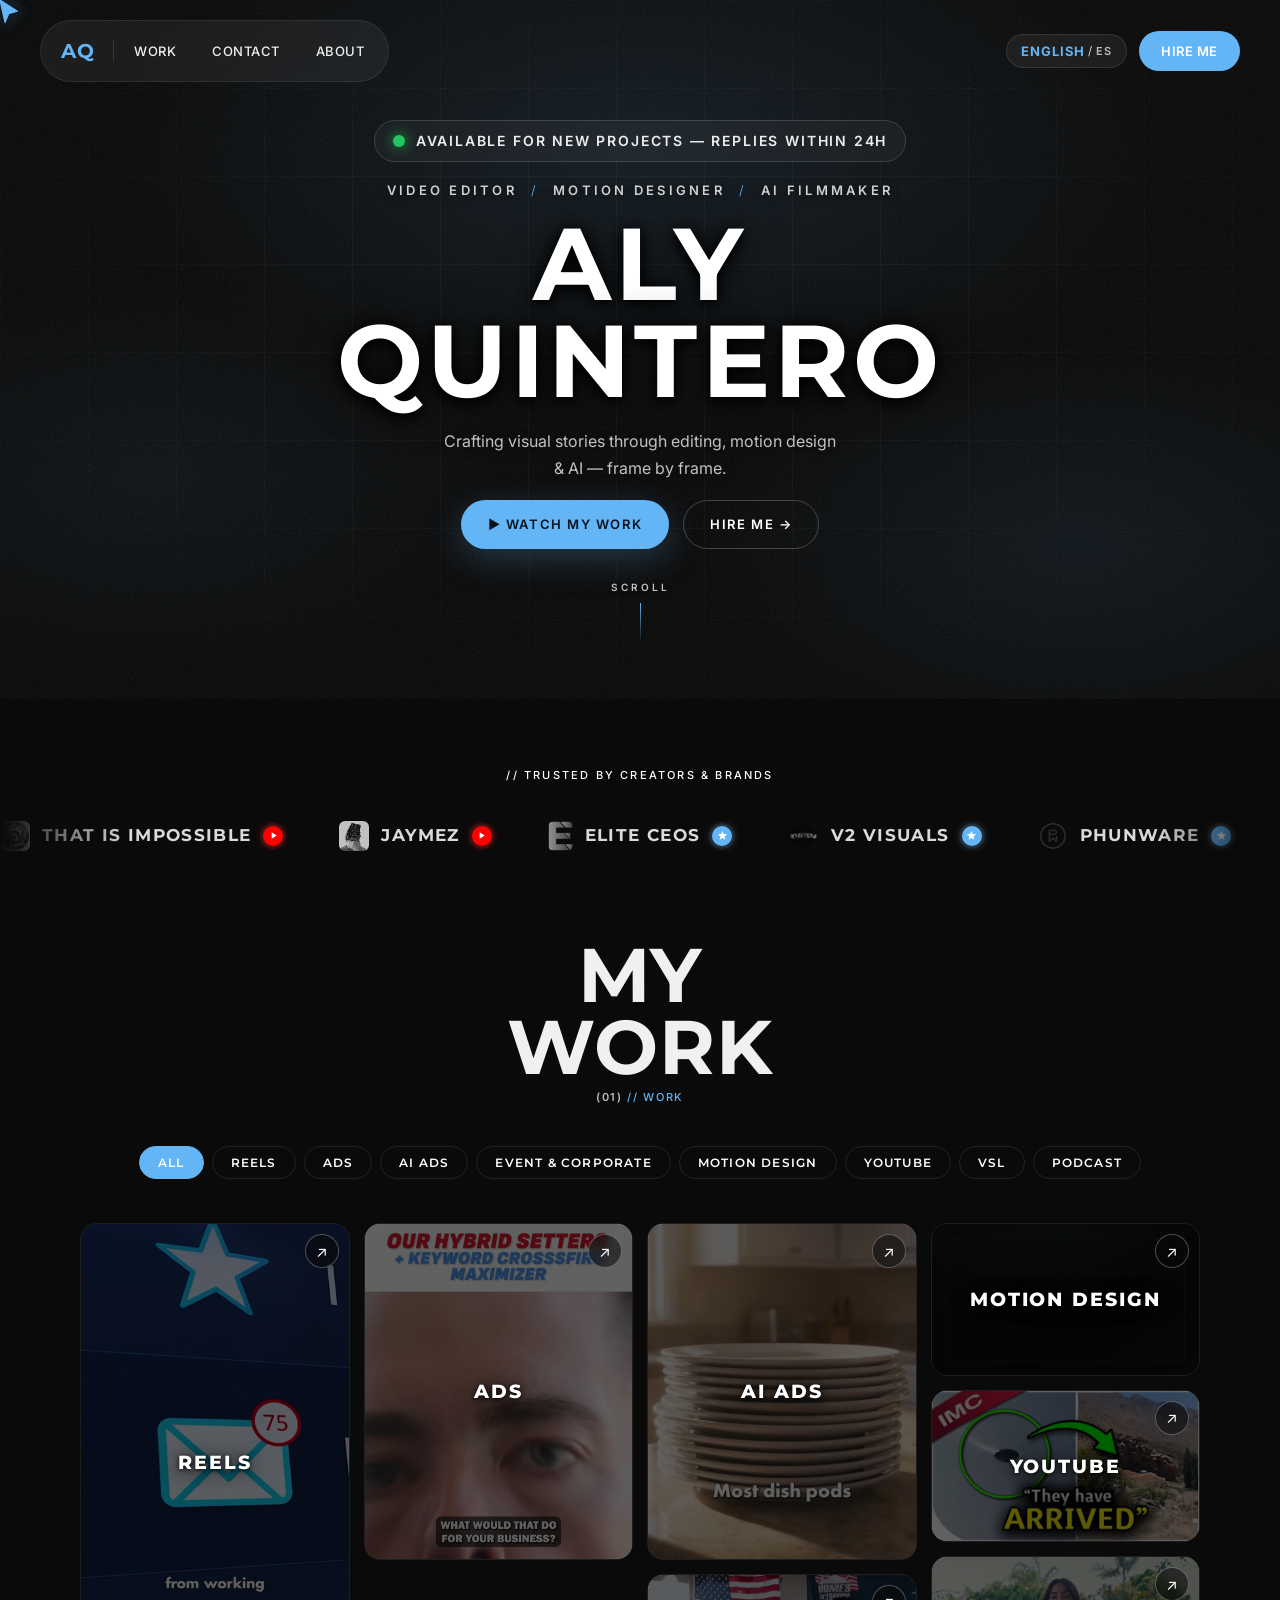
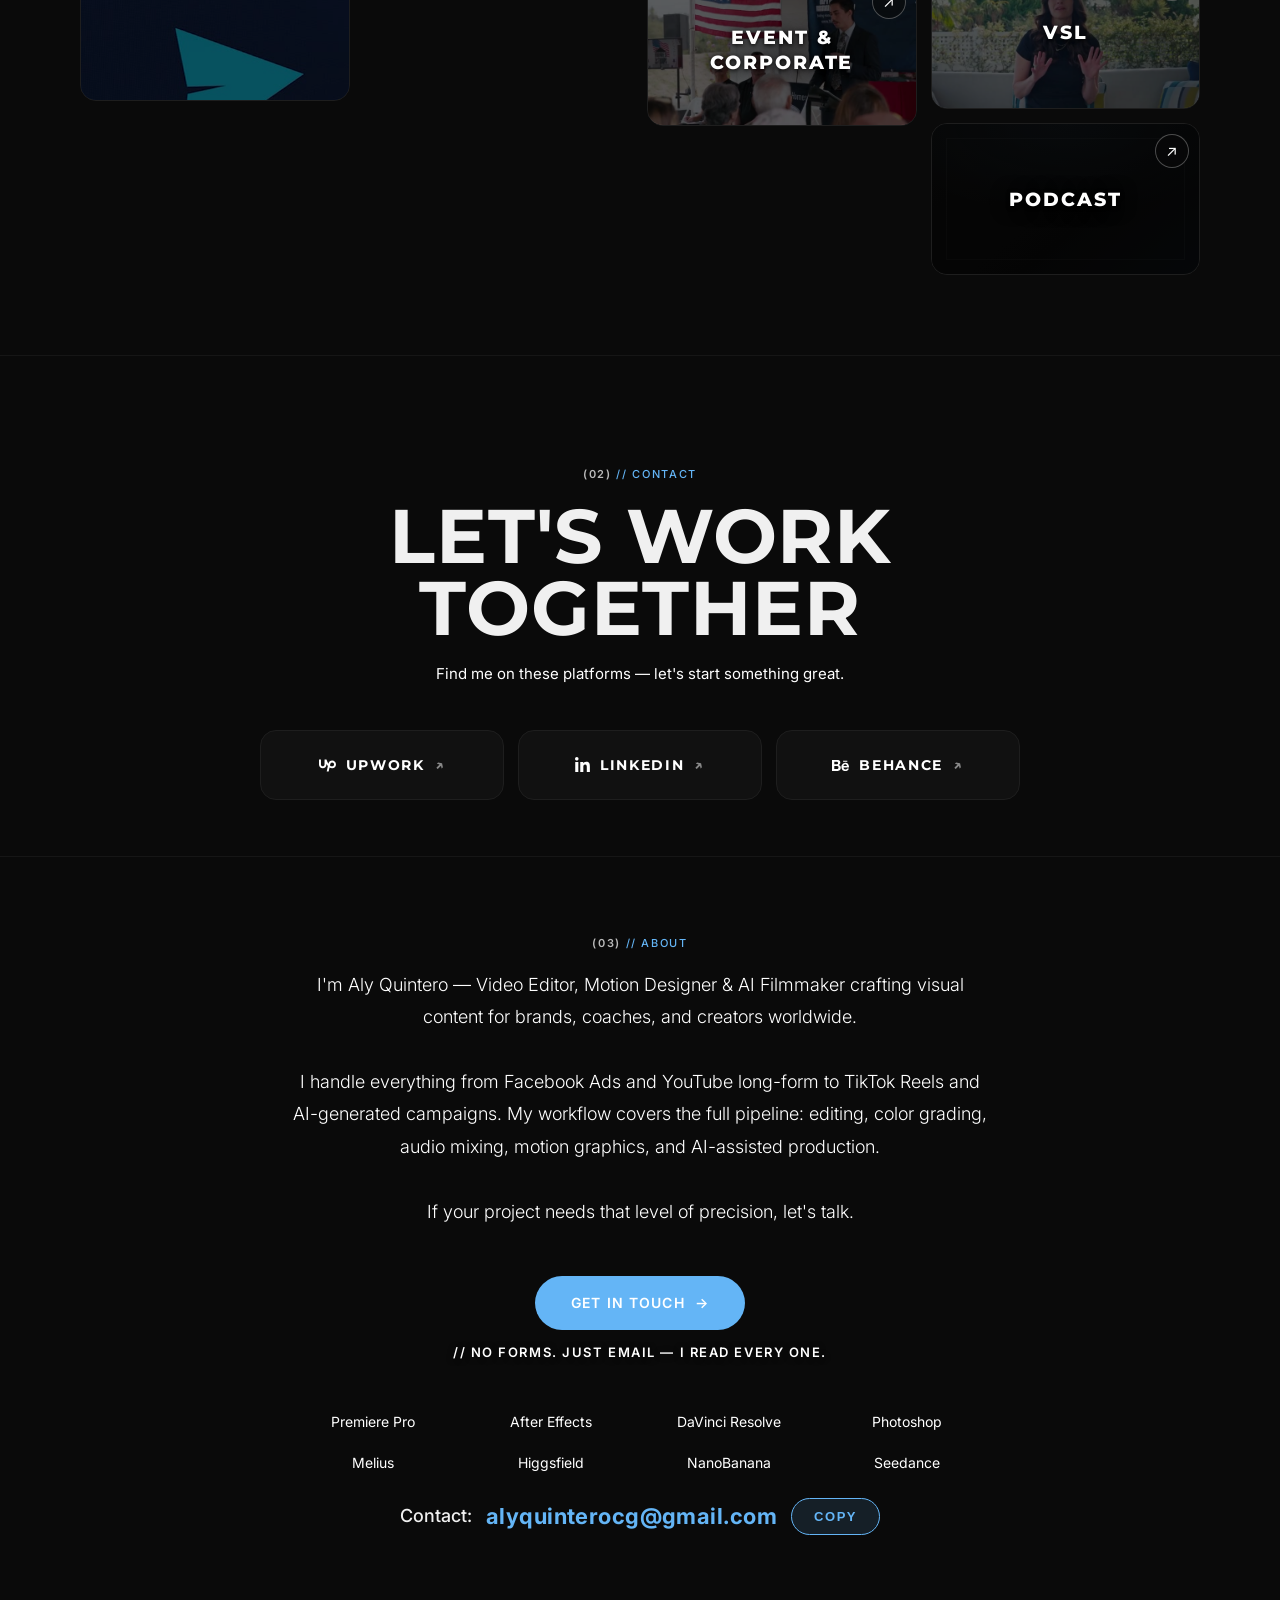
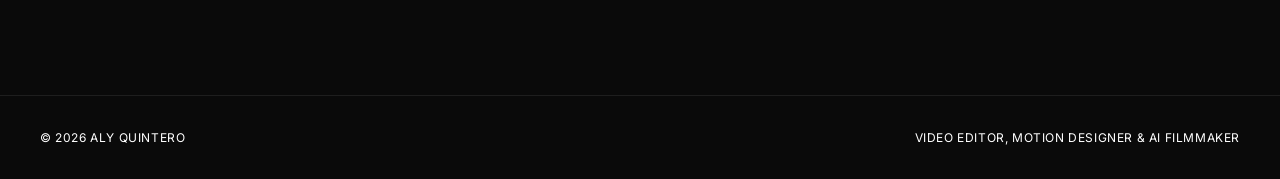
==== index.html @ 61649c07 "Portfolio inicial: sitio completo sin mp4 dormant" ====
<!DOCTYPE html>
<html lang="en">
<head>
  <meta charset="UTF-8">
  <meta name="viewport" content="width=device-width, initial-scale=1.0">
  <title>Aly Quintero — AI Filmmaker, Video Editor & Motion Designer</title>
  <meta name="description" content="Portfolio of Aly Quintero — AI Filmmaker, Video Editor & Motion Designer. Editing, reels, ads, VSLs, motion graphics and AI.">
  <meta name="theme-color" content="#0A0A0A">
  <meta property="og:title" content="Aly Quintero — AI Filmmaker, Video Editor & Motion Designer">
  <meta property="og:description" content="Video editing, reels, ads, VSLs, motion graphics and AI that converts.">
  <meta property="og:type" content="website">
  <meta property="og:locale" content="en_US">
  <meta property="og:locale:alternate" content="es_PE">
  <link rel="canonical" href="https://alyquintero.com/">

  <!-- Favicon (ice-blue AQ monogram) -->
  <link rel="icon" href="data:image/svg+xml,%3Csvg xmlns='http://www.w3.org/2000/svg' viewBox='0 0 64 64'%3E%3Crect width='64' height='64' rx='14' fill='%230A0A0A'/%3E%3Ctext x='32' y='44' font-family='Arial,Helvetica,sans-serif' font-size='32' font-weight='700' fill='%2364B5F6' text-anchor='middle'%3EAQ%3C/text%3E%3C/svg%3E">

  <!-- Structured data -->
  <script type="application/ld+json">
  {
    "@context": "https://schema.org",
    "@type": "Person",
    "name": "Aly Quintero",
    "jobTitle": "AI Filmmaker, Video Editor & Motion Designer",
    "email": "mailto:alyquinterocg@gmail.com",
    "knowsAbout": ["Video Editing", "Motion Design", "AI Filmmaking", "Color Grading", "Ads Production"]
  }
  </script>

  <!-- Fonts: Montserrat (bold display) + Inter (body) -->
  <link rel="preconnect" href="https://fonts.googleapis.com">
  <link rel="preconnect" href="https://fonts.gstatic.com" crossorigin>
  <link href="https://fonts.googleapis.com/css2?family=Montserrat:wght@400;600;700;800;900&family=Inter:wght@300;400;500;600&display=swap" rel="stylesheet">

  <link rel="stylesheet" href="css/style.css">
</head>
<body>

  <!-- Scroll progress -->
  <div class="scroll-progress" id="scrollProgress" aria-hidden="true"></div>

  <!-- Custom cursor -->
  <div class="cursor-arrow" id="cursorArrow" aria-hidden="true">
    <svg width="20" height="20" viewBox="0 0 24 24" fill="none">
      <path d="M5 3l14 9-7 2-3 7z" fill="var(--accent)" stroke="var(--accent)" stroke-width="1" stroke-linejoin="round"/>
    </svg>
  </div>

  <!-- Navigation -->
  <nav class="nav" id="nav">
    <div class="nav-pill">
      <a href="./index.html" class="nav-logo">AQ</a>
      <div class="nav-divider"></div>
      <ul class="nav-links">
        <li><a href="#work" class="nav-link" data-section="work" data-i18n="nav.work">Work</a></li>
        <li><a href="#contact" class="nav-link" data-section="contact" data-i18n="nav.contact">Contact</a></li>
        <li><a href="#about" class="nav-link" data-section="about" data-i18n="nav.about">About</a></li>
      </ul>
    </div>
    <div class="nav-right">
      <!-- Language Toggle -->
      <button class="lang-toggle" id="langToggle" aria-label="Toggle language">
        <span class="lang-label" id="langEN">EN</span>
        <span class="lang-sep">/</span>
        <span class="lang-label" id="langES">ES</span>
      </button>
      <a href="mailto:alyquinterocg@gmail.com" class="nav-cta-pill"><span data-i18n="nav.hire">HIRE ME</span></a>
    </div>
  </nav>

  <!-- Hero (v3: typographic, no background video) -->
  <section class="hero">
    <div class="hero-glow" aria-hidden="true"></div>
    <div class="hero-grid" aria-hidden="true"></div>
    <div class="hero-grain" aria-hidden="true"></div>
    <div class="hero-content">
      <p class="hero-status hero-enter" style="--delay: 0"><span class="status-dot" aria-hidden="true"></span><span data-i18n="hero.status">AVAILABLE FOR NEW PROJECTS — REPLIES WITHIN 24H</span></p>
      <p class="hero-label hero-enter" style="--delay: 1">
        <span data-i18n="hero.role1">VIDEO EDITOR</span>
        <span class="hero-label-sep">/</span>
        <span data-i18n="hero.role2">MOTION DESIGNER</span>
        <span class="hero-label-sep">/</span>
        <span data-i18n="hero.role3">AI FILMMAKER</span>
      </p>
      <h1 class="hero-name hero-enter" style="--delay: 2">
        <span class="hero-line">ALY</span>
        <span class="hero-line">QUINTERO</span>
      </h1>
      <p class="hero-tagline hero-enter" style="--delay: 3" data-i18n="hero.tagline">Crafting visual stories through editing, motion design<br>&amp; AI — frame by frame.</p>
      <div class="hero-actions hero-enter" style="--delay: 4">
        <a href="#work" class="btn btn-primary" data-i18n="hero.showreel">&#9654; WATCH MY WORK</a>
        <a href="mailto:alyquinterocg@gmail.com" class="btn btn-ghost" data-i18n="hero.hire">HIRE ME &rarr;</a>
      </div>
      <div class="hero-scroll hero-enter" style="--delay: 5">
        <span>SCROLL</span>
        <div class="scroll-line"></div>
      </div>
    </div>
  </section>

  <!-- Trusted-by marquee (v3) -->
  <section class="marquee" aria-label="Trusted by">
    <p class="marquee-label">// <span data-i18n="trusted.label">TRUSTED BY CREATORS &amp; BRANDS</span></p>
    <div class="marquee-wrap">
      <div class="marquee-track">
        <div class="marquee-group">
          <span class="marquee-item marquee-item--yt client-item" data-client="thatisimpossible"><img src="img/clients/thatisimpossible.jpg" alt="">THAT IS IMPOSSIBLE<span class="mq-badge mq-badge--yt" role="img" aria-label="YouTube channel"><svg viewBox="0 0 24 24" aria-hidden="true"><path d="M8 5v14l11-7z" fill="#fff"/></svg></span></span>
          <span class="marquee-item marquee-item--yt client-item" data-client="jaymez"><img src="img/clients/jaymez.jpg" alt="">JAYMEZ<span class="mq-badge mq-badge--yt" role="img" aria-label="YouTube channel"><svg viewBox="0 0 24 24" aria-hidden="true"><path d="M8 5v14l11-7z" fill="#fff"/></svg></span></span>
          <span class="marquee-item marquee-item--co client-item" data-client="eliteceos"><img src="img/clients/eliteceos.png" alt="">ELITE CEOs<span class="mq-badge mq-badge--co" role="img" aria-label="Company"><svg viewBox="0 0 24 24" aria-hidden="true"><path d="M12 17.27L18.18 21l-1.64-7.03L22 9.24l-7.19-.61L12 2 9.19 8.63 2 9.24l5.46 4.73L5.82 21z" fill="#fff"/></svg></span></span>
          <span class="marquee-item marquee-item--co client-item" data-client="v2visuals"><img src="img/clients/v2visuals.png" alt="">V2 VISUALS<span class="mq-badge mq-badge--co" role="img" aria-label="Company"><svg viewBox="0 0 24 24" aria-hidden="true"><path d="M12 17.27L18.18 21l-1.64-7.03L22 9.24l-7.19-.61L12 2 9.19 8.63 2 9.24l5.46 4.73L5.82 21z" fill="#fff"/></svg></span></span>
          <span class="marquee-item marquee-item--co client-item" data-client="phunware"><img src="img/clients/phunware.png" alt="">PHUNWARE<span class="mq-badge mq-badge--co" role="img" aria-label="Company"><svg viewBox="0 0 24 24" aria-hidden="true"><path d="M12 17.27L18.18 21l-1.64-7.03L22 9.24l-7.19-.61L12 2 9.19 8.63 2 9.24l5.46 4.73L5.82 21z" fill="#fff"/></svg></span></span>
          <span class="marquee-item marquee-item--co client-item" data-client="adrop"><img src="img/clients/adrop.png" alt="">ADDROP<span class="mq-badge mq-badge--co" role="img" aria-label="Company"><svg viewBox="0 0 24 24" aria-hidden="true"><path d="M12 17.27L18.18 21l-1.64-7.03L22 9.24l-7.19-.61L12 2 9.19 8.63 2 9.24l5.46 4.73L5.82 21z" fill="#fff"/></svg></span></span>
        </div>
        <div class="marquee-group" aria-hidden="true">
          <span class="marquee-item marquee-item--yt client-item" data-client="thatisimpossible"><img src="img/clients/thatisimpossible.jpg" alt="">THAT IS IMPOSSIBLE<span class="mq-badge mq-badge--yt"><svg viewBox="0 0 24 24"><path d="M8 5v14l11-7z" fill="#fff"/></svg></span></span>
          <span class="marquee-item marquee-item--yt client-item" data-client="jaymez"><img src="img/clients/jaymez.jpg" alt="">JAYMEZ<span class="mq-badge mq-badge--yt"><svg viewBox="0 0 24 24"><path d="M8 5v14l11-7z" fill="#fff"/></svg></span></span>
          <span class="marquee-item marquee-item--co client-item" data-client="eliteceos"><img src="img/clients/eliteceos.png" alt="">ELITE CEOs<span class="mq-badge mq-badge--co"><svg viewBox="0 0 24 24"><path d="M12 17.27L18.18 21l-1.64-7.03L22 9.24l-7.19-.61L12 2 9.19 8.63 2 9.24l5.46 4.73L5.82 21z" fill="#fff"/></svg></span></span>
          <span class="marquee-item marquee-item--co client-item" data-client="v2visuals"><img src="img/clients/v2visuals.png" alt="">V2 VISUALS<span class="mq-badge mq-badge--co"><svg viewBox="0 0 24 24"><path d="M12 17.27L18.18 21l-1.64-7.03L22 9.24l-7.19-.61L12 2 9.19 8.63 2 9.24l5.46 4.73L5.82 21z" fill="#fff"/></svg></span></span>
          <span class="marquee-item marquee-item--co client-item" data-client="phunware"><img src="img/clients/phunware.png" alt="">PHUNWARE<span class="mq-badge mq-badge--co"><svg viewBox="0 0 24 24"><path d="M12 17.27L18.18 21l-1.64-7.03L22 9.24l-7.19-.61L12 2 9.19 8.63 2 9.24l5.46 4.73L5.82 21z" fill="#fff"/></svg></span></span>
          <span class="marquee-item marquee-item--co client-item" data-client="adrop"><img src="img/clients/adrop.png" alt="">ADDROP<span class="mq-badge mq-badge--co"><svg viewBox="0 0 24 24"><path d="M12 17.27L18.18 21l-1.64-7.03L22 9.24l-7.19-.61L12 2 9.19 8.63 2 9.24l5.46 4.73L5.82 21z" fill="#fff"/></svg></span></span>
        </div>
      </div>
    </div>
  </section>

  <!-- Work -->
  <section class="work" id="work">
    <div class="work-header fade-up">
      <h2 class="section-title" data-i18n="work.title">MY<br>WORK</h2>
      <span class="section-label"><span class="section-num">(01)</span> // <span data-i18n="work.label">WORK</span></span>

      <!-- Filter bar — clickable categories -->
      <div class="filter-bar" id="filterBar">
        <button class="filter-btn active" data-filter="all" data-i18n="filter.all">ALL</button>
        <button class="filter-btn" data-filter="reels" data-i18n="filter.reels">REELS</button>
        <button class="filter-btn" data-filter="ads" data-i18n="filter.ads">ADS</button>
        <button class="filter-btn" data-filter="ai" data-i18n="filter.ai">AI ADS</button>
        <button class="filter-btn" data-filter="eventcorp" data-i18n="filter.eventcorp">EVENT &amp; CORPORATE</button>
        <button class="filter-btn" data-filter="motion" data-i18n="filter.motion">MOTION DESIGN</button>
        <button class="filter-btn" data-filter="youtube" data-i18n="filter.youtube">YOUTUBE</button>
        <button class="filter-btn" data-filter="vsl" data-i18n="filter.vsl">VSL</button>
        <button class="filter-btn" data-filter="podcast" data-i18n="filter.podcast">PODCAST</button>
      </div>
    </div>

    <div class="work-grid" id="workGrid">
      <!-- REELS -->
      <a href="reels.html" class="work-card fade-up" data-category="reels">
        <div class="card-media ar-9x16">
          <img src="video/cover-reels.jpg" alt="" loading="lazy">
          <span class="card-label" data-i18n="cat.reels">REELS</span>
          <span class="card-enter" aria-hidden="true">&#8599;</span>
        </div>
      </a>

      <!-- ADS -->
      <a href="ads.html" class="work-card fade-up" data-category="ads">
        <div class="card-media ar-4x5">
          <img src="video/cover-ads.jpg" alt="" loading="lazy">
          <span class="card-label" data-i18n="cat.ads">ADS</span>
          <span class="card-enter" aria-hidden="true">&#8599;</span>
        </div>
      </a>

      <!-- AI ADS -->
      <a href="ai.html" class="work-card fade-up" data-category="ai">
        <div class="card-media ar-4x5">
          <img src="video/cover-ai.jpg" alt="" loading="lazy">
          <span class="card-label" data-i18n="cat.ai">AI ADS</span>
          <span class="card-enter" aria-hidden="true">&#8599;</span>
        </div>
      </a>

      <!-- EVENT & CORPORATE -->
      <a href="eventcorp.html" class="work-card fade-up" data-category="eventcorp">
        <div class="card-media ar-16x9">
          <img src="video/cover-eventcorp.jpg" alt="" loading="lazy">
          <span class="card-label" data-i18n="cat.eventcorp">EVENT &amp; CORPORATE</span>
          <span class="card-enter" aria-hidden="true">&#8599;</span>
        </div>
      </a>

      <!-- MOTION DESIGN -->
      <a href="motion.html" class="work-card fade-up" data-category="motion">
        <div class="card-media card-media--empty">
          <span class="card-label" data-i18n="cat.motion">MOTION DESIGN</span>
          <span class="card-enter" aria-hidden="true">&#8599;</span>
        </div>
      </a>

      <!-- YOUTUBE -->
      <a href="youtube.html" class="work-card fade-up" data-category="youtube">
        <div class="card-media">
          <img src="video/cover-youtube.jpg" alt="" loading="lazy">
          <span class="card-label">YOUTUBE</span>
          <span class="card-enter" aria-hidden="true">&#8599;</span>
        </div>
      </a>

      <!-- VSL -->
      <a href="vsl.html" class="work-card fade-up" data-category="vsl">
        <div class="card-media ar-16x9">
          <img src="video/cover-vsl.jpg" alt="" loading="lazy">
          <span class="card-label">VSL</span>
          <span class="card-enter" aria-hidden="true">&#8599;</span>
        </div>
      </a>

      <!-- PODCAST / EXPLAINER -->
      <a href="podcast.html" class="work-card fade-up" data-category="podcast">
        <div class="card-media card-media--empty">
          <span class="card-label" data-i18n="cat.podcast">PODCAST</span>
          <span class="card-enter" aria-hidden="true">&#8599;</span>
        </div>
      </a>
    </div>

    <!-- Featured panel: 5 highlighted videos per category (v3) -->
    <div class="filter-panel" id="filterPanel" hidden></div>
  </section>

  <!-- Contact -->
  <section class="contact" id="contact">
    <div class="contact-inner fade-up">
      <span class="section-label"><span class="section-num">(02)</span> // <span data-i18n="contact.label">CONTACT</span></span>
      <h2 class="section-title" data-i18n="contact.title">LET'S WORK TOGETHER</h2>
      <p class="contact-sub" data-i18n="contact.sub">Find me on these platforms — let's start something great.</p>
      <div class="contact-links">
        <a class="contact-card contact-card--upwork" href="https://www.upwork.com/freelancers/~01123a19771ae1f132?mp_source=share" target="_blank" rel="noopener noreferrer">
          <svg class="contact-icon" viewBox="0 0 24 24" aria-hidden="true"><path d="M18.561 13.158c-1.102 0-2.135-.467-3.074-1.227l.228-1.076.008-.042c.207-1.143.849-3.06 2.839-3.06 1.492 0 2.703 1.212 2.703 2.703-.001 1.489-1.212 2.702-2.704 2.702zm0-8.14c-2.539 0-4.51 1.649-5.31 4.366-1.22-1.834-2.148-4.036-2.687-5.892H7.828v7.112c-.002 1.406-1.141 2.546-2.547 2.548-1.405-.002-2.543-1.143-2.545-2.548V3.492H0v7.112c0 2.914 2.37 5.303 5.281 5.303 2.913 0 5.283-2.389 5.283-5.303v-1.19c.529 1.107 1.182 2.229 1.974 3.221l-1.673 7.873h2.797l1.213-5.71c1.063.679 2.285 1.109 3.686 1.109 3 0 5.439-2.452 5.439-5.45 0-3-2.439-5.439-5.439-5.439z"/></svg>
          <span class="contact-card-name">UPWORK</span>
          <span class="contact-card-arrow">&#8599;</span>
        </a>
        <a class="contact-card contact-card--linkedin" href="https://www.linkedin.com/in/alyquintero/" target="_blank" rel="noopener noreferrer">
          <svg class="contact-icon" viewBox="0 0 448 512" aria-hidden="true"><path d="M100.28 448H7.4V148.9h92.88zM53.79 108.1C24.09 108.1 0 83.5 0 53.8a53.79 53.79 0 0 1 107.58 0c0 29.7-24.1 54.3-53.79 54.3zM447.9 448h-92.68V302.4c0-34.7-.7-79.2-48.29-79.2-48.29 0-55.69 37.7-55.69 76.7V448h-92.78V148.9h89.08v40.8h1.3c12.4-23.5 42.69-48.3 87.88-48.3 94 0 111.28 61.9 111.28 142.3V448z"/></svg>
          <span class="contact-card-name">LINKEDIN</span>
          <span class="contact-card-arrow">&#8599;</span>
        </a>
        <a class="contact-card contact-card--behance" href="https://www.behance.net/gallery/222380657/Portfolio-Video-Editor" target="_blank" rel="noopener noreferrer">
          <svg class="contact-icon" viewBox="0 0 24 24" aria-hidden="true"><path d="M16.969 16.927a2.561 2.561 0 0 0 1.901.677 2.501 2.501 0 0 0 1.531-.475c.362-.235.636-.584.779-.99h2.585a5.091 5.091 0 0 1-1.9 2.896 5.292 5.292 0 0 1-3.091.88 5.839 5.839 0 0 1-2.284-.433 4.871 4.871 0 0 1-1.723-1.211 5.657 5.657 0 0 1-1.08-1.874 7.057 7.057 0 0 1-.383-2.393c-.005-.8.129-1.595.396-2.349a5.313 5.313 0 0 1 5.088-3.604 4.87 4.87 0 0 1 2.376.563c.661.362 1.231.87 1.668 1.485a6.2 6.2 0 0 1 .943 2.133c.194.821.263 1.666.205 2.508h-7.699c-.063.79.184 1.574.688 2.187ZM6.947 4.084a8.065 8.065 0 0 1 1.928.198 4.29 4.29 0 0 1 1.49.638c.418.303.748.711.958 1.182.241.579.357 1.203.341 1.83a3.506 3.506 0 0 1-.506 1.961 3.726 3.726 0 0 1-1.503 1.287 3.588 3.588 0 0 1 2.027 1.437c.464.747.697 1.615.67 2.494a4.593 4.593 0 0 1-.423 2.032 3.945 3.945 0 0 1-1.163 1.413 5.114 5.114 0 0 1-1.683.807 7.135 7.135 0 0 1-1.928.259H0V4.084h6.947Zm-.235 12.9c.308.004.616-.029.916-.099a2.18 2.18 0 0 0 .766-.332c.228-.158.411-.371.534-.619.142-.317.208-.663.191-1.009a2.08 2.08 0 0 0-.642-1.715 2.618 2.618 0 0 0-1.696-.505h-3.54v4.279h3.471Zm13.635-5.967a2.13 2.13 0 0 0-1.654-.619 2.336 2.336 0 0 0-1.163.259 2.474 2.474 0 0 0-.738.62 2.359 2.359 0 0 0-.396.792c-.074.239-.12.485-.137.734h4.769a3.239 3.239 0 0 0-.679-1.785l-.002-.001Zm-13.813-.648a2.254 2.254 0 0 0 1.423-.433c.399-.355.607-.88.56-1.413a1.916 1.916 0 0 0-.178-.891 1.298 1.298 0 0 0-.495-.533 1.851 1.851 0 0 0-.711-.274 3.966 3.966 0 0 0-.835-.073H3.241v3.631h3.293v-.014ZM21.62 5.122h-5.976v1.527h5.976V5.122Z"/></svg>
          <span class="contact-card-name">BEHANCE</span>
          <span class="contact-card-arrow">&#8599;</span>
        </a>
      </div>
    </div>
  </section>

  <!-- About -->
  <section class="about" id="about">
    <div class="about-inner fade-up">
      <span class="section-label"><span class="section-num">(03)</span> // <span data-i18n="about.label">ABOUT</span></span>
      <p class="about-text" data-i18n="about.text">I'm Aly Quintero — Video Editor, Motion Designer &amp; AI Filmmaker crafting visual content for brands, coaches, and creators worldwide.
        <br><br>
        I handle everything from Facebook Ads and YouTube long-form to TikTok Reels and AI-generated campaigns. My workflow covers the full pipeline: editing, color grading, audio mixing, motion graphics, and AI-assisted production.
        <br><br>
        If your project needs that level of precision, let's talk.</p>
      <a href="mailto:alyquinterocg@gmail.com" class="about-cta">
        <span data-i18n="about.cta">GET IN TOUCH</span>
        <span class="cta-arrow">&rarr;</span>
      </a>
      <p class="cta-note">// <span data-i18n="about.ctaNote">NO FORMS. JUST EMAIL — I READ EVERY ONE.</span></p>

      <p class="about-tools">
        <span class="tool">Premiere Pro<span class="tool-logo" aria-hidden="true"><span class="tool-mark">Pr</span><span class="tool-text"><span class="tool-name">Premiere Pro</span><span class="tool-desc" data-i18n="tool.pr">Where I cut every project, start to finish</span></span></span></span>
        <span class="sep">/</span>
        <span class="tool">After Effects<span class="tool-logo" aria-hidden="true"><span class="tool-mark">Ae</span><span class="tool-text"><span class="tool-name">After Effects</span><span class="tool-desc" data-i18n="tool.ae">Where motion graphics come to life</span></span></span></span>
        <span class="sep">/</span>
        <span class="tool">DaVinci Resolve<span class="tool-logo" aria-hidden="true"><span class="tool-mark tool-mark--svg"><svg viewBox="0 0 24 24" role="img"><title>DaVinci Resolve</title><path d="M17.621 0 5.977.004c-1.37 0-2.756.345-3.762 1.11a4.925 4.925 0 0 0-1.61 2.003C.233 3.93 0 5.02 0 5.951l.012 12.2c.002 1.604.479 3.057 1.461 4.112.984 1.056 2.462 1.683 4.331 1.691L16.856 24c1.26.005 3.095-.036 4.303-.714 1.075-.605 2.025-1.556 2.497-2.984.278-.84.345-2.084.344-3.147l-.021-11.13c-.002-.888-.15-2.023-.547-2.934-.425-.976-1.181-1.815-2.322-2.425C20.353.26 19.123 0 17.622 0zm0 .93c1.378 0 2.538.295 3.04.565.977.523 1.544 1.166 1.889 1.96.315.721.47 1.793.473 2.572l.018 11.13c.002 1.013-.097 2.257-.298 2.86-.396 1.202-1.146 1.946-2.063 2.462-.814.457-2.612.593-3.82.588l-11.05-.044c-1.657-.007-2.832-.534-3.626-1.386-.792-.851-1.212-2.06-1.212-3.485L.999 5.95c0-.829.196-1.827.474-2.437.345-.757.75-1.207 1.365-1.674C3.585 1.27 4.868.97 6.08.97zm-5.66 3.423c-1.976.089-3.204 1.658-3.214 3.29.019 1.443 1.635 3.481 2.884 4.53.12.099.154.109.33.18.062.025.198-.047.327-.135.36-.245.993-.947 1.648-1.738a7.67 7.67 0 0 0 1.031-1.683c.409-.89.261-1.599.235-1.888a3.983 3.983 0 0 0-.99-1.692 3.36 3.36 0 0 0-2.251-.864zm4.172 7.922a10.185 10.185 0 0 0-3.244.61c-.15.058-.26.1-.374.17-.057.036-.11.135-.105.292.017.433.29 1.278.624 2.27.384 1.135 1.066 2.27 1.844 2.74a3.23 3.23 0 0 0 2.53.342c.832-.243 1.595-.868 1.962-1.546.986-1.818.19-3.548-1.121-4.417-.447-.296-1.133-.445-1.89-.46-.074 0-.15-.002-.226-.001zm-8.432.038a6.201 6.201 0 0 0-.752.047c-.596.078-.932.273-1.29.51a3.177 3.177 0 0 0-1.365 1.979c-.075.552-.086 1.053.033 1.507.433 1.389 1.326 2.222 2.847 2.452.636.028 1.37-.063 1.99-.45 1.269-.782 2.08-3.17 2.412-4.742.053-.176.035-.357-.013-.42-.005-.067-.044-.113-.19-.183-.398-.192-1.32-.417-2.375-.6a7.68 7.68 0 0 0-1.297-.1z"/></svg></span><span class="tool-text"><span class="tool-name">DaVinci Resolve</span><span class="tool-desc" data-i18n="tool.davinci">Color grading and the final look of every video</span></span></span></span>
        <span class="sep">/</span>
        <span class="tool">Photoshop<span class="tool-logo" aria-hidden="true"><span class="tool-mark">Ps</span><span class="tool-text"><span class="tool-name">Photoshop</span><span class="tool-desc" data-i18n="tool.ps">Thumbnails, retouching and visual polish</span></span></span></span>
        <span class="sep">/</span>
        <span class="tool">Melius<span class="tool-logo" aria-hidden="true"><span class="tool-mark">M</span><span class="tool-text"><span class="tool-name">Melius</span><span class="tool-desc" data-i18n="tool.melius">AI-assisted production workflows</span></span></span></span>
        <span class="sep">/</span>
        <span class="tool">Higgsfield<span class="tool-logo" aria-hidden="true"><span class="tool-mark">H</span><span class="tool-text"><span class="tool-name">Higgsfield</span><span class="tool-desc" data-i18n="tool.higgsfield">Cinematic AI camera moves</span></span></span></span>
        <span class="sep">/</span>
        <span class="tool">NanoBanana<span class="tool-logo" aria-hidden="true"><span class="tool-mark">NB</span><span class="tool-text"><span class="tool-name">NanoBanana</span><span class="tool-desc" data-i18n="tool.nano">AI image generation and editing</span></span></span></span>
        <span class="sep">/</span>
        <span class="tool">Seedance<span class="tool-logo" aria-hidden="true"><span class="tool-mark">S</span><span class="tool-text"><span class="tool-name">Seedance</span><span class="tool-desc" data-i18n="tool.seedance">AI video generation for my ad concepts</span></span></span></span>
      </p>
      <p class="about-email">
        <span data-i18n="about.contact">Contact:</span>
        <a href="mailto:alyquinterocg@gmail.com" class="about-email-link">alyquinterocg@gmail.com</a>
        <button type="button" class="copy-email-btn" data-copy-email aria-label="Copy email"><span data-i18n="copy.email">COPY</span></button>
      </p>
    </div>
  </section>

  <!-- Client description modal -->
  <div class="client-modal" id="clientModal" aria-hidden="true">
    <div class="client-modal-backdrop" data-close-modal></div>
    <div class="client-modal-card" role="dialog" aria-modal="true" aria-labelledby="clientModalTitle">
      <button type="button" class="client-modal-close" data-close-modal aria-label="Close">&times;</button>
      <span class="client-modal-label">// <span data-i18n="clients.modalLabel">CLIENT</span></span>
      <h3 class="client-modal-title" id="clientModalTitle"></h3>
      <div class="client-modal-body">
        <img class="client-modal-logo" id="clientModalLogo" alt="" hidden>
        <p class="client-modal-text" id="clientModalText"></p>
      </div>
      <div class="client-modal-links" id="clientModalLinks"></div>
    </div>
  </div>

  <!-- Footer -->
  <footer class="footer">
    <span>&copy; 2026 ALY QUINTERO</span>
    <span>VIDEO EDITOR, MOTION DESIGNER &amp; AI FILMMAKER</span>
  </footer>

  <script src="js/main.js"></script>
</body>
</html>
---- css/style.css ----
/* ============================================
   ALY QUINTERO — PORTFOLIO v2.0
   Clean minimal dark theme with ice-blue accent
   Inspired by creatoroly.com & helisulbaran.com
   ============================================ */

/* --- Reset & Variables --- */
*,
*::before,
*::after {
  margin: 0;
  padding: 0;
  box-sizing: border-box;
}

:root {
  --bg: #0A0A0A;
  --bg-card: #111111;
  --bg-card-hover: #1a1a1a;
  --text: #f0f0f0;
  --text-dim: #ffffff;
  --text-muted: #ffffff;
  --accent: #64B5F6;
  --accent-glow: rgba(100, 181, 246, 0.25);
  --border: #1e1e1e;
  --radius: 16px;
  --radius-pill: 50px;
  --font-display: 'Montserrat', sans-serif;
  --font-body: 'Inter', -apple-system, BlinkMacSystemFont, sans-serif;
  --ease: cubic-bezier(0.16, 1, 0.3, 1);
  --transition: 0.4s cubic-bezier(0.16, 1, 0.3, 1);
}

html {
  scroll-behavior: smooth;
  -webkit-font-smoothing: antialiased;
  -moz-osx-font-smoothing: grayscale;
}

body {
  font-family: var(--font-body);
  background: var(--bg);
  color: var(--text);
  overflow-x: hidden;
  cursor: none;
  line-height: 1.6;
}

a {
  color: inherit;
  text-decoration: none;
  cursor: none;
}

button {
  cursor: none;
}

::selection {
  background: var(--accent);
  color: #fff;
}

/* --- Accessibility: keyboard focus --- */
:focus-visible {
  outline: 2px solid var(--accent);
  outline-offset: 3px;
  border-radius: 4px;
}

/* --- Scroll Progress --- */
.scroll-progress {
  position: fixed;
  top: 0;
  left: 0;
  height: 2px;
  width: 0%;
  background: linear-gradient(90deg, var(--accent), rgba(100, 181, 246, 0.6));
  z-index: 1001;
  transition: width 0.1s linear;
  pointer-events: none;
}

/* --- Custom Cursor (arrow like creatoroly) --- */
.cursor-arrow {
  position: fixed;
  top: 0;
  left: 0;
  pointer-events: none;
  z-index: 10001;
  transform: translate3d(-100px, -100px, 0);
  will-change: transform;
}

.cursor-arrow svg {
  display: block;
  width: 30px;
  height: 30px;
  /* Tip of the arrow path is at (5,3) of the 24×24 viewBox = (6.25px, 3.75px)
     at 30px — shift the svg so the TIP sits exactly on the pointer. */
  transform: translate(-6.25px, -3.75px);
  transform-origin: 6.25px 3.75px; /* pulse scales around the tip */
  transition: width 0.25s var(--ease), height 0.25s var(--ease);
  filter:
    drop-shadow(0 0 1.5px rgba(0, 0, 0, 0.95))
    drop-shadow(0 2px 6px rgba(0, 0, 0, 0.65))
    drop-shadow(0 0 6px rgba(100, 181, 246, 0.35));
}

body.cursor-hover .cursor-arrow svg {
  width: 38px;
  height: 38px;
}

/* Cursor click pulse (animates the svg so the JS-driven position transform is untouched) */
body.cursor-click .cursor-arrow svg {
  animation: cursorPulse 0.3s var(--ease);
}

@keyframes cursorPulse {
  0% { transform: translate(-6.25px, -3.75px) scale(1); }
  50% { transform: translate(-6.25px, -3.75px) scale(0.6); }
  100% { transform: translate(-6.25px, -3.75px) scale(1); }
}

/* Cursor ripple on click */
.cursor-ripple {
  position: fixed;
  width: 10px;
  height: 10px;
  border: 2px solid var(--accent);
  border-radius: 50%;
  pointer-events: none;
  z-index: 10000;
  transform: translate(-50%, -50%);
  animation: rippleExpand 0.6s var(--ease) forwards;
}

@keyframes rippleExpand {
  0% {
    width: 10px;
    height: 10px;
    opacity: 1;
  }
  100% {
    width: 80px;
    height: 80px;
    opacity: 0;
  }
}

/* Language toggle — expandable */
.lang-toggle {
  position: relative;
  display: flex;
  align-items: center;
  gap: 0;
  background: rgba(255, 255, 255, 0.06);
  border: 1px solid rgba(255, 255, 255, 0.1);
  border-radius: var(--radius-pill);
  padding: 8px 14px;
  font-family: var(--font-body);
  font-size: 12px;
  font-weight: 600;
  letter-spacing: 0.08em;
  color: var(--text-dim);
  transition: all 0.35s var(--ease);
  overflow: hidden;
}

.lang-toggle:hover {
  border-color: var(--accent);
  padding: 8px 20px;
}

.lang-toggle .lang-label {
  transition: all 0.3s var(--ease);
  white-space: nowrap;
}

.lang-toggle .lang-active-label {
  font-size: 13px;
  font-weight: 700;
  color: var(--accent);
}

.lang-toggle .lang-inactive-label {
  font-size: 11px;
  color: rgba(255, 255, 255, 0.7);
}

.lang-sep {
  color: var(--text-muted);
  font-weight: 300;
  margin: 0 3px;
  transition: opacity 0.3s var(--ease);
}

.lang-toggle:hover .lang-sep {
  opacity: 0.4;
}

/* Nav active state */
.nav-link {
  position: relative;
}

.nav-link.active {
  color: var(--accent);
}

.nav-link.active::after {
  content: '';
  position: absolute;
  bottom: 2px;
  left: 50%;
  transform: translateX(-50%);
  width: 4px;
  height: 4px;
  background: var(--accent);
  border-radius: 50%;
}

/* --- Navigation --- */
.nav {
  position: fixed;
  top: 0;
  left: 0;
  right: 0;
  z-index: 1000;
  display: flex;
  align-items: center;
  justify-content: space-between;
  padding: 20px 40px;
  transition: background var(--transition), backdrop-filter var(--transition);
}

/* No background banner on scroll — only used for logo color state */

.nav-pill {
  display: flex;
  align-items: center;
  gap: 0;
  background: rgba(255, 255, 255, 0.06);
  border: 1px solid rgba(255, 255, 255, 0.08);
  border-radius: var(--radius-pill);
  padding: 6px 8px 6px 6px;
  backdrop-filter: blur(12px);
  -webkit-backdrop-filter: blur(12px);
}

.nav-logo {
  font-family: var(--font-display);
  font-size: 20px;
  font-weight: 700;
  letter-spacing: 0.05em;
  color: var(--accent);
  padding: 8px 14px;
  border-radius: var(--radius-pill);
  transition: background var(--transition);
}

.nav-logo:hover {
  background: rgba(100, 181, 246, 0.15);
  color: var(--accent);
}

/* Logo: blue at top, matches other nav text when scrolled */
.nav.scrolled .nav-logo {
  color: var(--text);
}

.nav.scrolled .nav-logo:hover {
  color: var(--accent);
}

.nav-divider {
  width: 1px;
  height: 20px;
  background: rgba(255, 255, 255, 0.12);
  margin: 0 4px;
}

.nav-links {
  list-style: none;
  display: flex;
  gap: 4px;
}

.nav-links a {
  font-size: 13px;
  font-weight: 500;
  letter-spacing: 0.04em;
  text-transform: uppercase;
  padding: 8px 16px;
  border-radius: var(--radius-pill);
  transition: background var(--transition), color var(--transition);
}

.nav-links a:hover {
  background: rgba(255, 255, 255, 0.08);
  color: var(--accent);
}

.nav-right {
  display: flex;
  align-items: center;
  gap: 12px;
}

.nav-cta-pill {
  display: inline-flex;
  align-items: center;
  gap: 6px;
  background: var(--accent);
  color: #fff;
  font-size: 13px;
  font-weight: 600;
  letter-spacing: 0.04em;
  text-transform: uppercase;
  padding: 10px 22px;
  border-radius: var(--radius-pill);
  transition: transform var(--transition), box-shadow var(--transition);
}

.nav-cta-pill:hover {
  transform: scale(1.05);
  box-shadow: 0 0 25px var(--accent-glow);
}

/* --- Hero --- */
.hero {
  position: relative;
  width: 100%;
  height: auto;
  min-height: 0;
  padding: 120px 0 56px;
  display: flex;
  align-items: center;
  justify-content: center;
  overflow: hidden;
  background: #0a0a0a;
}

/* v3: cinematic glow instead of background video */
.hero-glow {
  position: absolute;
  inset: 0;
  background:
    radial-gradient(58% 52% at 50% 22%, rgba(100, 181, 246, 0.11), transparent 72%),
    radial-gradient(42% 42% at 84% 78%, rgba(100, 181, 246, 0.08), transparent 70%),
    radial-gradient(40% 40% at 12% 68%, rgba(100, 181, 246, 0.06), transparent 70%);
  z-index: 1;
}

/* v3: faint frame grid (echoes "frame by frame") */
.hero-grid {
  position: absolute;
  inset: 0;
  background-image:
    linear-gradient(rgba(255, 255, 255, 0.035) 1px, transparent 1px),
    linear-gradient(90deg, rgba(255, 255, 255, 0.035) 1px, transparent 1px);
  background-size: 88px 88px;
  -webkit-mask-image: radial-gradient(ellipse 70% 65% at 50% 45%, #000 30%, transparent 100%);
  mask-image: radial-gradient(ellipse 70% 65% at 50% 45%, #000 30%, transparent 100%);
  z-index: 2;
}

.hero-grain {
  position: absolute;
  inset: 0;
  opacity: 0.06;
  background: url("data:image/svg+xml,%3Csvg viewBox='0 0 512 512' xmlns='http://www.w3.org/2000/svg'%3E%3Cfilter id='g'%3E%3CfeTurbulence type='fractalNoise' baseFrequency='0.65' numOctaves='3' stitchTiles='stitch'/%3E%3C/filter%3E%3Crect width='100%25' height='100%25' filter='url(%23g)'/%3E%3C/svg%3E");
  z-index: 3;
}

.hero-content {
  position: relative;
  z-index: 10;
  text-align: center;
  padding: 0 20px;
}

.hero-label {
  font-size: 13px;
  font-weight: 600;
  letter-spacing: 0.25em;
  text-transform: uppercase;
  color: rgba(255, 255, 255, 0.8);
  margin-bottom: 32px;
  display: flex;
  align-items: center;
  justify-content: center;
  gap: 14px;
  flex-wrap: wrap;
  text-shadow: 0 2px 8px rgba(0, 0, 0, 0.7);
  margin-bottom: 14px;
}

.hero-label-sep {
  color: var(--accent);
  font-weight: 300;
}

.hero-name {
  font-family: var(--font-display);
  font-weight: 700;
  line-height: 0.95;
  margin-bottom: 18px;
}

.hero-line {
  display: block;
  font-size: clamp(46px, 8vw, 104px);
  letter-spacing: 0.04em;
  color: #ffffff;
  text-shadow:
    0 0 20px rgba(0, 0, 0, 0.8),
    0 0 40px rgba(0, 0, 0, 0.6),
    0 4px 12px rgba(0, 0, 0, 0.9);
}

.hero-tagline {
  font-size: 16px;
  font-weight: 400;
  color: rgba(255, 255, 255, 0.75);
  max-width: 520px;
  margin: 0 auto 18px;
  line-height: 1.7;
  text-shadow: 0 2px 10px rgba(0, 0, 0, 0.7);
}

.hero-status {
  display: inline-flex;
  align-items: center;
  justify-content: center;
  gap: 11px;
  font-size: 14px;
  font-weight: 600;
  letter-spacing: 0.13em;
  text-transform: uppercase;
  color: rgba(255, 255, 255, 0.92);
  background: rgba(255, 255, 255, 0.04);
  border: 1px solid rgba(255, 255, 255, 0.14);
  border-radius: 999px;
  padding: 9px 18px;
  margin-bottom: 18px;
  backdrop-filter: blur(6px);
  -webkit-backdrop-filter: blur(6px);
}

/* Online status dot */
.status-dot {
  width: 12px;
  height: 12px;
  border-radius: 50%;
  background: #22C55E;
  box-shadow: 0 0 14px rgba(34, 197, 94, 0.9);
  flex-shrink: 0;
  animation: statusPulse 2s ease-in-out infinite;
}

@keyframes statusPulse {
  0%, 100% { opacity: 1; transform: scale(1); }
  50% { opacity: 0.5; transform: scale(0.8); }
}

.hero-scroll {
  display: flex;
  flex-direction: column;
  align-items: center;
  gap: 8px;
  animation: float 3s ease-in-out infinite;
}

.hero-scroll span {
  font-size: 10px;
  font-weight: 600;
  letter-spacing: 0.3em;
  text-transform: uppercase;
  color: rgba(255, 255, 255, 0.75);
  text-shadow: 0 1px 4px rgba(0, 0, 0, 0.6);
}

.scroll-line {
  width: 1px;
  height: 40px;
  background: linear-gradient(to bottom, var(--accent), transparent);
}

@keyframes float {
  0%, 100% { transform: translateY(0); }
  50% { transform: translateY(8px); }
}

/* --- Hero CTAs (v3) --- */
.hero-actions {
  display: flex;
  align-items: center;
  justify-content: center;
  gap: 14px;
  flex-wrap: wrap;
  margin-bottom: 30px;
}

.btn {
  display: inline-flex;
  align-items: center;
  justify-content: center;
  gap: 8px;
  font-size: 13px;
  font-weight: 600;
  letter-spacing: 0.12em;
  text-transform: uppercase;
  text-decoration: none;
  padding: 13px 26px;
  border-radius: 999px;
  border: 1px solid transparent;
  transition: transform 0.3s var(--ease), box-shadow 0.3s var(--ease),
    background 0.3s var(--ease), border-color 0.3s var(--ease), color 0.3s var(--ease);
}

.btn-primary {
  background: var(--accent);
  color: #06121c;
  box-shadow: 0 10px 34px rgba(100, 181, 246, 0.25);
}

.btn-primary:hover {
  transform: translateY(-3px);
  box-shadow: 0 16px 44px rgba(100, 181, 246, 0.42);
}

.btn-ghost {
  border-color: rgba(255, 255, 255, 0.22);
  color: #ffffff;
}

.btn-ghost:hover {
  transform: translateY(-3px);
  border-color: var(--accent);
  color: var(--accent);
}

/* --- Trusted-by marquee (v3) --- */
.marquee {
  padding: 68px 0 12px;
  overflow: hidden;
}

.marquee-label {
  text-align: center;
  font-size: 11px;
  font-weight: 500;
  letter-spacing: 0.2em;
  text-transform: uppercase;
  color: var(--text-muted);
  margin-bottom: 36px;
}

.marquee-wrap {
  position: relative;
  overflow: hidden;
  -webkit-mask-image: linear-gradient(90deg, transparent, #000 10%, #000 90%, transparent);
  mask-image: linear-gradient(90deg, transparent, #000 10%, #000 90%, transparent);
}

.marquee-track {
  display: flex;
  width: max-content;
  animation: marqueeScroll 38s linear infinite;
}

.marquee-wrap:hover .marquee-track {
  animation-play-state: paused;
}

.marquee-group {
  display: flex;
  align-items: center;
  gap: 56px;
  padding-right: 56px;
}

.marquee-item {
  display: inline-flex;
  align-items: center;
  gap: 12px;
  font-family: var(--font-display);
  font-size: 17px;
  font-weight: 700;
  letter-spacing: 0.08em;
  text-transform: uppercase;
  color: rgba(255, 255, 255, 0.85);
  white-space: nowrap;
}

.marquee-item img {
  height: 30px;
  width: auto;
  max-width: 110px;
  object-fit: contain;
  border-radius: 6px;
  filter: grayscale(1) brightness(1.3);
  opacity: 0.75;
}

/* --- Identity badges: red = YouTube creator, blue = company --- */
.mq-badge {
  display: inline-flex;
  align-items: center;
  justify-content: center;
  width: 20px;
  height: 20px;
  border-radius: 50%;
  flex-shrink: 0;
}

.mq-badge svg {
  width: 11px;
  height: 11px;
  display: block;
}

.mq-badge--yt {
  background: #ff0000;
  box-shadow: 0 0 10px rgba(255, 0, 0, 0.55), 0 0 0 3px rgba(255, 255, 255, 0.06);
}

.mq-badge--co {
  background: var(--accent);
  box-shadow: 0 0 10px rgba(100, 181, 246, 0.5), 0 0 0 3px rgba(255, 255, 255, 0.06);
}

@keyframes marqueeScroll {
  to { transform: translateX(-50%); }
}

/* --- Hero Entrance Animation --- */
.hero-enter {
  opacity: 0;
  transform: translateY(24px);
  animation: heroFadeIn 0.9s var(--ease) forwards;
  animation-delay: calc(var(--delay) * 0.15s + 0.3s);
}

@keyframes heroFadeIn {
  to {
    opacity: 1;
    transform: translateY(0);
  }
}

/* --- Section Common --- */
.section-title {
  font-family: var(--font-display);
  font-size: clamp(36px, 6vw, 76px);
  font-weight: 700;
  line-height: 0.95;
  letter-spacing: 0.01em;
}

.section-label {
  display: inline-block;
  font-size: 11px;
  font-weight: 500;
  letter-spacing: 0.15em;
  text-transform: uppercase;
  color: var(--accent);
  margin-bottom: 16px;
}

/* v3: editorial section numbering */
.section-num {
  color: rgba(255, 255, 255, 0.72);
  font-weight: 600;
}

.sep {
  color: var(--text-muted);
  margin: 0 4px;
}

/* --- Work Section --- */
.work {
  padding: 76px 40px 80px;
}

.work-header {
  margin-bottom: 44px;
  text-align: center;
}

.work-hint {
  font-size: 12px;
  color: var(--text-muted);
  margin-top: 12px;
  letter-spacing: 0.05em;
}

/* --- Filter Bar --- */
.filter-bar {
  display: flex;
  flex-wrap: wrap;
  gap: 8px;
  margin-top: 24px;
  justify-content: center;
}

.filter-btn {
  font-family: var(--font-display);
  font-size: 12px;
  font-weight: 600;
  letter-spacing: 0.1em;
  text-transform: uppercase;
  padding: 8px 18px;
  border-radius: var(--radius-pill);
  border: 1px solid rgba(255, 255, 255, 0.1);
  background: transparent;
  color: var(--text-dim);
  transition: all var(--transition);
}

.filter-btn:hover {
  border-color: rgba(100, 181, 246, 0.4);
  color: var(--text);
}

.filter-btn.active {
  background: var(--accent);
  border-color: var(--accent);
  color: #fff;
}

/* --- Section switcher (category pages) --- */
.section-switcher {
  display: flex;
  flex-direction: column;
  align-items: center;
  gap: 14px;
  padding: 44px 40px 30px;
  text-align: center;
}

.switch-label {
  font-size: 11px;
  font-weight: 500;
  letter-spacing: 0.15em;
  text-transform: uppercase;
  color: var(--text-muted);
}

.switch-pills {
  display: flex;
  flex-wrap: wrap;
  justify-content: center;
  gap: 8px;
}

.switch-pill {
  font-family: var(--font-display);
  font-size: 12px;
  font-weight: 600;
  letter-spacing: 0.1em;
  text-transform: uppercase;
  padding: 8px 18px;
  border-radius: var(--radius-pill);
  border: 1px solid rgba(255, 255, 255, 0.1);
  background: transparent;
  color: var(--text-dim);
  transition: all var(--transition);
}

.switch-pill:hover {
  border-color: rgba(100, 181, 246, 0.4);
  color: var(--text);
}

.switch-pill.active {
  background: var(--accent);
  border-color: var(--accent);
  color: #fff;
}

/* --- Work Grid --- */
.work-grid {
  columns: 4;
  column-gap: 14px;
  max-width: 1120px;
  margin: 0 auto;
}

.work-card {
  position: relative;
  border-radius: var(--radius);
  overflow: hidden;
  background: var(--bg-card);
  border: 1px solid var(--border);
  transition: transform var(--transition), border-color var(--transition), box-shadow var(--transition), opacity 0.4s var(--ease);
  display: flex;
  flex-direction: column;
  break-inside: avoid;
  -webkit-column-break-inside: avoid;
  page-break-inside: avoid;
  margin-bottom: 14px;
  width: 100%;
}

.work-card:hover {
  transform: translateY(-6px);
  border-color: rgba(100, 181, 246, 0.4);
  box-shadow: 0 20px 60px rgba(0, 0, 0, 0.5), 0 0 30px var(--accent-glow);
}

.work-card.hidden {
  display: none;
}

.work-card--featured {
  grid-column: span 2;
}

.card-media {
  position: relative;
  width: 100%;
  aspect-ratio: 16 / 9;
  overflow: hidden;
  background: #0d0d0d;
}

/* Aspect ratio per video type */
.card-media.ar-9x16 { aspect-ratio: 9 / 16; }
.card-media.ar-4x5 { aspect-ratio: 4 / 5; }
.card-media.ar-16x9 { aspect-ratio: 16 / 9; }

/* --- Featured panel (filter view: highlights + see more) --- */
.filter-panel[hidden] { display: none; }

.featured-grid {
  display: grid;
  grid-template-columns: repeat(auto-fit, minmax(190px, 1fr));
  gap: 18px;
  max-width: 1120px;
  margin: 0 auto 44px;
}

.featured-grid--wide {
  grid-template-columns: repeat(auto-fit, minmax(300px, 1fr));
}

/* Single-row layouts per category */
.featured-grid--cols5 {
  grid-template-columns: repeat(5, minmax(0, 1fr));
}

.featured-grid--cols3 {
  grid-template-columns: repeat(3, minmax(0, 1fr));
  max-width: 980px;
}

.featured-grid--cols2 {
  grid-template-columns: repeat(2, minmax(0, 1fr));
  max-width: 660px;
}

.featured-grid--cols4 {
  grid-template-columns: repeat(4, minmax(0, 1fr));
}

@media (max-width: 768px) {
  .about-tools {
    grid-template-columns: repeat(2, minmax(0, 1fr));
  }
}

.featured-grid--center {
  max-width: 300px;
}

.featured-card {
  margin-bottom: 0;
  animation: featuredIn 0.55s var(--ease) both;
}

@keyframes featuredIn {
  from { opacity: 0; transform: translateY(22px); }
  to { opacity: 1; transform: translateY(0); }
}

.featured-play {
  position: absolute;
  inset: 0;
  margin: auto;
  width: 46px;
  height: 33px;
  border-radius: 8px;
  background: rgba(255, 0, 0, 0.92);
  display: flex;
  align-items: center;
  justify-content: center;
  box-shadow: 0 8px 24px rgba(0, 0, 0, 0.55);
  transition: transform 0.3s var(--ease);
  z-index: 2;
}

.featured-play svg { width: 16px; height: 16px; display: block; }
.work-card:hover .featured-play { transform: scale(1.12); }

.featured-empty {
  max-width: 560px;
  margin: 0 auto 36px;
  padding: 64px 30px;
  text-align: center;
  border: 1px dashed rgba(255, 255, 255, 0.14);
  border-radius: var(--radius);
  background: rgba(255, 255, 255, 0.02);
  font-size: 13px;
  font-weight: 500;
  letter-spacing: 0.14em;
  color: rgba(255, 255, 255, 0.85);
  text-transform: uppercase;
}

.featured-more {
  display: flex;
  width: max-content;
  margin: 0 auto;
}

@media (max-width: 768px) {
  .featured-grid,
  .featured-grid--wide,
  .featured-grid--cols5,
  .featured-grid--cols4,
  .featured-grid--cols3,
  .featured-grid--cols2 {
    grid-template-columns: repeat(2, minmax(0, 1fr));
    gap: 12px;
    margin-bottom: 32px;
  }
  .featured-grid--center { max-width: 240px; }
}

/* --- Contact Section --- */
.contact {
  padding: 104px 40px 56px;
  border-top: 1px solid rgba(255, 255, 255, 0.05);
}

.contact-inner {
  max-width: 760px;
  margin: 0 auto;
  text-align: center;
}

.contact-sub {
  font-size: 15px;
  color: var(--text-muted);
  max-width: 440px;
  margin: 18px auto 0;
  line-height: 1.6;
}

.contact-links {
  display: grid;
  grid-template-columns: repeat(3, 1fr);
  gap: 14px;
  margin-top: 44px;
}

.contact-card {
  display: flex;
  align-items: center;
  justify-content: center;
  gap: 10px;
  padding: 22px 18px;
  border: 1px solid var(--border);
  border-radius: var(--radius);
  background: var(--bg-card);
  color: #fff;
  text-decoration: none;
  font-family: var(--font-display);
  font-size: 14px;
  font-weight: 700;
  letter-spacing: 0.12em;
  transition: transform 0.35s var(--ease), border-color 0.35s var(--ease),
    box-shadow 0.35s var(--ease), background 0.35s var(--ease);
}

.contact-icon {
  width: auto;
  height: 17px;
  fill: currentColor;
  flex-shrink: 0;
}

.contact-card-arrow {
  font-size: 15px;
  opacity: 0.5;
  transition: transform 0.35s var(--ease), opacity 0.35s var(--ease);
}

.contact-card:hover {
  transform: translateY(-5px);
}

.contact-card:hover .contact-card-arrow {
  transform: translate(3px, -3px);
  opacity: 1;
}

.contact-card--upwork:hover {
  border-color: #6fda44;
  background: rgba(111, 218, 68, 0.07);
  box-shadow: 0 16px 44px rgba(111, 218, 68, 0.15);
}

.contact-card--linkedin:hover {
  border-color: #0a66c2;
  background: rgba(10, 102, 194, 0.1);
  box-shadow: 0 16px 44px rgba(10, 102, 194, 0.2);
}

.contact-card--behance:hover {
  border-color: #1769ff;
  background: rgba(23, 105, 255, 0.09);
  box-shadow: 0 16px 44px rgba(23, 105, 255, 0.18);
}

@media (max-width: 768px) {
  .contact {
    padding: 64px 20px 56px;
  }
  .contact-links {
    grid-template-columns: 1fr;
    gap: 12px;
    margin-top: 34px;
  }
}

.work-card--featured .card-media {
  aspect-ratio: 21 / 9;
}

.work-card--featured .card-media.ar-16x9 { aspect-ratio: 16 / 9; }
.work-card--featured .card-media.ar-4x5 { aspect-ratio: 4 / 5; }

.card-media video,
.card-media img {
  width: 100%;
  height: 100%;
  object-fit: cover;
  transition: transform 0.6s var(--ease);
}

.work-card:hover .card-media video,
.work-card:hover .card-media img {
  transform: scale(1.05);
}

.card-placeholder {
  width: 100%;
  height: 100%;
  display: flex;
  align-items: center;
  justify-content: center;
  background: linear-gradient(135deg, #111 0%, #1a1a1a 100%);
  color: var(--text-muted);
  font-size: 48px;
  font-family: var(--font-display);
  font-weight: 700;
}

/* v3: branded placeholder for categories with no video inside */
.card-media--empty {
  background:
    radial-gradient(120% 100% at 50% 0%, rgba(100, 181, 246, 0.08), transparent 60%),
    linear-gradient(140deg, #101010 0%, #0b0b0b 60%, #0e1216 100%);
  display: flex;
  align-items: center;
  justify-content: center;
}

.card-media--empty::before {
  content: "";
  position: absolute;
  inset: 14px;
  border: 1px solid rgba(255, 255, 255, 0.05);
  pointer-events: none;
}

/* Centered card name (home work cards) */
.card-label {
  position: absolute;
  inset: 0;
  z-index: 2;
  display: flex;
  align-items: center;
  justify-content: center;
  text-align: center;
  padding: 0 16px;
  font-family: var(--font-display);
  font-size: clamp(16px, 1.5vw, 22px);
  font-weight: 800;
  letter-spacing: 0.1em;
  line-height: 1.3;
  text-transform: uppercase;
  color: #fff;
  text-shadow: 0 2px 18px rgba(0, 0, 0, 0.9), 0 1px 4px rgba(0, 0, 0, 0.95);
  pointer-events: none;
  transition: opacity 0.35s var(--ease);
}

/* Shaded overlay covering the whole card so the title reads clearly */
.card-label::before {
  content: "";
  position: absolute;
  inset: 0;
  background: rgba(0, 0, 0, 0.62);
  z-index: -1;
}

/* Featured panel (filter view): título discreto y abajo, sin oscurecer el póster.
   Solo aplica a las tarjetas destacadas — la vista ALL no cambia. */
/* Featured: titulo en barra inferior, fuera del video (estilo ficha) */
.featured-card-info {
  display: flex;
  flex-direction: column;
  align-items: flex-start;
  gap: 7px;
  padding: 11px 13px 13px;
  text-align: left;
}

.featured-card-title {
  font-family: var(--font-display);
  font-size: clamp(12px, 1.05vw, 15px);
  font-weight: 700;
  letter-spacing: 0.1em;
  line-height: 1.35;
  text-transform: uppercase;
  color: #fff;
}

.work-card.is-playing .card-label {
  opacity: 0.3;
}

.card-info {
  display: flex;
  align-items: center;
  justify-content: space-between;
  padding: 6px 24px 18px;
}

.card-category {
  font-family: var(--font-display);
  font-size: 13px;
  font-weight: 700;
  letter-spacing: 0.1em;
  text-transform: uppercase;
}

/* Enter arrow (top-right corner of work cards) */
.card-enter {
  position: absolute;
  top: 10px;
  right: 10px;
  z-index: 3;
  width: 34px;
  height: 34px;
  display: flex;
  align-items: center;
  justify-content: center;
  border-radius: 50%;
  background: rgba(10, 10, 10, 0.55);
  border: 1px solid rgba(255, 255, 255, 0.28);
  color: #fff;
  font-size: 15px;
  line-height: 1;
  text-decoration: none;
  backdrop-filter: blur(4px);
  -webkit-backdrop-filter: blur(4px);
  transition: background 0.25s var(--ease), border-color 0.25s var(--ease),
    transform 0.25s var(--ease), color 0.25s var(--ease);
}

.card-enter:hover {
  background: var(--accent);
  border-color: var(--accent);
  color: #0a0a0a;
  transform: scale(1.1);
}

/* --- Clients Section --- */
.clients {
  padding: 140px 40px 120px;
  border-bottom: 1px solid var(--border);
}

.clients-inner {
  text-align: center;
}

.clients-inner .section-title {
  margin-bottom: 48px;
}

.clients-grid {
  display: flex;
  flex-wrap: wrap;
  justify-content: center;
  gap: 32px 48px;
  max-width: 900px;
  margin: 0 auto;
}

/* Client groups: Content Creators vs Companies */
.clients-groups {
  display: flex;
  flex-direction: column;
  align-items: center;
  gap: 44px;
}

.clients-group {
  display: flex;
  flex-direction: column;
  align-items: center;
  gap: 20px;
}

.clients-group-label {
  font-family: var(--font-display);
  font-size: 12px;
  font-weight: 700;
  letter-spacing: 0.2em;
  text-transform: uppercase;
  color: var(--text-muted);
}

.clients-group-label::before {
  content: '// ';
  color: var(--accent);
}

.clients-grid .client-item {
  font-family: var(--font-display);
  font-size: 18px;
  font-weight: 700;
  letter-spacing: 0.12em;
  text-transform: uppercase;
  color: var(--text-muted);
  opacity: 0.5;
  background: none;
  border: none;
  padding: 0;
  position: relative;
  transition: color var(--transition), opacity var(--transition), transform var(--transition);
}

.clients-grid .client-item::after {
  content: '+';
  display: inline-block;
  margin-left: 6px;
  font-weight: 400;
  color: var(--accent);
  opacity: 0;
  transform: scale(0.5);
  transition: opacity var(--transition), transform var(--transition);
}

.clients-grid .client-item:hover {
  opacity: 1;
  color: var(--text);
  transform: translateY(-2px);
}

.clients-grid .client-item:hover::after {
  opacity: 1;
  transform: scale(1);
}

/* --- Client Modal --- */
.client-modal {
  position: fixed;
  inset: 0;
  z-index: 10000;
  display: flex;
  align-items: center;
  justify-content: center;
  padding: 24px;
  opacity: 0;
  visibility: hidden;
  transition: opacity 0.35s var(--ease), visibility 0.35s var(--ease);
}

.client-modal.open {
  opacity: 1;
  visibility: visible;
}

.client-modal-backdrop {
  position: absolute;
  inset: 0;
  background: rgba(0, 0, 0, 0.75);
  backdrop-filter: blur(8px);
  -webkit-backdrop-filter: blur(8px);
}

.client-modal-card {
  position: relative;
  z-index: 1;
  background: var(--bg-card);
  border: 1px solid var(--border);
  border-radius: var(--radius);
  padding: 40px 36px 36px;
  max-width: 480px;
  width: 100%;
  text-align: center;
  box-shadow: 0 30px 80px rgba(0, 0, 0, 0.6), 0 0 40px var(--accent-glow);
  transform: translateY(20px) scale(0.96);
  transition: transform 0.4s var(--ease);
}

.client-modal.open .client-modal-card {
  transform: translateY(0) scale(1);
}

/* --- Marquee client items: click-to-open affordance --- */
.marquee-item[data-client] {
  cursor: pointer;
  transition: color 0.3s var(--ease);
}

.marquee-item[data-client]:hover {
  color: #ffffff;
}

.mq-badge {
  transition: transform 0.3s var(--ease);
}

.marquee-item[data-client]:hover .mq-badge {
  transform: scale(1.25);
}

.client-modal-close {
  position: absolute;
  top: 14px;
  right: 16px;
  background: none;
  border: none;
  color: var(--text-dim);
  font-size: 26px;
  line-height: 1;
  padding: 4px 8px;
  transition: color var(--transition), transform var(--transition);
}

.client-modal-close:hover {
  color: var(--accent);
  transform: rotate(90deg);
}

.client-modal-label {
  display: block;
  font-size: 11px;
  font-weight: 500;
  letter-spacing: 0.15em;
  text-transform: uppercase;
  color: var(--accent);
  margin-bottom: 12px;
}

.client-modal-title {
  font-family: var(--font-display);
  font-size: 26px;
  font-weight: 700;
  letter-spacing: 0.06em;
  text-transform: uppercase;
  margin-bottom: 16px;
}

.client-modal-links {
  display: flex;
  flex-wrap: wrap;
  gap: 8px;
  margin-top: 18px;
}

.client-modal-links:empty {
  display: none;
}

.client-modal-links a {
  display: inline-flex;
  align-items: center;
  gap: 5px;
  font-size: 11px;
  font-weight: 600;
  letter-spacing: 0.08em;
  text-transform: uppercase;
  color: var(--accent);
  text-decoration: none;
  border: 1px solid rgba(100, 181, 246, 0.35);
  border-radius: var(--radius-pill);
  padding: 7px 14px;
  transition: background 0.3s var(--ease), color 0.3s var(--ease), border-color 0.3s var(--ease);
}

.client-modal-links a:hover {
  background: var(--accent);
  border-color: var(--accent);
  color: #0a0a0a;
}

.client-modal-body {
  display: flex;
  align-items: flex-start;
  gap: 20px;
}

.client-modal-logo {
  width: 108px;
  height: 108px;
  flex-shrink: 0;
  object-fit: contain;
  padding: 10px;
  background: rgba(255, 255, 255, 0.04);
  border: 1px solid var(--border);
  border-radius: 16px;
}

/* Dark/black logos get inverted so they read on the dark modal */
.client-modal-logo--invert {
  filter: invert(1);
}

.client-modal-logo[hidden] {
  display: none;
}

.client-modal-text {
  font-size: 15px;
  font-weight: 300;
  line-height: 1.7;
  color: var(--text-dim);
}

@media (max-width: 480px) {
  .client-modal-body {
    flex-direction: column;
    align-items: center;
    text-align: center;
    gap: 14px;
  }
}

/* --- About Section --- */
.about {
  padding: 72px 40px 160px;
  text-align: center;
  border-top: 1px solid rgba(255, 255, 255, 0.05);
}

.about-inner {
  max-width: 700px;
  margin: 0 auto;
}

.about-text {
  font-size: 18px;
  font-weight: 300;
  line-height: 1.8;
  color: var(--text-dim);
  margin-bottom: 48px;
}

.about-cta {
  display: inline-flex;
  align-items: center;
  gap: 10px;
  background: var(--accent);
  color: #fff;
  font-size: 14px;
  font-weight: 600;
  letter-spacing: 0.08em;
  text-transform: uppercase;
  padding: 16px 36px;
  border-radius: var(--radius-pill);
  transition: transform var(--transition), box-shadow var(--transition);
  margin-bottom: 12px;
}

.about-cta:hover {
  transform: scale(1.05);
  box-shadow: 0 0 30px var(--accent-glow);
}

.cta-arrow {
  transition: transform var(--transition);
}

.about-cta:hover .cta-arrow {
  transform: translateX(4px);
}

.cta-note {
  font-size: 13px;
  font-weight: 600;
  color: #ffffff;
  letter-spacing: 0.12em;
  text-transform: uppercase;
  margin-bottom: 48px;
  text-shadow: 0 1px 6px rgba(0, 0, 0, 0.6);
}

.about-tools {
  font-size: 14px;
  color: var(--text-dim);
  display: grid;
  grid-template-columns: repeat(4, minmax(0, 1fr));
  gap: 18px 12px;
  max-width: 780px;
  margin: 0 auto 24px;
  justify-items: center;
  text-align: center;
}

.about-tools .sep {
  display: none;
}

/* --- Tool badges: logo appears above name on hover --- */
.about-tools .tool {
  position: relative;
  display: inline-block;
  transition: color var(--transition);
}

.about-tools .tool:hover {
  color: var(--text);
}

.tool-logo {
  position: absolute;
  left: 50%;
  bottom: calc(100% + 12px);
  transform: translateX(-50%) translateY(8px) scale(0.97);
  opacity: 0;
  pointer-events: none;
  transition: opacity 0.25s var(--ease), transform 0.25s var(--ease);
  z-index: 10;
  display: flex;
  align-items: flex-start;
  gap: 12px;
  width: 264px;                 /* every tooltip box has the same width */
  box-sizing: border-box;
  padding: 12px 14px;
  background: rgba(10, 10, 10, 0.94);
  border: 1px solid rgba(100, 181, 246, 0.5);
  border-radius: 14px;
  box-shadow: 0 8px 24px rgba(0, 0, 0, 0.6), 0 0 18px rgba(100, 181, 246, 0.25);
}

/* Text column: tool name (accent) above, description below */
.tool-text {
  display: flex;
  flex-direction: column;
  gap: 5px;
  min-width: 0;
  text-align: left;
}

.tool-name {
  font-family: var(--font-display);
  font-size: 11px;
  font-weight: 700;
  line-height: 1.2;
  text-transform: uppercase;
  letter-spacing: 0.16em;
  color: var(--accent);
}

.tool-desc {
  display: block;
  padding: 0;
  background: none;
  border: none;
  border-radius: 0;
  box-shadow: none;
  font-family: var(--font-body);
  font-size: 12.5px;
  font-weight: 500;
  line-height: 1.5;
  letter-spacing: 0.01em;
  color: rgba(255, 255, 255, 0.82);
  text-align: left;
  white-space: normal;
}

.about-tools .tool:hover .tool-logo {
  opacity: 1;
  transform: translateX(-50%) translateY(0) scale(1);
}

.tool-mark,
.tool-mark--svg {
  display: flex;
  align-items: center;
  justify-content: center;
  width: 36px;
  height: 36px;
  box-sizing: border-box;
  flex-shrink: 0;
  background: rgba(100, 181, 246, 0.12);
  border: 1px solid rgba(100, 181, 246, 0.4);
  border-radius: 9px;
  color: var(--accent);
  font-family: var(--font-display);
  font-size: 13px;
  font-weight: 800;
  letter-spacing: 0.02em;
}

.tool-mark--svg {
  padding: 6px;
}

.tool-mark--svg svg {
  width: 100%;
  height: 100%;
  display: block;
  fill: var(--accent);
}

.about-email {
  font-size: 18px;
  font-weight: 500;
  color: var(--text);
  display: flex;
  align-items: center;
  gap: 14px;
  justify-content: center;
  flex-wrap: wrap;
}

.about-email-link {
  color: var(--accent);
  font-size: 22px;
  font-weight: 700;
  letter-spacing: 0.02em;
  transition: opacity var(--transition);
}

.about-email-link:hover {
  opacity: 0.8;
}

.copy-email-btn {
  background: rgba(100, 181, 246, 0.12);
  border: 1px solid var(--accent);
  color: var(--accent);
  font-size: 13px;
  font-weight: 700;
  letter-spacing: 0.12em;
  text-transform: uppercase;
  padding: 10px 22px;
  border-radius: var(--radius-pill);
  transition: background var(--transition), color var(--transition), transform var(--transition), box-shadow var(--transition);
}

.copy-email-btn:hover {
  background: var(--accent);
  color: #0A0A0A;
  transform: scale(1.05);
  box-shadow: 0 0 25px var(--accent-glow);
}

/* --- Next-step CTA (after videos on category pages) --- */
.next-step {
  text-align: center;
  padding: 100px 24px 92px;
  border-top: 1px solid var(--border);
}

.next-step .section-label {
  display: block;
  margin-bottom: 24px;
}

.next-step-title {
  font-family: var(--font-display);
  font-size: clamp(34px, 5.5vw, 64px);
  font-weight: 900;
  letter-spacing: 0.02em;
  line-height: 1.05;
  text-transform: uppercase;
  color: var(--accent);
  margin: 0 0 24px;
}

.next-step-sub {
  font-size: 13px;
  font-weight: 600;
  letter-spacing: 0.14em;
  line-height: 1.8;
  text-transform: uppercase;
  color: var(--text-muted);
  max-width: 680px;
  margin: 0 auto 36px;
}

.next-step .about-cta {
  margin-bottom: 34px;
}

.next-step-email {
  display: flex;
  align-items: center;
  justify-content: center;
  flex-wrap: wrap;
  gap: 14px;
  font-size: 13px;
  font-weight: 600;
  letter-spacing: 0.1em;
  text-transform: uppercase;
  color: var(--text-muted);
}

.next-step-email .about-email-link {
  font-size: 16px;
  text-transform: none;
}

/* --- Footer --- */
.footer {
  display: flex;
  align-items: center;
  justify-content: space-between;
  padding: 32px 40px;
  border-top: 1px solid var(--border);
  font-size: 12px;
  color: var(--text-muted);
  letter-spacing: 0.05em;
}

/* --- Category Pages --- */
.category-hero {
  position: relative;
  width: 100%;
  height: 50vh;
  min-height: 350px;
  display: flex;
  align-items: flex-end;
  justify-content: center;
  overflow: hidden;
  padding-bottom: 60px;
}

.category-hero::before {
  content: '';
  position: absolute;
  inset: 0;
  background: linear-gradient(180deg, rgba(10,10,10,0.3) 0%, rgba(10,10,10,0.85) 70%, rgba(10,10,10,1) 100%);
  z-index: 1;
}

.category-hero::after {
  content: '';
  position: absolute;
  inset: 0;
  opacity: 0.12;
  background: url("data:image/svg+xml,%3Csvg viewBox='0 0 512 512' xmlns='http://www.w3.org/2000/svg'%3E%3Cfilter id='g'%3E%3CfeTurbulence type='fractalNoise' baseFrequency='0.65' numOctaves='3' stitchTiles='stitch'/%3E%3C/filter%3E%3Crect width='100%25' height='100%25' filter='url(%23g)'/%3E%3C/svg%3E");
  z-index: 1;
}

.category-hero-bg {
  position: absolute;
  inset: 0;
  background: linear-gradient(135deg, #0d0d0d 0%, #1a1a1a 50%, #111 100%);
}

.category-hero-content {
  position: relative;
  z-index: 2;
  text-align: center;
  padding: 0 20px;
}

.category-hero-content .section-label {
  margin-bottom: 12px;
}

/* Título de categoría en tamaño contenido (el protagonismo lo tiene el BACK) */
.category-hero-content .section-title {
  font-size: clamp(30px, 4.6vw, 58px);
  line-height: 0.95;
  margin-bottom: 12px;
}

.category-hero-count {
  font-size: 12px;
  color: var(--text-muted);
  letter-spacing: 0.1em;
  text-transform: uppercase;
}

/* Back button (category pages) — píldora centrada con borde animado */
.cat-back-wrap {
  text-align: center;
  padding: 34px 20px 2px;
}

.back-btn {
  position: relative;
  isolation: isolate;
  overflow: hidden;
  display: inline-flex;
  align-items: center;
  gap: 10px;
  padding: 17px 44px;
  border-radius: var(--radius-pill);
  font-family: var(--font-display);
  font-size: 13px;
  font-weight: 700;
  letter-spacing: 0.16em;
  text-transform: uppercase;
  color: rgba(255, 255, 255, 0.78);
  transition: color var(--transition), transform var(--transition);
}

.back-btn::before {
  content: '';
  position: absolute;
  inset: -150%;
  z-index: -2;
  background: conic-gradient(from 0deg,
    var(--accent),
    rgba(100, 181, 246, 0.3) 14%,
    transparent 26%,
    transparent 48%,
    var(--accent) 62%,
    rgba(100, 181, 246, 0.4) 74%,
    transparent 86%);
  animation: backSpin 3s linear infinite;
}

.back-btn::after {
  content: '';
  position: absolute;
  inset: 2px;
  z-index: -1;
  border-radius: var(--radius-pill);
  background: #0a0a0a;
}

@keyframes backSpin {
  to { transform: rotate(1turn); }
}

.back-btn:hover {
  color: #fff;
  transform: translateY(-2px);
}

.back-btn svg {
  width: 15px;
  height: 15px;
  stroke: currentColor;
  fill: none;
  stroke-width: 2;
  stroke-linecap: round;
  stroke-linejoin: round;
}

/* Card meta row: client tag next to title */
.card-info-main {
  display: flex;
  align-items: center;
  flex-wrap: wrap;
  gap: 8px 10px;
  min-width: 0;
}

.card-client {
  font-family: var(--font-body);
  font-size: 10px;
  font-weight: 600;
  letter-spacing: 0.12em;
  text-transform: uppercase;
  color: var(--accent);
  border: 1px solid rgba(100, 181, 246, 0.35);
  background: rgba(100, 181, 246, 0.08);
  border-radius: var(--radius-pill);
  padding: 3px 9px;
  white-space: nowrap;
}

/* View count chip (YouTube page) */
.card-views {
  font-family: var(--font-body);
  font-size: 10px;
  font-weight: 600;
  letter-spacing: 0.12em;
  text-transform: uppercase;
  color: #ff3b3b;
  border: 1px solid rgba(255, 59, 59, 0.45);
  background: rgba(255, 59, 59, 0.1);
  border-radius: var(--radius-pill);
  padding: 3px 9px;
  white-space: nowrap;
}

/* --- Video Grid (Category Pages) --- */
.video-grid {
  display: grid;
  grid-template-columns: repeat(3, 1fr);
  gap: 20px;
  max-width: 1120px;
  margin: 0 auto;
  padding: 0 40px 80px;
  align-items: start;
}

/* Grid density by aspect ratio */
.video-grid--vertical { grid-template-columns: repeat(4, 1fr); }   /* 9:16 reels */
.video-grid--portrait { grid-template-columns: repeat(3, 1fr); }   /* 4:5 ads */
.video-grid--triple { grid-template-columns: repeat(3, 1fr); }     /* 16:9 youtube */
.video-grid--single {
  grid-template-columns: minmax(0, 520px);
  justify-content: center;
}

/* AI ad is 9:16 — narrower column so the box stays a sane height */
.video-grid.video-grid--ai {
  grid-template-columns: minmax(0, 440px);
}

.video-card {
  position: relative;
  border-radius: var(--radius);
  overflow: hidden;
  background: var(--bg-card);
  border: 1px solid var(--border);
  transition: transform var(--transition), border-color var(--transition), box-shadow var(--transition);
  display: flex;
  flex-direction: column;
}

.video-card:hover {
  transform: translateY(-4px);
  border-color: rgba(100, 181, 246, 0.3);
  box-shadow: 0 20px 60px rgba(0, 0, 0, 0.5), 0 0 30px var(--accent-glow);
}

.video-card--featured {
  grid-column: span 2;
}

.video-card .card-media {
  position: relative;
  width: 100%;
  aspect-ratio: 16 / 9;
  overflow: hidden;
  background: #0d0d0d;
}

.video-card--featured .card-media {
  aspect-ratio: 21 / 9;
}

/* Aspect ratio per video type (category pages) */
.video-card .card-media.ar-9x16 { aspect-ratio: 9 / 16; }
.video-card .card-media.ar-4x5 { aspect-ratio: 4 / 5; }
.video-card .card-media.ar-16x9 { aspect-ratio: 16 / 9; }

.video-placeholder {
  width: 100%;
  height: 100%;
  display: flex;
  align-items: center;
  justify-content: center;
  background: linear-gradient(135deg, #111 0%, #1a1a1a 100%);
  color: var(--text-muted);
}

/* Embedded video (YouTube, Vimeo, Google Drive) */
.card-media--embed {
  position: relative;
}

.card-media--embed iframe {
  position: absolute;
  inset: 0;
  width: 100%;
  height: 100%;
  border: none;
}

/* YouTube lite embed: poster + play, loads iframe on demand */
.yt-poster {
  position: absolute;
  inset: 0;
  width: 100%;
  height: 100%;
  object-fit: cover;
  transition: opacity 0.4s var(--ease), transform 0.6s var(--ease);
}

.yt-playbtn {
  position: absolute;
  top: 50%;
  left: 50%;
  transform: translate(-50%, -50%);
  display: flex;
  align-items: center;
  justify-content: center;
  width: 68px;
  height: 68px;
  padding-left: 4px;
  box-sizing: border-box;
  background: rgba(10, 10, 10, 0.75);
  border: 1px solid rgba(100, 181, 246, 0.7);
  border-radius: 50%;
  color: var(--accent);
  backdrop-filter: blur(6px);
  -webkit-backdrop-filter: blur(6px);
  transition: transform 0.3s var(--ease), box-shadow 0.3s var(--ease), opacity 0.4s var(--ease);
  pointer-events: none;
}

.yt-lite {
  cursor: pointer;
}

.yt-lite:hover .yt-playbtn {
  transform: translate(-50%, -50%) scale(1.1);
  box-shadow: 0 0 30px var(--accent-glow);
}

.yt-lite:hover .yt-poster {
  transform: scale(1.04);
}

.yt-lite.loaded .yt-poster,
.yt-lite.loaded .yt-playbtn {
  opacity: 0;
  pointer-events: none;
}

/* --- Google Drive videos: poster + click para cargar (sin autoplay) --- */
.card-media--drive {
  cursor: pointer;
}

.card-media--drive.is-loaded {
  cursor: default;
}

.card-media--drive iframe {
  z-index: 4;
}

/* Póster con letterbox cuando el video no es exactamente 16:9 */
.card-media--letterbox img {
  object-fit: contain;
  background: #000;
}

/* Motion: piezas cuadradas (1:1) */
.card-media.ar-1x1 { aspect-ratio: 1 / 1; }
.video-card .card-media.ar-1x1 { aspect-ratio: 1 / 1; }

/* Play badge (category pages) */
.drive-play {
  position: absolute;
  top: 50%;
  left: 50%;
  transform: translate(-50%, -50%);
  display: flex;
  align-items: center;
  justify-content: center;
  width: 64px;
  height: 64px;
  box-sizing: border-box;
  background: rgba(10, 10, 10, 0.72);
  border: 1px solid rgba(100, 181, 246, 0.7);
  border-radius: 50%;
  backdrop-filter: blur(6px);
  -webkit-backdrop-filter: blur(6px);
  z-index: 2;
  pointer-events: none;
  transition: transform 0.3s var(--ease), box-shadow 0.3s var(--ease), opacity 0.4s var(--ease);
}

.drive-play svg {
  width: 22px;
  height: 22px;
  margin-left: 3px;
  fill: var(--accent);
  display: block;
}

.card-media--drive:hover .drive-play {
  transform: translate(-50%, -50%) scale(1.1);
  box-shadow: 0 0 30px var(--accent-glow);
}

.card-media--drive.is-loaded .drive-play,
.card-media--drive.is-loaded .card-label,
.card-media--drive.is-loaded .card-enter {
  opacity: 0;
  pointer-events: none;
}

/* --- Ventana de video: se abre SOLO con click; el jugador conserva su relación de aspecto nativa --- */
.video-modal {
  position: fixed;
  inset: 0;
  z-index: 9600;
  display: flex;
  align-items: center;
  justify-content: center;
  opacity: 0;
  visibility: hidden;
  transition: opacity 0.35s var(--ease), visibility 0.35s;
}

.video-modal.open {
  opacity: 1;
  visibility: visible;
}

.video-modal-backdrop {
  position: absolute;
  inset: 0;
  background: rgba(5, 5, 5, 0.9);
  backdrop-filter: blur(12px);
  -webkit-backdrop-filter: blur(12px);
}

.video-modal-stage {
  position: relative;
  z-index: 1;
  display: flex;
  flex-direction: column;
  align-items: center;
  max-width: 94vw;
}

.video-modal-frame {
  position: relative;
  width: min(92vw, calc(82vh * var(--ar, 1.7778)));
  aspect-ratio: var(--ar, 16 / 9);
  background: #000;
  border: 1px solid rgba(255, 255, 255, 0.12);
  border-radius: var(--radius, 14px);
  overflow: hidden;
  box-shadow: 0 40px 100px rgba(0, 0, 0, 0.75);
  transform: scale(0.97);
  transition: transform 0.35s var(--ease);
}

.video-modal.open .video-modal-frame {
  transform: scale(1);
}

.video-modal-frame iframe {
  position: absolute;
  inset: 0;
  width: 100%;
  height: 100%;
  border: 0;
}

.video-modal-close {
  position: absolute;
  top: 22px;
  right: 24px;
  z-index: 2;
  width: 44px;
  height: 44px;
  display: flex;
  align-items: center;
  justify-content: center;
  box-sizing: border-box;
  border-radius: 50%;
  border: 1px solid rgba(255, 255, 255, 0.2);
  background: rgba(10, 10, 10, 0.7);
  color: rgba(255, 255, 255, 0.8);
  font-size: 16px;
  cursor: pointer;
  transition: all var(--transition);
}

.video-modal-close:hover {
  border-color: var(--accent);
  color: #fff;
  transform: rotate(90deg);
}

.video-modal-caption {
  margin: 14px 0 0;
  font-family: var(--font-display);
  font-size: 11px;
  font-weight: 600;
  letter-spacing: 0.14em;
  text-transform: uppercase;
  color: rgba(255, 255, 255, 0.9);
}

.video-modal-caption[hidden] {
  display: none;
}

body.modal-open {
  overflow: hidden;
}

@media (max-width: 768px) {
  .video-modal-close {
    top: 14px;
    right: 14px;
    width: 40px;
    height: 40px;
  }
  .video-modal-frame {
    border-radius: 10px;
  }
  .back-btn {
    padding: 14px 30px;
    font-size: 12px;
  }
  .cat-back-wrap {
    padding-top: 26px;
  }
}

.video-card:hover .card-media img {
  transform: scale(1.05);
}

.video-card:hover .video-placeholder {
  color: var(--text-dim);
}

.video-card .card-info {
  display: flex;
  align-items: center;
  justify-content: space-between;
  padding: 6px 24px 18px;
}

.video-card .card-category {
  font-family: var(--font-display);
  font-size: 13px;
  font-weight: 700;
  letter-spacing: 0.1em;
  text-transform: uppercase;
}

.video-card .card-arrow {
  font-size: 20px;
  color: var(--accent);
  transition: transform var(--transition);
}

.video-card:hover .card-arrow {
  transform: translateX(6px);
}

/* --- Fade-up Animation --- */
.fade-up {
  opacity: 0;
  transform: translateY(32px);
  transition: opacity 0.8s var(--ease),
              transform 0.8s var(--ease);
}

.fade-up.visible {
  opacity: 1;
  transform: translateY(0);
}

/* --- Responsive --- */
@media (max-width: 1024px) {
  .work-grid {
    columns: 2;
    max-width: none;
  }

  .work-card--featured {
    grid-column: span 2;
  }

  .video-grid {
    grid-template-columns: repeat(2, 1fr);
    max-width: 760px;
  }

  .video-grid--vertical { grid-template-columns: repeat(3, 1fr); }
  .video-grid--portrait,
  .video-grid--triple { grid-template-columns: repeat(2, 1fr); }
  .video-grid--single { grid-template-columns: minmax(0, 520px); justify-content: center; }

  .video-card--featured {
    grid-column: span 1;
  }
}

@media (max-width: 768px) {
  body {
    cursor: auto;
  }

  .cursor-arrow {
    display: none !important;
  }

  .nav {
    padding: 16px 20px;
  }

  .nav-pill {
    padding: 4px 6px 4px 4px;
  }

  .nav-links {
    display: none;
  }

  .nav-right {
    gap: 8px;
  }

  .lang-toggle {
    padding: 6px 10px;
    font-size: 11px;
  }

  .nav-cta-pill {
    padding: 8px 16px;
    font-size: 11px;
  }

  .hero-label {
    font-size: 11px;
    gap: 8px;
  }

  .hero-line {
    font-size: clamp(40px, 13vw, 76px);
  }

  .hero-tagline {
    font-size: 15px;
  }

  .hero-status {
    font-size: 11px;
    letter-spacing: 0.08em;
    padding: 9px 16px;
    max-width: calc(100% - 24px);
    text-align: center;
  }

  .hero-actions {
    gap: 10px;
    margin-bottom: 34px;
  }

  .btn {
    padding: 13px 22px;
    font-size: 12px;
  }

  .marquee {
    padding-top: 48px;
  }

  .marquee-label {
    margin-bottom: 26px;
  }

  .marquee-item {
    font-size: 14px;
    gap: 9px;
  }

  .marquee-group {
    gap: 34px;
    padding-right: 34px;
  }

  .work {
    padding: 56px 20px 48px;
  }

  .work-header {
    margin-bottom: 40px;
  }

  .work-grid {
    gap: 14px;
  }

  .filter-bar {
    gap: 6px;
  }

  .filter-btn {
    padding: 7px 14px;
    font-size: 11px;
  }

  .video-grid {
    padding: 0 20px 60px;
    gap: 14px;
  }

  .video-grid--vertical { grid-template-columns: repeat(2, 1fr); }
  .video-grid--single { grid-template-columns: minmax(0, 1fr); }

  .video-card .card-info {
    padding: 6px 18px 14px;
  }

  .video-card .card-category {
    font-size: 11px;
  }

  .card-info {
    padding: 6px 18px 14px;
  }

  .card-category {
    font-size: 11px;
  }

  .clients {
    padding: 80px 20px 60px;
  }

  .about {
    padding: 40px 20px 80px;
  }

  .about-text {
    font-size: 16px;
  }

  .footer {
    flex-direction: column;
    gap: 8px;
    text-align: center;
    padding: 24px 20px;
  }
}

@media (max-width: 480px) {
  .hero-label {
    flex-direction: column;
    gap: 4px;
  }

  .hero-label-sep {
    display: none;
  }

  .work-grid {
    columns: 1;
  }

  .work-card--featured {
    grid-column: span 1;
  }
}
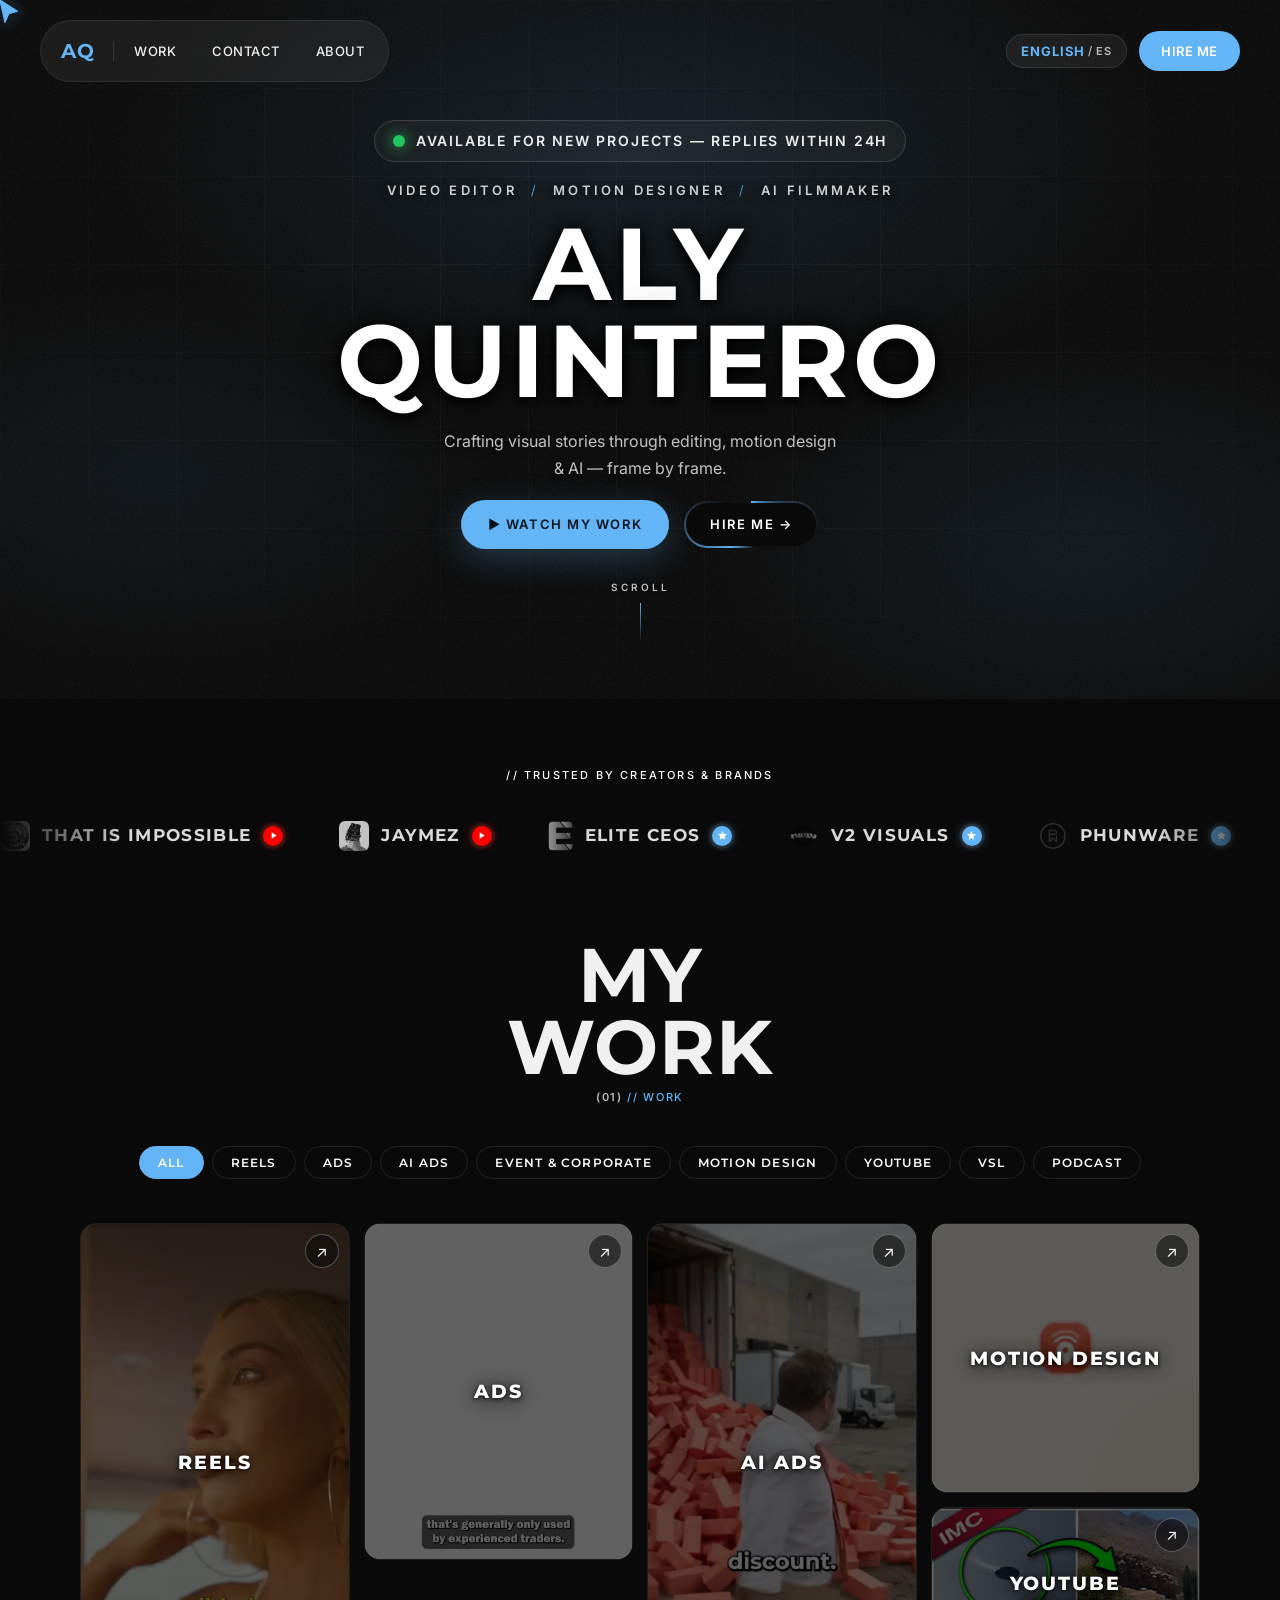
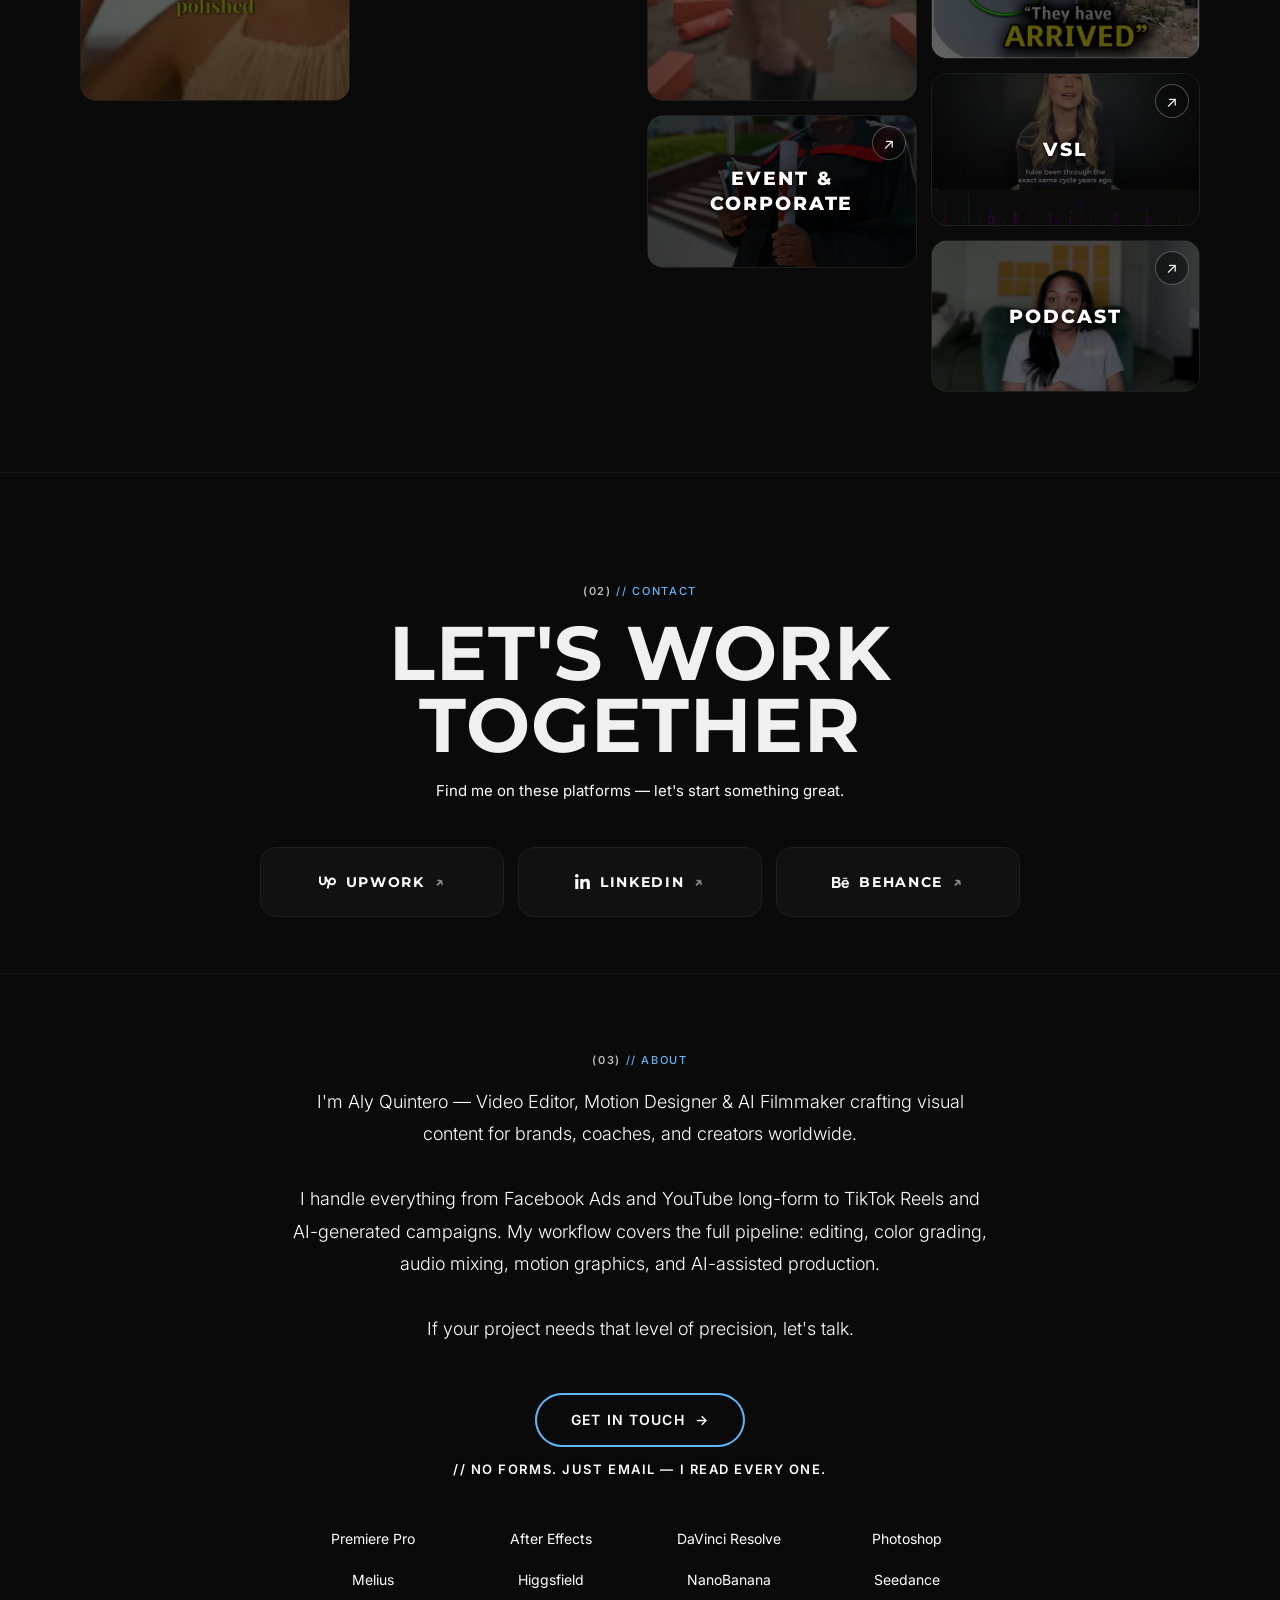
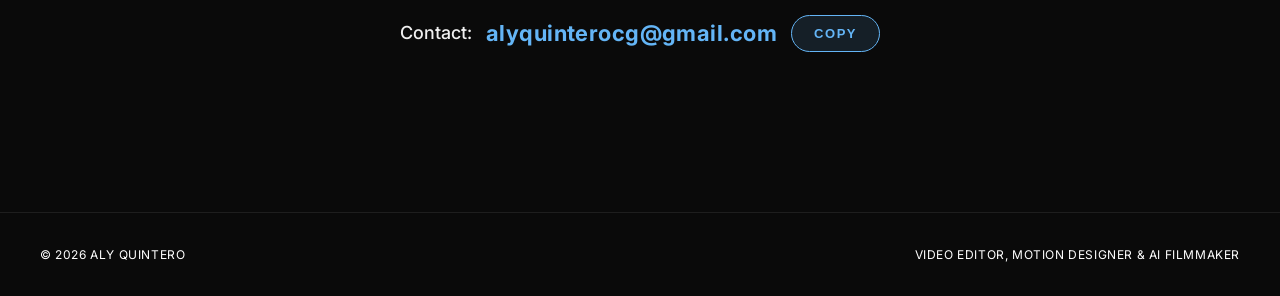
==== commit 8c24fd6a: "Lotes pendientes: +22 videos y correcciones, vista ALL con aspectos reales y loops de categoria (hl-" ====
--- a/index.html
+++ b/index.html
@@ -90,7 +90,7 @@
       <p class="hero-tagline hero-enter" style="--delay: 3" data-i18n="hero.tagline">Crafting visual stories through editing, motion design<br>&amp; AI — frame by frame.</p>
       <div class="hero-actions hero-enter" style="--delay: 4">
         <a href="#work" class="btn btn-primary" data-i18n="hero.showreel">&#9654; WATCH MY WORK</a>
-        <a href="mailto:alyquinterocg@gmail.com" class="btn btn-ghost" data-i18n="hero.hire">HIRE ME &rarr;</a>
+        <a href="mailto:alyquinterocg@gmail.com" class="btn btn-ghost glow-ring" data-i18n="hero.hire">HIRE ME &rarr;</a>
       </div>
       <div class="hero-scroll hero-enter" style="--delay: 5">
         <span>SCROLL</span>
@@ -145,71 +145,105 @@
     </div>
 
     <div class="work-grid" id="workGrid">
-      <!-- REELS -->
+      <!-- REELS — 9:16 (8 de 9 videos) -->
       <a href="reels.html" class="work-card fade-up" data-category="reels">
         <div class="card-media ar-9x16">
           <img src="video/cover-reels.jpg" alt="" loading="lazy">
+          <video class="tile-loop" data-loop muted loop playsinline preload="none"
+                 poster="video/cover-reels.jpg" aria-hidden="true">
+            <source src="video/hl-reels.mp4" type="video/mp4">
+          </video>
           <span class="card-label" data-i18n="cat.reels">REELS</span>
           <span class="card-enter" aria-hidden="true">&#8599;</span>
         </div>
       </a>
 
-      <!-- ADS -->
+      <!-- ADS — 4:5 (8 de 8 videos) -->
       <a href="ads.html" class="work-card fade-up" data-category="ads">
         <div class="card-media ar-4x5">
           <img src="video/cover-ads.jpg" alt="" loading="lazy">
+          <video class="tile-loop" data-loop muted loop playsinline preload="none"
+                 poster="video/cover-ads.jpg" aria-hidden="true">
+            <source src="video/hl-ads.mp4" type="video/mp4">
+          </video>
           <span class="card-label" data-i18n="cat.ads">ADS</span>
           <span class="card-enter" aria-hidden="true">&#8599;</span>
         </div>
       </a>
 
-      <!-- AI ADS -->
+      <!-- AI ADS — 9:16 (16 de 16 videos) -->
       <a href="ai.html" class="work-card fade-up" data-category="ai">
-        <div class="card-media ar-4x5">
+        <div class="card-media ar-9x16">
           <img src="video/cover-ai.jpg" alt="" loading="lazy">
+          <video class="tile-loop" data-loop muted loop playsinline preload="none"
+                 poster="video/cover-ai.jpg" aria-hidden="true">
+            <source src="video/hl-ai.mp4" type="video/mp4">
+          </video>
           <span class="card-label" data-i18n="cat.ai">AI ADS</span>
           <span class="card-enter" aria-hidden="true">&#8599;</span>
         </div>
       </a>
 
-      <!-- EVENT & CORPORATE -->
+      <!-- EVENT & CORPORATE — 16:9 (19 de 19 videos) -->
       <a href="eventcorp.html" class="work-card fade-up" data-category="eventcorp">
         <div class="card-media ar-16x9">
           <img src="video/cover-eventcorp.jpg" alt="" loading="lazy">
+          <video class="tile-loop" data-loop muted loop playsinline preload="none"
+                 poster="video/cover-eventcorp.jpg" aria-hidden="true">
+            <source src="video/hl-eventcorp.mp4" type="video/mp4">
+          </video>
           <span class="card-label" data-i18n="cat.eventcorp">EVENT &amp; CORPORATE</span>
           <span class="card-enter" aria-hidden="true">&#8599;</span>
         </div>
       </a>
 
-      <!-- MOTION DESIGN -->
+      <!-- MOTION DESIGN — 1:1 (3 de 4 videos cuadrados; eToro 4:5) -->
       <a href="motion.html" class="work-card fade-up" data-category="motion">
-        <div class="card-media card-media--empty">
+        <div class="card-media ar-1x1">
+          <img src="video/cover-motion.jpg" alt="" loading="lazy">
+          <video class="tile-loop" data-loop muted loop playsinline preload="none"
+                 poster="video/cover-motion.jpg" aria-hidden="true">
+            <source src="video/hl-motion.mp4" type="video/mp4">
+          </video>
           <span class="card-label" data-i18n="cat.motion">MOTION DESIGN</span>
           <span class="card-enter" aria-hidden="true">&#8599;</span>
         </div>
       </a>
 
-      <!-- YOUTUBE -->
+      <!-- YOUTUBE — 16:9 -->
       <a href="youtube.html" class="work-card fade-up" data-category="youtube">
-        <div class="card-media">
+        <div class="card-media ar-16x9">
           <img src="video/cover-youtube.jpg" alt="" loading="lazy">
+          <video class="tile-loop" data-loop muted loop playsinline preload="none"
+                 poster="video/cover-youtube.jpg" aria-hidden="true">
+            <source src="video/hl-youtube.mp4" type="video/mp4">
+          </video>
           <span class="card-label">YOUTUBE</span>
           <span class="card-enter" aria-hidden="true">&#8599;</span>
         </div>
       </a>
 
-      <!-- VSL -->
+      <!-- VSL — 16:9 -->
       <a href="vsl.html" class="work-card fade-up" data-category="vsl">
         <div class="card-media ar-16x9">
           <img src="video/cover-vsl.jpg" alt="" loading="lazy">
+          <video class="tile-loop" data-loop muted loop playsinline preload="none"
+                 poster="video/cover-vsl.jpg" aria-hidden="true">
+            <source src="video/hl-vsl.mp4" type="video/mp4">
+          </video>
           <span class="card-label">VSL</span>
           <span class="card-enter" aria-hidden="true">&#8599;</span>
         </div>
       </a>
 
-      <!-- PODCAST / EXPLAINER -->
+      <!-- PODCAST / EXPLAINER — 16:9 -->
       <a href="podcast.html" class="work-card fade-up" data-category="podcast">
-        <div class="card-media card-media--empty">
+        <div class="card-media ar-16x9">
+          <img src="video/cover-podcast.jpg" alt="" loading="lazy">
+          <video class="tile-loop" data-loop muted loop playsinline preload="none"
+                 poster="video/cover-podcast.jpg" aria-hidden="true">
+            <source src="video/hl-podcast.mp4" type="video/mp4">
+          </video>
           <span class="card-label" data-i18n="cat.podcast">PODCAST</span>
           <span class="card-enter" aria-hidden="true">&#8599;</span>
         </div>
@@ -255,7 +289,7 @@
         I handle everything from Facebook Ads and YouTube long-form to TikTok Reels and AI-generated campaigns. My workflow covers the full pipeline: editing, color grading, audio mixing, motion graphics, and AI-assisted production.
         <br><br>
         If your project needs that level of precision, let's talk.</p>
-      <a href="mailto:alyquinterocg@gmail.com" class="about-cta">
+      <a href="mailto:alyquinterocg@gmail.com" class="about-cta glow-ring">
         <span data-i18n="about.cta">GET IN TOUCH</span>
         <span class="cta-arrow">&rarr;</span>
       </a>
--- a/css/style.css
+++ b/css/style.css
@@ -100,7 +100,7 @@
      at 30px — shift the svg so the TIP sits exactly on the pointer. */
   transform: translate(-6.25px, -3.75px);
   transform-origin: 6.25px 3.75px; /* pulse scales around the tip */
-  transition: width 0.25s var(--ease), height 0.25s var(--ease);
+  transition: width 0.25s var(--ease), height 0.25s var(--ease), opacity 0.2s var(--ease);
   filter:
     drop-shadow(0 0 1.5px rgba(0, 0, 0, 0.95))
     drop-shadow(0 2px 6px rgba(0, 0, 0, 0.65))
@@ -1058,6 +1058,21 @@
   transform: scale(1.05);
 }
 
+/* v4: looping category highlights on the ALL view (Heli-style).
+   The still <img> is the base layer; the loop fades in over it once
+   playback actually starts (so a missing/blocked mp4 falls back to the img). */
+.card-media video.tile-loop {
+  position: absolute;
+  inset: 0;
+  z-index: 1;
+  opacity: 0;
+  transition: opacity 0.5s var(--ease);
+}
+
+.card-media video.tile-loop.is-ready {
+  opacity: 1;
+}
+
 .card-placeholder {
   width: 100%;
   height: 100%;
@@ -1128,8 +1143,19 @@
   flex-direction: column;
   align-items: flex-start;
   gap: 7px;
-  padding: 11px 13px 13px;
+  padding: 11px 9px 12px;
   text-align: left;
+}
+
+/* Tarjetas destacadas (grid de 5 columnas, muy angostas): la píldora del cliente
+   se reduce para que NUNCA se corte (TANNER CHIDESTER / THEODORE STERN caben enteras). */
+.featured-card-info .card-client {
+  font-size: 8.5px;
+  letter-spacing: 0.04em;
+  padding: 3px 7px;
+  max-width: 100%;
+  overflow: hidden;
+  text-overflow: ellipsis;
 }
 
 .featured-card-title {
@@ -1150,7 +1176,7 @@
   display: flex;
   align-items: center;
   justify-content: space-between;
-  padding: 6px 24px 18px;
+  padding: 12px 24px;
 }
 
 .card-category {
@@ -1875,6 +1901,43 @@
   stroke-linejoin: round;
 }
 
+/* Spinning conic ring — same effect as .back-btn, reusable on CTA pills
+   (hero HIRE ME, featured SEE MORE, about GET IN TOUCH) */
+.glow-ring {
+  position: relative;
+  isolation: isolate;
+  overflow: hidden;
+}
+
+.glow-ring::before {
+  content: '';
+  position: absolute;
+  inset: -150%;
+  z-index: -2;
+  background: conic-gradient(from 0deg,
+    var(--accent),
+    rgba(100, 181, 246, 0.3) 14%,
+    transparent 26%,
+    transparent 48%,
+    var(--accent) 62%,
+    rgba(100, 181, 246, 0.4) 74%,
+    transparent 86%);
+  animation: backSpin 3s linear infinite;
+}
+
+.glow-ring::after {
+  content: '';
+  position: absolute;
+  inset: 2px;
+  z-index: -1;
+  border-radius: inherit;
+  background: var(--bg);
+}
+
+.btn-ghost.glow-ring {
+  border-color: transparent;
+}
+
 /* Card meta row: client tag next to title */
 .card-info-main {
   display: flex;
@@ -2116,10 +2179,18 @@
 }
 
 /* --- Ventana de video: se abre SOLO con click; el jugador conserva su relación de aspecto nativa --- */
+/* La flecha custom NO puede seguir el puntero dentro del iframe cross-origin (Google/YouTube
+   no comparten eventos con la página) — se oculta mientras el modal está abierto y el modal
+   usa el cursor nativo para que el puntero siempre sea visible y funcional. */
+body.modal-open .cursor-arrow {
+  opacity: 0;
+}
+
 .video-modal {
   position: fixed;
   inset: 0;
   z-index: 9600;
+  cursor: default;
   display: flex;
   align-items: center;
   justify-content: center;
@@ -2250,7 +2321,7 @@
   display: flex;
   align-items: center;
   justify-content: space-between;
-  padding: 6px 24px 18px;
+  padding: 12px 24px;
 }
 
 .video-card .card-category {
@@ -2424,7 +2495,7 @@
   .video-grid--single { grid-template-columns: minmax(0, 1fr); }
 
   .video-card .card-info {
-    padding: 6px 18px 14px;
+    padding: 10px 18px;
   }
 
   .video-card .card-category {
@@ -2432,7 +2503,7 @@
   }
 
   .card-info {
-    padding: 6px 18px 14px;
+    padding: 10px 18px;
   }
 
   .card-category {
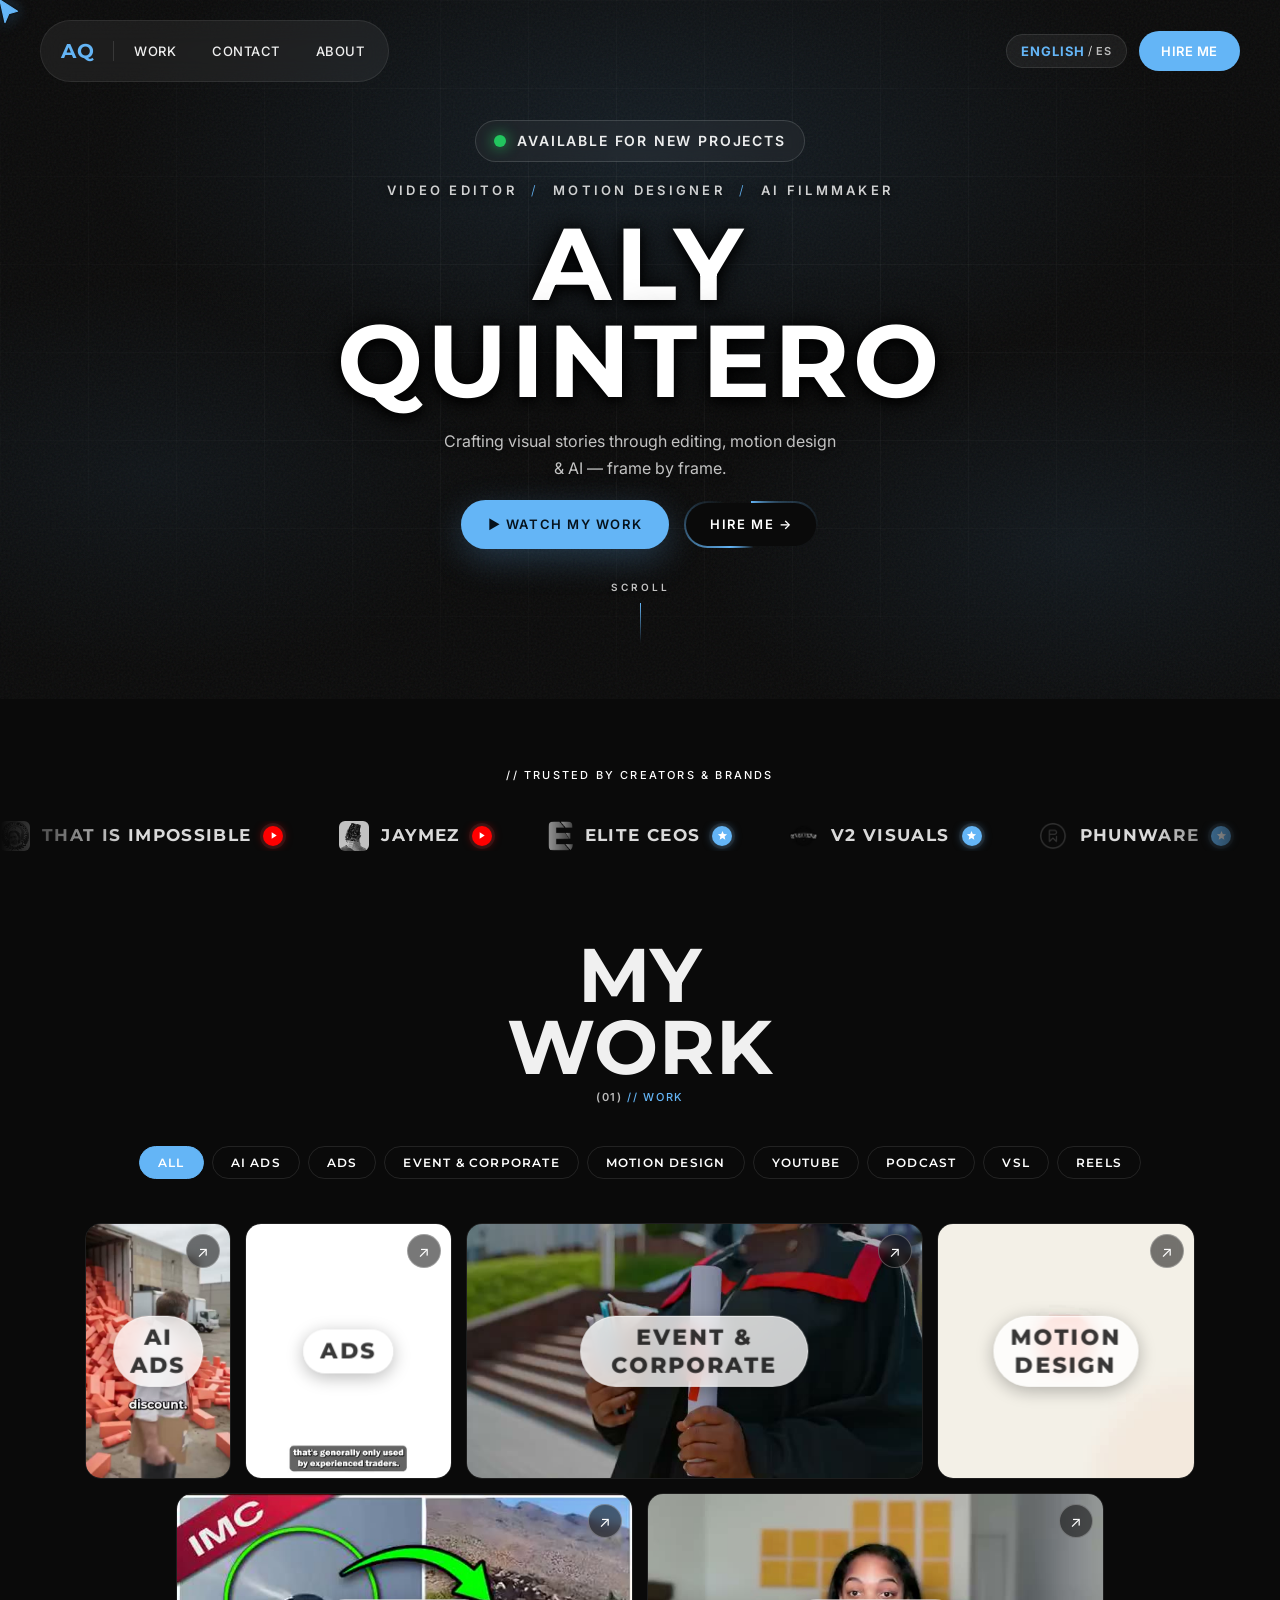
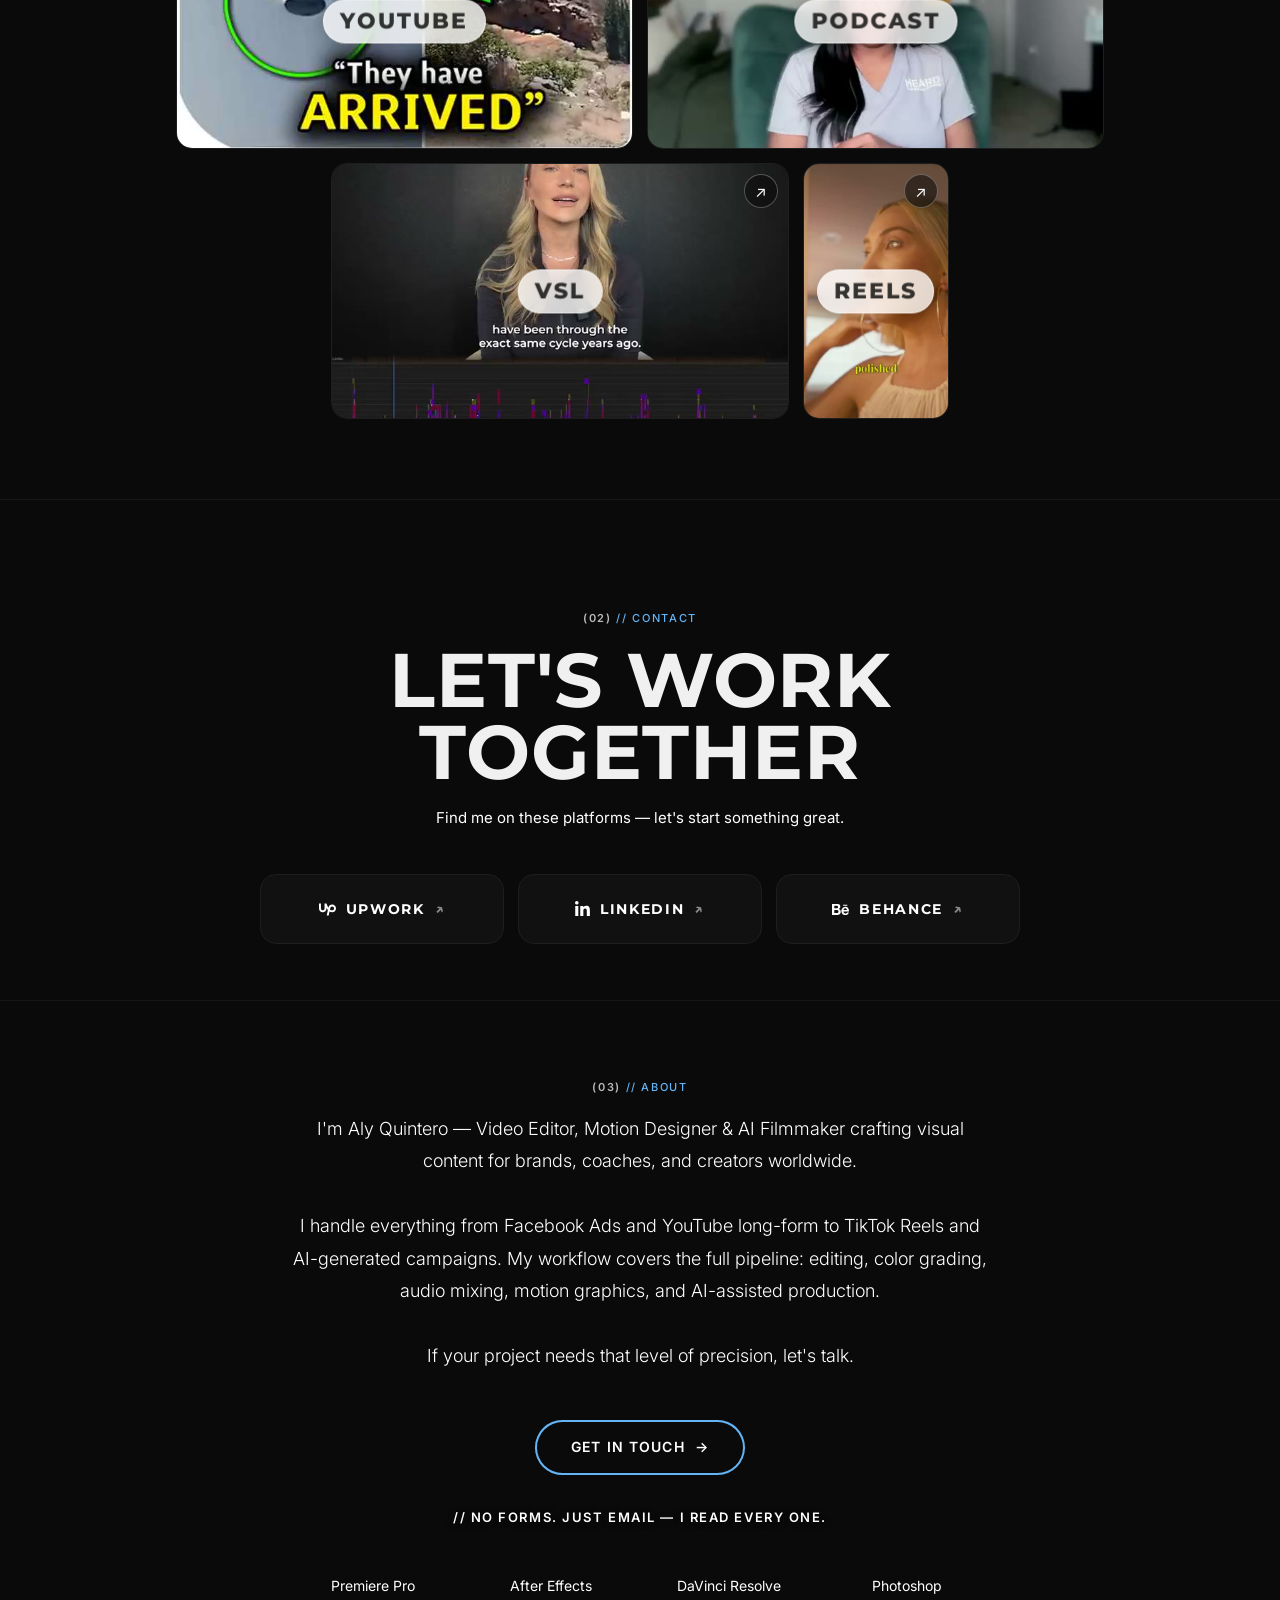
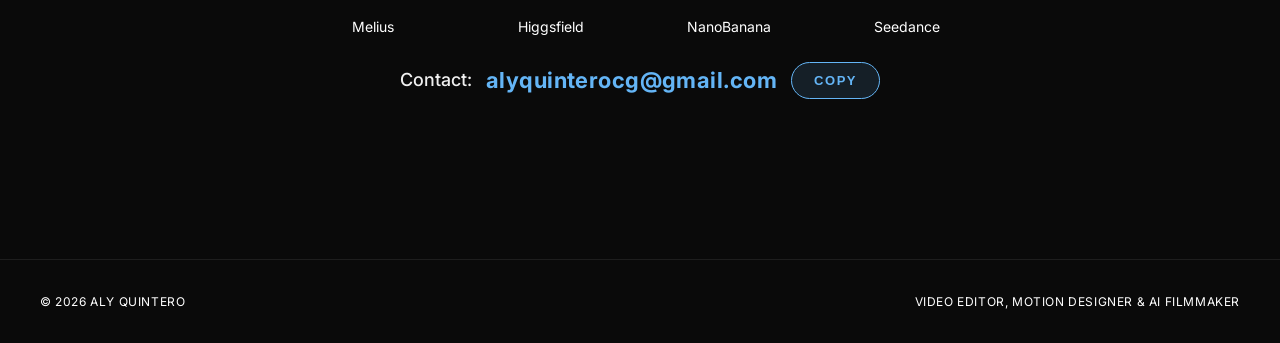
==== commit a193db81: "Correcciones ALL/UX: navegacion in-place (tile abre la categoria completa en vista, SEE MORE la expa" ====
--- a/index.html
+++ b/index.html
@@ -75,7 +75,7 @@
     <div class="hero-grid" aria-hidden="true"></div>
     <div class="hero-grain" aria-hidden="true"></div>
     <div class="hero-content">
-      <p class="hero-status hero-enter" style="--delay: 0"><span class="status-dot" aria-hidden="true"></span><span data-i18n="hero.status">AVAILABLE FOR NEW PROJECTS — REPLIES WITHIN 24H</span></p>
+      <p class="hero-status hero-enter" style="--delay: 0"><span class="status-dot" aria-hidden="true"></span><span data-i18n="hero.status">AVAILABLE FOR NEW PROJECTS</span></p>
       <p class="hero-label hero-enter" style="--delay: 1">
         <span data-i18n="hero.role1">VIDEO EDITOR</span>
         <span class="hero-label-sep">/</span>
@@ -130,21 +130,114 @@
       <h2 class="section-title" data-i18n="work.title">MY<br>WORK</h2>
       <span class="section-label"><span class="section-num">(01)</span> // <span data-i18n="work.label">WORK</span></span>
 
-      <!-- Filter bar — clickable categories -->
+      <!-- Filter bar — clickable categories (orden elegido por el usuario) -->
       <div class="filter-bar" id="filterBar">
         <button class="filter-btn active" data-filter="all" data-i18n="filter.all">ALL</button>
-        <button class="filter-btn" data-filter="reels" data-i18n="filter.reels">REELS</button>
+        <button class="filter-btn" data-filter="ai" data-i18n="filter.ai">AI ADS</button>
         <button class="filter-btn" data-filter="ads" data-i18n="filter.ads">ADS</button>
-        <button class="filter-btn" data-filter="ai" data-i18n="filter.ai">AI ADS</button>
         <button class="filter-btn" data-filter="eventcorp" data-i18n="filter.eventcorp">EVENT &amp; CORPORATE</button>
         <button class="filter-btn" data-filter="motion" data-i18n="filter.motion">MOTION DESIGN</button>
         <button class="filter-btn" data-filter="youtube" data-i18n="filter.youtube">YOUTUBE</button>
+        <button class="filter-btn" data-filter="podcast" data-i18n="filter.podcast">PODCAST</button>
         <button class="filter-btn" data-filter="vsl" data-i18n="filter.vsl">VSL</button>
-        <button class="filter-btn" data-filter="podcast" data-i18n="filter.podcast">PODCAST</button>
+        <button class="filter-btn" data-filter="reels" data-i18n="filter.reels">REELS</button>
       </div>
     </div>
 
     <div class="work-grid" id="workGrid">
+      <!-- Orden de tiles igual al de los filtros (elegido por el usuario): AI ADS, ADS, EVENT, MOTION, YOUTUBE, PODCAST, VSL, REELS -->
+
+      <!-- AI ADS — 9:16 (16 de 16 videos) -->
+      <a href="ai.html" class="work-card fade-up" data-category="ai">
+        <div class="card-media ar-9x16">
+          <img src="video/cover-ai.jpg" alt="" loading="lazy">
+          <video class="tile-loop" data-loop muted loop playsinline preload="none"
+                 poster="video/cover-ai.jpg" aria-hidden="true">
+            <source src="video/hl-ai.mp4" type="video/mp4">
+          </video>
+          <span class="card-label" data-i18n="cat.ai">AI ADS</span>
+          <span class="card-enter" aria-hidden="true">&#8599;</span>
+        </div>
+      </a>
+
+      <!-- ADS — 4:5 (8 de 8 videos) -->
+      <a href="ads.html" class="work-card fade-up" data-category="ads">
+        <div class="card-media ar-4x5">
+          <img src="video/cover-ads.jpg" alt="" loading="lazy">
+          <video class="tile-loop" data-loop muted loop playsinline preload="none"
+                 poster="video/cover-ads.jpg" aria-hidden="true">
+            <source src="video/hl-ads.mp4" type="video/mp4">
+          </video>
+          <span class="card-label" data-i18n="cat.ads">ADS</span>
+          <span class="card-enter" aria-hidden="true">&#8599;</span>
+        </div>
+      </a>
+
+      <!-- EVENT & CORPORATE — 16:9 (19 de 19 videos) -->
+      <a href="eventcorp.html" class="work-card fade-up" data-category="eventcorp">
+        <div class="card-media ar-16x9">
+          <img src="video/cover-eventcorp.jpg" alt="" loading="lazy">
+          <video class="tile-loop" data-loop muted loop playsinline preload="none"
+                 poster="video/cover-eventcorp.jpg" aria-hidden="true">
+            <source src="video/hl-eventcorp.mp4" type="video/mp4">
+          </video>
+          <span class="card-label" data-i18n="cat.eventcorp">EVENT &amp; CORPORATE</span>
+          <span class="card-enter" aria-hidden="true">&#8599;</span>
+        </div>
+      </a>
+
+      <!-- MOTION DESIGN — 1:1 (3 de 4 videos cuadrados; eToro 4:5) -->
+      <a href="motion.html" class="work-card fade-up" data-category="motion">
+        <div class="card-media ar-1x1">
+          <img src="video/cover-motion.jpg" alt="" loading="lazy">
+          <video class="tile-loop" data-loop muted loop playsinline preload="none"
+                 poster="video/cover-motion.jpg" aria-hidden="true">
+            <source src="video/hl-motion.mp4" type="video/mp4">
+          </video>
+          <span class="card-label" data-i18n="cat.motion">MOTION DESIGN</span>
+          <span class="card-enter" aria-hidden="true">&#8599;</span>
+        </div>
+      </a>
+
+      <!-- YOUTUBE — 16:9 -->
+      <a href="youtube.html" class="work-card fade-up" data-category="youtube">
+        <div class="card-media ar-16x9">
+          <img src="video/cover-youtube.jpg" alt="" loading="lazy">
+          <video class="tile-loop" data-loop muted loop playsinline preload="none"
+                 poster="video/cover-youtube.jpg" aria-hidden="true">
+            <source src="video/hl-youtube.mp4" type="video/mp4">
+          </video>
+          <span class="card-label">YOUTUBE</span>
+          <span class="card-enter" aria-hidden="true">&#8599;</span>
+        </div>
+      </a>
+
+      <!-- PODCAST / EXPLAINER — 16:9 -->
+      <a href="podcast.html" class="work-card fade-up" data-category="podcast">
+        <div class="card-media ar-16x9">
+          <img src="video/cover-podcast.jpg" alt="" loading="lazy">
+          <video class="tile-loop" data-loop muted loop playsinline preload="none"
+                 poster="video/cover-podcast.jpg" aria-hidden="true">
+            <source src="video/hl-podcast.mp4" type="video/mp4">
+          </video>
+          <span class="card-label" data-i18n="cat.podcast">PODCAST</span>
+          <span class="card-enter" aria-hidden="true">&#8599;</span>
+        </div>
+      </a>
+
+      <!-- VSL — 16:9 -->
+      <a href="vsl.html" class="work-card fade-up" data-category="vsl">
+        <div class="card-media ar-16x9">
+          <img src="video/cover-vsl.jpg" alt="" loading="lazy">
+          <video class="tile-loop" data-loop muted loop playsinline preload="none"
+                 poster="video/cover-vsl.jpg" aria-hidden="true">
+            <source src="video/hl-vsl.mp4" type="video/mp4">
+          </video>
+          <span class="card-label">VSL</span>
+          <span class="card-enter" aria-hidden="true">&#8599;</span>
+        </div>
+      </a>
+
       <!-- REELS — 9:16 (8 de 9 videos) -->
       <a href="reels.html" class="work-card fade-up" data-category="reels">
         <div class="card-media ar-9x16">
@@ -154,97 +247,6 @@
             <source src="video/hl-reels.mp4" type="video/mp4">
           </video>
           <span class="card-label" data-i18n="cat.reels">REELS</span>
-          <span class="card-enter" aria-hidden="true">&#8599;</span>
-        </div>
-      </a>
-
-      <!-- ADS — 4:5 (8 de 8 videos) -->
-      <a href="ads.html" class="work-card fade-up" data-category="ads">
-        <div class="card-media ar-4x5">
-          <img src="video/cover-ads.jpg" alt="" loading="lazy">
-          <video class="tile-loop" data-loop muted loop playsinline preload="none"
-                 poster="video/cover-ads.jpg" aria-hidden="true">
-            <source src="video/hl-ads.mp4" type="video/mp4">
-          </video>
-          <span class="card-label" data-i18n="cat.ads">ADS</span>
-          <span class="card-enter" aria-hidden="true">&#8599;</span>
-        </div>
-      </a>
-
-      <!-- AI ADS — 9:16 (16 de 16 videos) -->
-      <a href="ai.html" class="work-card fade-up" data-category="ai">
-        <div class="card-media ar-9x16">
-          <img src="video/cover-ai.jpg" alt="" loading="lazy">
-          <video class="tile-loop" data-loop muted loop playsinline preload="none"
-                 poster="video/cover-ai.jpg" aria-hidden="true">
-            <source src="video/hl-ai.mp4" type="video/mp4">
-          </video>
-          <span class="card-label" data-i18n="cat.ai">AI ADS</span>
-          <span class="card-enter" aria-hidden="true">&#8599;</span>
-        </div>
-      </a>
-
-      <!-- EVENT & CORPORATE — 16:9 (19 de 19 videos) -->
-      <a href="eventcorp.html" class="work-card fade-up" data-category="eventcorp">
-        <div class="card-media ar-16x9">
-          <img src="video/cover-eventcorp.jpg" alt="" loading="lazy">
-          <video class="tile-loop" data-loop muted loop playsinline preload="none"
-                 poster="video/cover-eventcorp.jpg" aria-hidden="true">
-            <source src="video/hl-eventcorp.mp4" type="video/mp4">
-          </video>
-          <span class="card-label" data-i18n="cat.eventcorp">EVENT &amp; CORPORATE</span>
-          <span class="card-enter" aria-hidden="true">&#8599;</span>
-        </div>
-      </a>
-
-      <!-- MOTION DESIGN — 1:1 (3 de 4 videos cuadrados; eToro 4:5) -->
-      <a href="motion.html" class="work-card fade-up" data-category="motion">
-        <div class="card-media ar-1x1">
-          <img src="video/cover-motion.jpg" alt="" loading="lazy">
-          <video class="tile-loop" data-loop muted loop playsinline preload="none"
-                 poster="video/cover-motion.jpg" aria-hidden="true">
-            <source src="video/hl-motion.mp4" type="video/mp4">
-          </video>
-          <span class="card-label" data-i18n="cat.motion">MOTION DESIGN</span>
-          <span class="card-enter" aria-hidden="true">&#8599;</span>
-        </div>
-      </a>
-
-      <!-- YOUTUBE — 16:9 -->
-      <a href="youtube.html" class="work-card fade-up" data-category="youtube">
-        <div class="card-media ar-16x9">
-          <img src="video/cover-youtube.jpg" alt="" loading="lazy">
-          <video class="tile-loop" data-loop muted loop playsinline preload="none"
-                 poster="video/cover-youtube.jpg" aria-hidden="true">
-            <source src="video/hl-youtube.mp4" type="video/mp4">
-          </video>
-          <span class="card-label">YOUTUBE</span>
-          <span class="card-enter" aria-hidden="true">&#8599;</span>
-        </div>
-      </a>
-
-      <!-- VSL — 16:9 -->
-      <a href="vsl.html" class="work-card fade-up" data-category="vsl">
-        <div class="card-media ar-16x9">
-          <img src="video/cover-vsl.jpg" alt="" loading="lazy">
-          <video class="tile-loop" data-loop muted loop playsinline preload="none"
-                 poster="video/cover-vsl.jpg" aria-hidden="true">
-            <source src="video/hl-vsl.mp4" type="video/mp4">
-          </video>
-          <span class="card-label">VSL</span>
-          <span class="card-enter" aria-hidden="true">&#8599;</span>
-        </div>
-      </a>
-
-      <!-- PODCAST / EXPLAINER — 16:9 -->
-      <a href="podcast.html" class="work-card fade-up" data-category="podcast">
-        <div class="card-media ar-16x9">
-          <img src="video/cover-podcast.jpg" alt="" loading="lazy">
-          <video class="tile-loop" data-loop muted loop playsinline preload="none"
-                 poster="video/cover-podcast.jpg" aria-hidden="true">
-            <source src="video/hl-podcast.mp4" type="video/mp4">
-          </video>
-          <span class="card-label" data-i18n="cat.podcast">PODCAST</span>
           <span class="card-enter" aria-hidden="true">&#8599;</span>
         </div>
       </a>
--- a/css/style.css
+++ b/css/style.css
@@ -782,12 +782,27 @@
   color: #fff;
 }
 
-/* --- Work Grid --- */
+/* --- Work Grid (vista ALL) ---
+   Filas de ALTURA IGUAL (elección del usuario): el ancho de cada tarjeta es su
+   formato real (reels angosto, 16:9 ancho) — filas centradas y sin recortes.
+   --tile-h: tope 256px; la otra restricción es que la fila superior (AI, ADS,
+   EVENT, MOTION = 4.14 × alto + 50px de gaps/bordes) quepa en el contenedor. */
 .work-grid {
-  columns: 4;
-  column-gap: 14px;
+  --tile-h: min(256px, calc((100vw - 140px) / 4.1403));
+  display: flex;
+  flex-wrap: wrap;
+  justify-content: center;
+  align-items: flex-start;
+  gap: 14px;
   max-width: 1120px;
   margin: 0 auto;
+}
+
+.work-grid .work-card {
+  flex: 0 0 auto;
+  width: auto;
+  height: var(--tile-h);
+  margin-bottom: 0;
 }
 
 .work-card {
@@ -833,6 +848,17 @@
 .card-media.ar-4x5 { aspect-ratio: 4 / 5; }
 .card-media.ar-16x9 { aspect-ratio: 16 / 9; }
 
+/* Tiles del ALL: alto fijo compartido; el ancho corresponde al formato real del video */
+.work-grid .work-card .card-media {
+  width: auto;
+  height: 100%;
+  aspect-ratio: auto;
+}
+.work-grid .work-card .card-media.ar-9x16 { width: calc(var(--tile-h) * 9 / 16); }
+.work-grid .work-card .card-media.ar-4x5 { width: calc(var(--tile-h) * 4 / 5); }
+.work-grid .work-card .card-media.ar-16x9 { width: calc(var(--tile-h) * 16 / 9); }
+.work-grid .work-card .card-media.ar-1x1 { width: var(--tile-h); }
+
 /* --- Featured panel (filter view: highlights + see more) --- */
 .filter-panel[hidden] { display: none; }
 
@@ -885,6 +911,29 @@
 @keyframes featuredIn {
   from { opacity: 0; transform: translateY(22px); }
   to { opacity: 1; transform: translateY(0); }
+}
+
+/* --- Full grid: lista completa de una categoría
+   (tras SEE MORE, o directamente al hacer click en un tile del ALL) --- */
+.full-grid {
+  display: grid;
+  grid-template-columns: repeat(auto-fit, minmax(190px, 1fr));
+  gap: 18px;
+  max-width: 1120px;
+  margin: 0 auto 44px;
+  align-items: start;
+}
+
+.full-grid--wide {
+  grid-template-columns: repeat(auto-fit, minmax(300px, 1fr));
+}
+
+.full-grid--cols5 {
+  grid-template-columns: repeat(5, minmax(0, 1fr));
+}
+
+.full-grid--center {
+  max-width: 300px;
 }
 
 .featured-play {
@@ -933,12 +982,16 @@
   .featured-grid--cols5,
   .featured-grid--cols4,
   .featured-grid--cols3,
-  .featured-grid--cols2 {
+  .featured-grid--cols2,
+  .full-grid,
+  .full-grid--wide,
+  .full-grid--cols5 {
     grid-template-columns: repeat(2, minmax(0, 1fr));
     gap: 12px;
     margin-bottom: 32px;
   }
-  .featured-grid--center { max-width: 240px; }
+  .featured-grid--center,
+  .full-grid--center { max-width: 240px; }
 }
 
 /* --- Contact Section --- */
@@ -1104,35 +1157,34 @@
   pointer-events: none;
 }
 
-/* Centered card name (home work cards) */
+/* Centered card name (home work cards) — chip claro translúcido con texto negro
+   (elección del usuario 2026-10-02): legible sobre cualquier póster, sin velo total. */
 .card-label {
   position: absolute;
-  inset: 0;
+  left: 50%;
+  top: 50%;
+  transform: translate(-50%, -50%);
   z-index: 2;
-  display: flex;
-  align-items: center;
-  justify-content: center;
+  display: inline-block;
+  max-width: calc(100% - 24px);
+  padding: 7px 16px;
+  border-radius: var(--radius-pill);
+  background: rgba(255, 255, 255, 0.78);
+  -webkit-backdrop-filter: blur(10px);
+  backdrop-filter: blur(10px);
+  border: 1px solid rgba(255, 255, 255, 0.55);
+  box-shadow: 0 4px 18px rgba(0, 0, 0, 0.28);
   text-align: center;
-  padding: 0 16px;
   font-family: var(--font-display);
-  font-size: clamp(16px, 1.5vw, 22px);
+  font-size: clamp(18px, 1.7vw, 24px);
   font-weight: 800;
   letter-spacing: 0.1em;
-  line-height: 1.3;
-  text-transform: uppercase;
-  color: #fff;
-  text-shadow: 0 2px 18px rgba(0, 0, 0, 0.9), 0 1px 4px rgba(0, 0, 0, 0.95);
+  line-height: 1.25;
+  text-transform: uppercase;
+  color: rgba(0, 0, 0, 0.78);
+  text-shadow: none;
   pointer-events: none;
   transition: opacity 0.35s var(--ease);
-}
-
-/* Shaded overlay covering the whole card so the title reads clearly */
-.card-label::before {
-  content: "";
-  position: absolute;
-  inset: 0;
-  background: rgba(0, 0, 0, 0.62);
-  z-index: -1;
 }
 
 /* Featured panel (filter view): título discreto y abajo, sin oscurecer el póster.
@@ -1168,9 +1220,7 @@
   color: #fff;
 }
 
-.work-card.is-playing .card-label {
-  opacity: 0.3;
-}
+/* El loop ya no desvanece la etiqueta (el chip debe verse siempre visible). */
 
 .card-info {
   display: flex;
@@ -1516,7 +1566,7 @@
   padding: 16px 36px;
   border-radius: var(--radius-pill);
   transition: transform var(--transition), box-shadow var(--transition);
-  margin-bottom: 12px;
+  margin-bottom: 32px;
 }
 
 .about-cta:hover {
@@ -2358,7 +2408,6 @@
 /* --- Responsive --- */
 @media (max-width: 1024px) {
   .work-grid {
-    columns: 2;
     max-width: none;
   }
 
@@ -2473,8 +2522,9 @@
     margin-bottom: 40px;
   }
 
+  /* Móvil: alto que permite que un 16:9 ocupe el ancho útil sin desbordar */
   .work-grid {
-    gap: 14px;
+    --tile-h: min(200px, calc((100vw - 110px) * 9 / 16));
   }
 
   .filter-bar {
@@ -2540,10 +2590,6 @@
     display: none;
   }
 
-  .work-grid {
-    columns: 1;
-  }
-
   .work-card--featured {
     grid-column: span 1;
   }
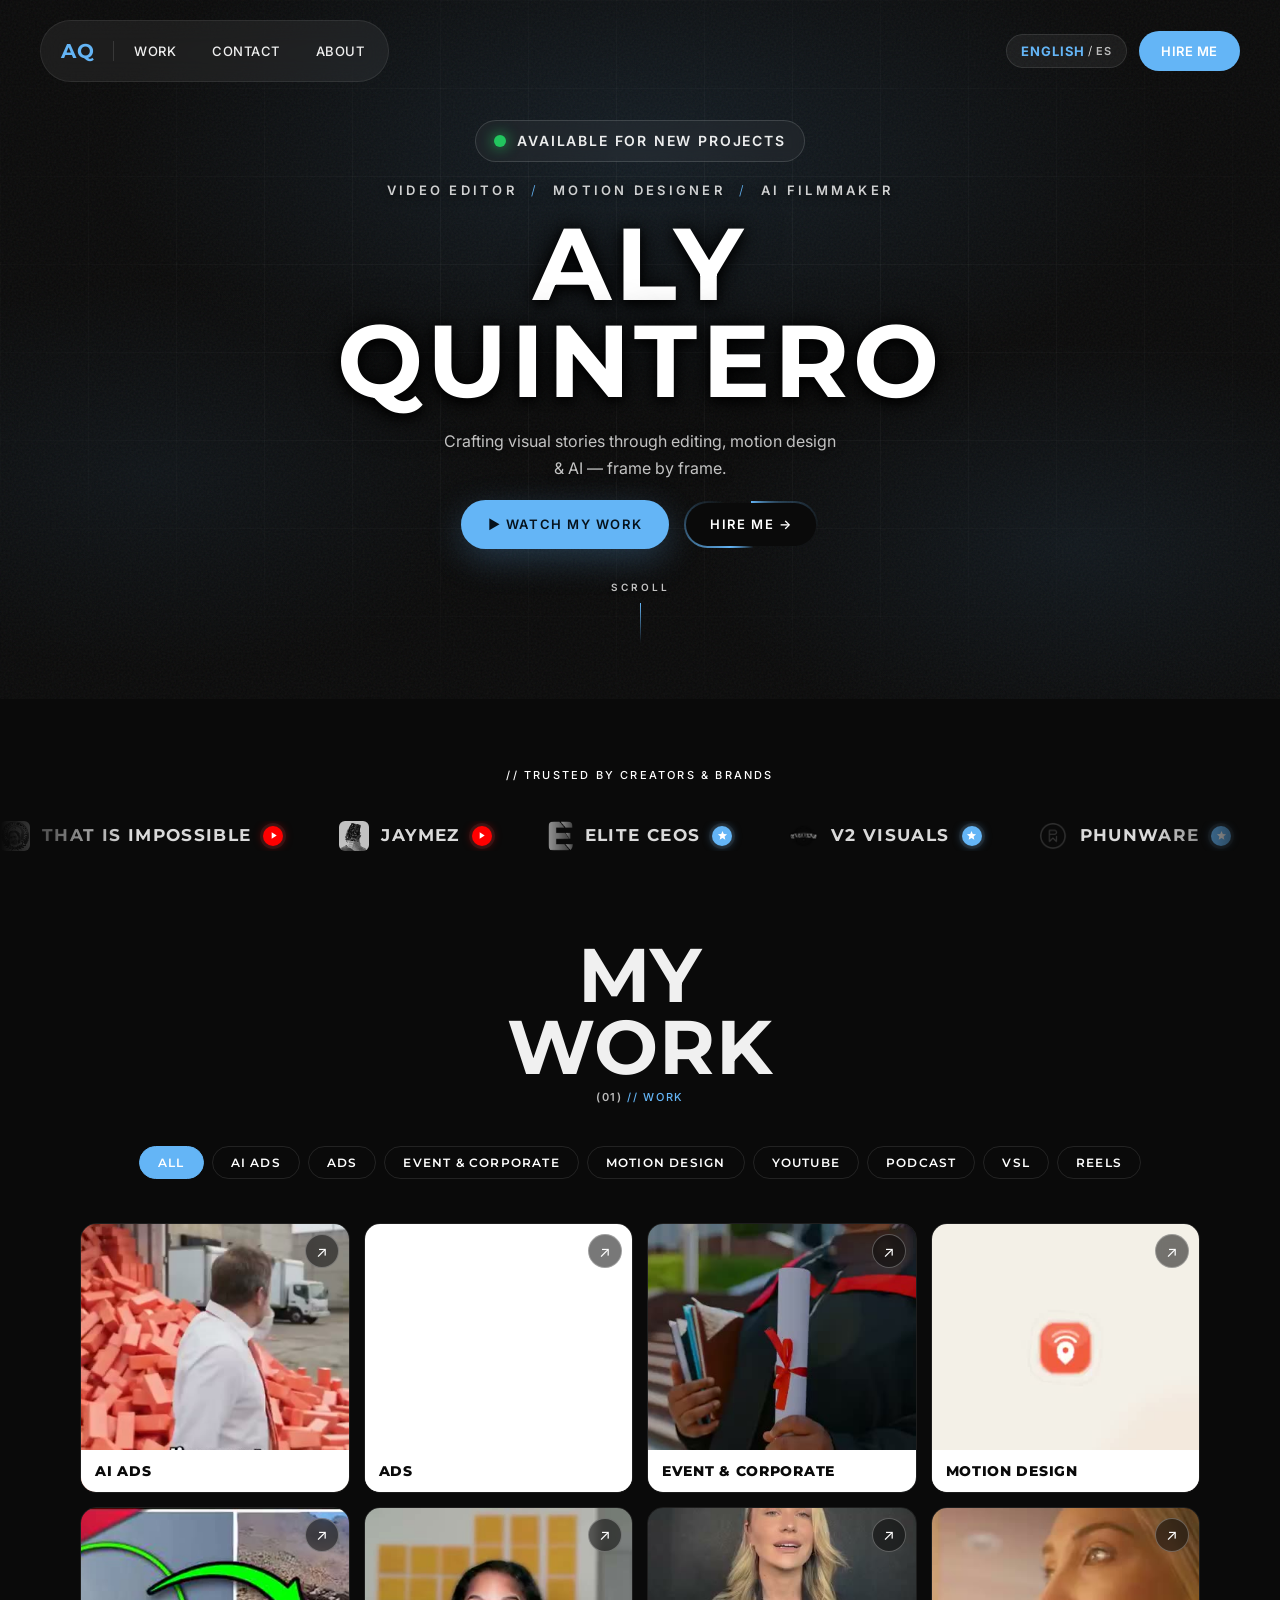
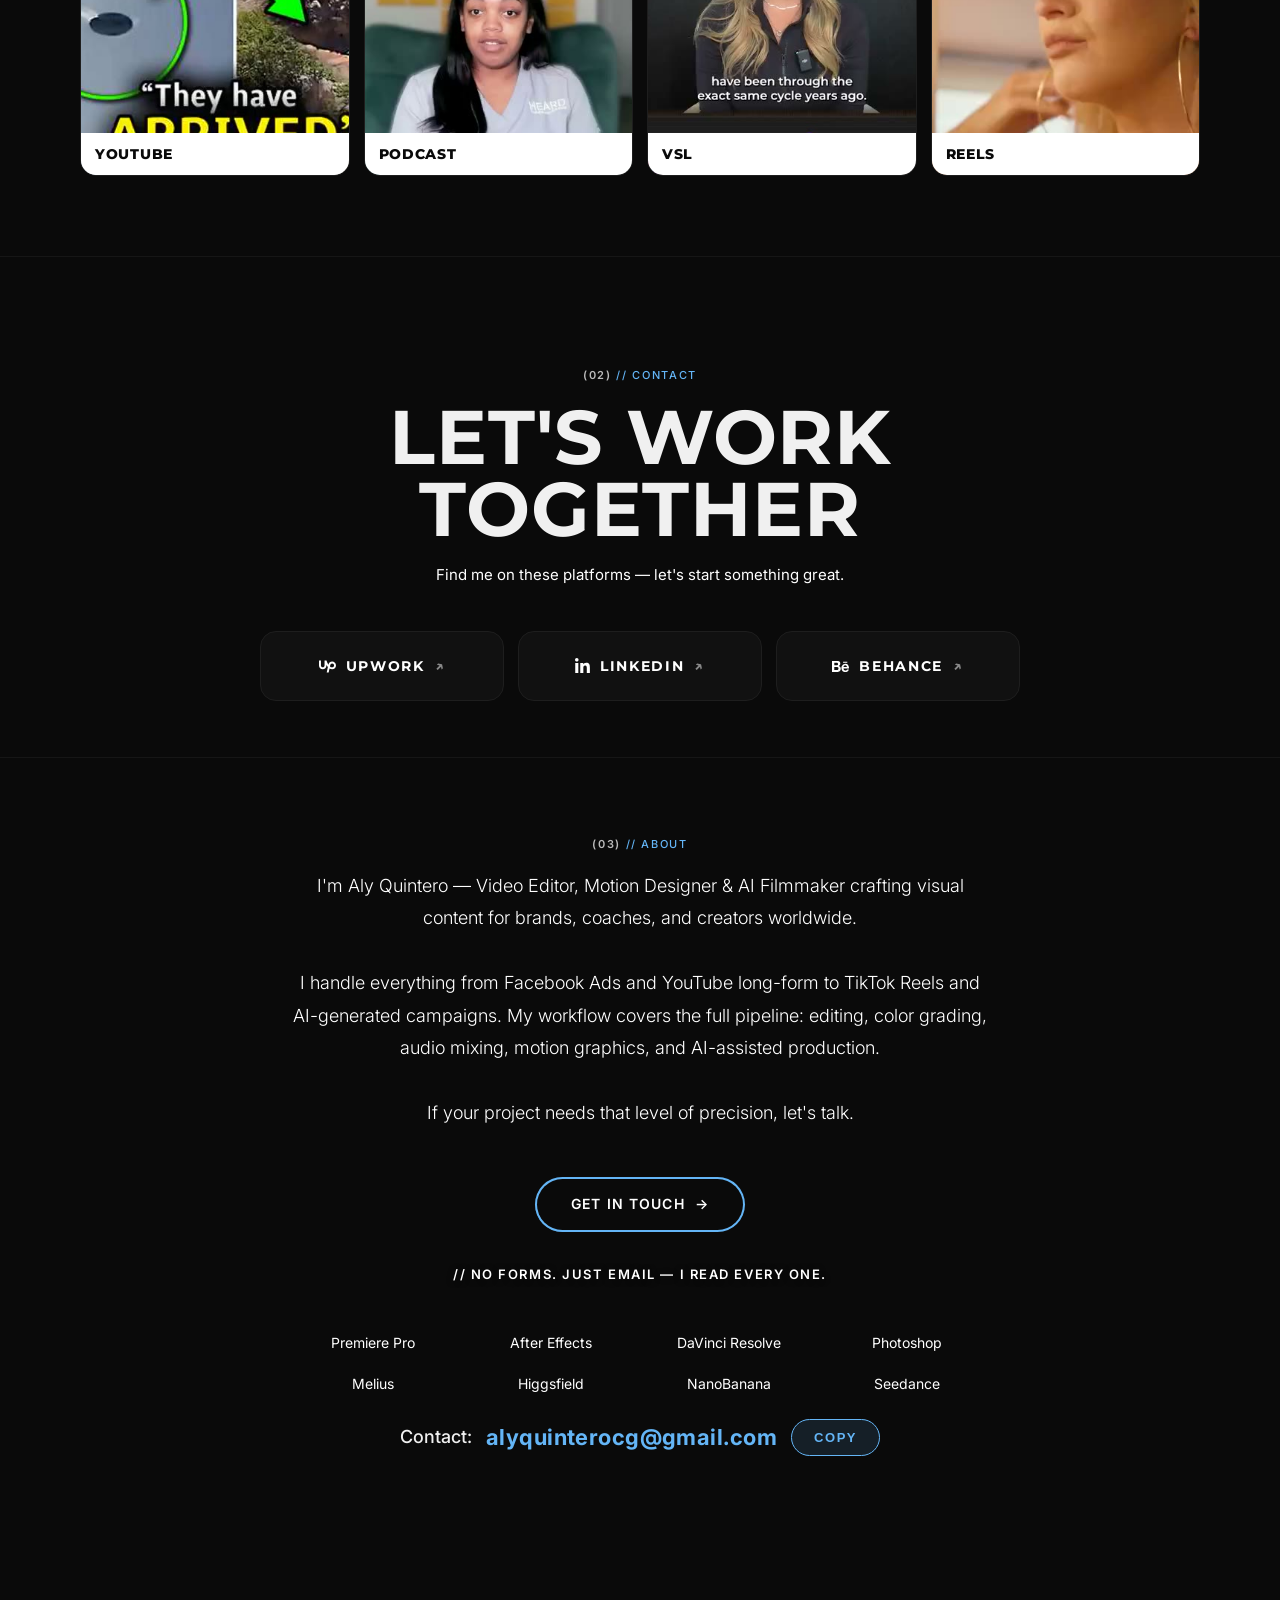
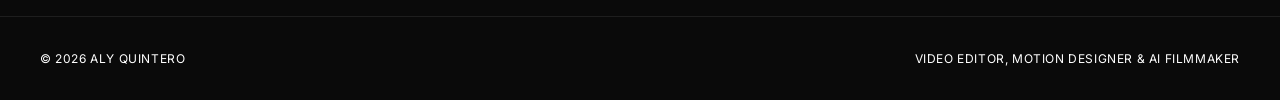
==== commit 242e5262: "Cursor: seguimiento directo sin delay (sin lerp/rAF), ruedita (click central) neutralizada con preve" ====
--- a/index.html
+++ b/index.html
@@ -40,10 +40,13 @@
   <!-- Scroll progress -->
   <div class="scroll-progress" id="scrollProgress" aria-hidden="true"></div>
 
-  <!-- Custom cursor -->
+  <!-- Custom cursor: flecha (normal) + mano (hover sobre videos/enlaces/botones) -->
   <div class="cursor-arrow" id="cursorArrow" aria-hidden="true">
-    <svg width="20" height="20" viewBox="0 0 24 24" fill="none">
+    <svg class="c-arrow" width="20" height="20" viewBox="0 0 24 24" fill="none">
       <path d="M5 3l14 9-7 2-3 7z" fill="var(--accent)" stroke="var(--accent)" stroke-width="1" stroke-linejoin="round"/>
+    </svg>
+    <svg class="c-hand" width="32" height="32" viewBox="0 0 24 24" fill="none">
+      <path d="M8.6 3.5A1.9 1.9 0 0 1 12.4 3.5V7.9A1.7 1.7 0 0 1 15.8 7.9V9.3A1.6 1.6 0 0 1 19 9.3V10.7A1.5 1.5 0 0 1 22 10.7V18.7A3 3 0 0 1 19 21.7H11.6A3 3 0 0 1 8.6 18.7V18C7.2 18 5.8 17.4 5.8 16.2C5.8 15 7.2 14.4 8.6 14.4V3.5Z" fill="var(--accent)" stroke="var(--accent)" stroke-width="1" stroke-linejoin="round"/>
     </svg>
   </div>
 
--- a/css/style.css
+++ b/css/style.css
@@ -81,7 +81,7 @@
   pointer-events: none;
 }
 
-/* --- Custom Cursor (arrow like creatoroly) --- */
+/* --- Custom Cursor (flecha + mano, estilo de la página) --- */
 .cursor-arrow {
   position: fixed;
   top: 0;
@@ -93,34 +93,63 @@
 }
 
 .cursor-arrow svg {
+  position: absolute;
+  top: 0;
+  left: 0;
   display: block;
-  width: 30px;
-  height: 30px;
-  /* Tip of the arrow path is at (5,3) of the 24×24 viewBox = (6.25px, 3.75px)
-     at 30px — shift the svg so the TIP sits exactly on the pointer. */
-  transform: translate(-6.25px, -3.75px);
-  transform-origin: 6.25px 3.75px; /* pulse scales around the tip */
-  transition: width 0.25s var(--ease), height 0.25s var(--ease), opacity 0.2s var(--ease);
+  transition: opacity 0.15s var(--ease);
   filter:
     drop-shadow(0 0 1.5px rgba(0, 0, 0, 0.95))
     drop-shadow(0 2px 6px rgba(0, 0, 0, 0.65))
     drop-shadow(0 0 6px rgba(100, 181, 246, 0.35));
 }
 
-body.cursor-hover .cursor-arrow svg {
-  width: 38px;
-  height: 38px;
+/* Flecha (estado normal): la punta (5,3) del viewBox a 30px = (6.25px, 3.75px)
+   se desplaza para caer exactamente sobre el puntero. */
+.cursor-arrow .c-arrow {
+  width: 30px;
+  height: 30px;
+  transform: translate(-6.25px, -3.75px);
+  transform-origin: 6.25px 3.75px; /* pulse scales around the tip */
+}
+
+/* Mano (hover sobre videos/enlaces/botones): yema del dedo (10.5,1.6) a 32px
+   = (14px, 2.13px) sobre el puntero — mismo relleno/contorno que la flecha. */
+.cursor-arrow .c-hand {
+  width: 32px;
+  height: 32px;
+  transform: translate(-14px, -2.13px);
+  transform-origin: 14px 2.13px;
+  opacity: 0;
+}
+
+body.cursor-hover .cursor-arrow .c-arrow {
+  opacity: 0;
+}
+
+body.cursor-hover .cursor-arrow .c-hand {
+  opacity: 1;
 }
 
 /* Cursor click pulse (animates the svg so the JS-driven position transform is untouched) */
-body.cursor-click .cursor-arrow svg {
+body.cursor-click .cursor-arrow .c-arrow {
   animation: cursorPulse 0.3s var(--ease);
+}
+
+body.cursor-click .cursor-arrow .c-hand {
+  animation: cursorPulseHand 0.3s var(--ease);
 }
 
 @keyframes cursorPulse {
   0% { transform: translate(-6.25px, -3.75px) scale(1); }
   50% { transform: translate(-6.25px, -3.75px) scale(0.6); }
   100% { transform: translate(-6.25px, -3.75px) scale(1); }
+}
+
+@keyframes cursorPulseHand {
+  0% { transform: translate(-14px, -2.13px) scale(1); }
+  50% { transform: translate(-14px, -2.13px) scale(0.7); }
+  100% { transform: translate(-14px, -2.13px) scale(1); }
 }
 
 /* Cursor ripple on click */
@@ -571,7 +600,8 @@
   animation: marqueeScroll 38s linear infinite;
 }
 
-.marquee-wrap:hover .marquee-track {
+.marquee-wrap:hover .marquee-track,
+.marquee-track.is-paused {
   animation-play-state: paused;
 }
 
@@ -783,25 +813,21 @@
 }
 
 /* --- Work Grid (vista ALL) ---
-   Filas de ALTURA IGUAL (elección del usuario): el ancho de cada tarjeta es su
-   formato real (reels angosto, 16:9 ancho) — filas centradas y sin recortes.
-   --tile-h: tope 256px; la otra restricción es que la fila superior (AI, ADS,
-   EVENT, MOTION = 4.14 × alto + 50px de gaps/bordes) quepa en el contenedor. */
+   Tiles CUADROS y uniformes (2026-10-02, elección del usuario): 4 por fila en
+   escritorio, 2 en móvil. El póster/loop cubre el cuadro (object-fit: cover) y
+   se recorta lo necesario; al abrir la categoría cada video muestra SU ratio. */
 .work-grid {
-  --tile-h: min(256px, calc((100vw - 140px) / 4.1403));
-  display: flex;
-  flex-wrap: wrap;
-  justify-content: center;
-  align-items: flex-start;
+  display: grid;
+  grid-template-columns: repeat(4, minmax(0, 1fr));
   gap: 14px;
   max-width: 1120px;
   margin: 0 auto;
 }
 
 .work-grid .work-card {
-  flex: 0 0 auto;
+  aspect-ratio: 1 / 1;
+  height: auto;
   width: auto;
-  height: var(--tile-h);
   margin-bottom: 0;
 }
 
@@ -848,16 +874,14 @@
 .card-media.ar-4x5 { aspect-ratio: 4 / 5; }
 .card-media.ar-16x9 { aspect-ratio: 16 / 9; }
 
-/* Tiles del ALL: alto fijo compartido; el ancho corresponde al formato real del video */
+/* Tiles del ALL: el media llena el cuadro (póster y loop recortados con cover) */
 .work-grid .work-card .card-media {
-  width: auto;
+  position: absolute;
+  inset: 0;
+  width: 100%;
   height: 100%;
   aspect-ratio: auto;
 }
-.work-grid .work-card .card-media.ar-9x16 { width: calc(var(--tile-h) * 9 / 16); }
-.work-grid .work-card .card-media.ar-4x5 { width: calc(var(--tile-h) * 4 / 5); }
-.work-grid .work-card .card-media.ar-16x9 { width: calc(var(--tile-h) * 16 / 9); }
-.work-grid .work-card .card-media.ar-1x1 { width: var(--tile-h); }
 
 /* --- Featured panel (filter view: highlights + see more) --- */
 .filter-panel[hidden] { display: none; }
@@ -879,9 +903,10 @@
   grid-template-columns: repeat(5, minmax(0, 1fr));
 }
 
+/* Columnas FIJAS (sin auto-fit): las tarjetas nunca estiran cuando una fila
+   queda incompleta — sizes idénticos entre destacados y lista completa. */
 .featured-grid--cols3 {
   grid-template-columns: repeat(3, minmax(0, 1fr));
-  max-width: 980px;
 }
 
 .featured-grid--cols2 {
@@ -917,7 +942,7 @@
    (tras SEE MORE, o directamente al hacer click en un tile del ALL) --- */
 .full-grid {
   display: grid;
-  grid-template-columns: repeat(auto-fit, minmax(190px, 1fr));
+  grid-template-columns: repeat(5, minmax(0, 1fr));
   gap: 18px;
   max-width: 1120px;
   margin: 0 auto 44px;
@@ -930,6 +955,10 @@
 
 .full-grid--cols5 {
   grid-template-columns: repeat(5, minmax(0, 1fr));
+}
+
+.full-grid--cols3 {
+  grid-template-columns: repeat(3, minmax(0, 1fr));
 }
 
 .full-grid--center {
@@ -985,7 +1014,8 @@
   .featured-grid--cols2,
   .full-grid,
   .full-grid--wide,
-  .full-grid--cols5 {
+  .full-grid--cols5,
+  .full-grid--cols3 {
     grid-template-columns: repeat(2, minmax(0, 1fr));
     gap: 12px;
     margin-bottom: 32px;
@@ -1157,31 +1187,29 @@
   pointer-events: none;
 }
 
-/* Centered card name (home work cards) — chip claro translúcido con texto negro
-   (elección del usuario 2026-10-02): legible sobre cualquier póster, sin velo total. */
+/* Título en BARRA INFERIOR (referencia del usuario 2026-10-02): barra blanca sólida
+   al pie del tile, texto negro en negrita alineado a la izquierda — como el capture
+   (VIDEO + badge). El tile sigue siendo cuadrado; el loop cubre hasta la barra. */
 .card-label {
   position: absolute;
-  left: 50%;
-  top: 50%;
-  transform: translate(-50%, -50%);
+  left: 0;
+  right: 0;
+  bottom: 0;
   z-index: 2;
-  display: inline-block;
-  max-width: calc(100% - 24px);
-  padding: 7px 16px;
-  border-radius: var(--radius-pill);
-  background: rgba(255, 255, 255, 0.78);
-  -webkit-backdrop-filter: blur(10px);
-  backdrop-filter: blur(10px);
-  border: 1px solid rgba(255, 255, 255, 0.55);
-  box-shadow: 0 4px 18px rgba(0, 0, 0, 0.28);
-  text-align: center;
+  display: flex;
+  align-items: center;
+  height: 42px;
+  padding: 0 14px;
+  overflow: hidden;
+  background: #ffffff;
+  text-align: left;
   font-family: var(--font-display);
-  font-size: clamp(18px, 1.7vw, 24px);
+  font-size: clamp(12px, 1.1vw, 15px);
   font-weight: 800;
-  letter-spacing: 0.1em;
-  line-height: 1.25;
-  text-transform: uppercase;
-  color: rgba(0, 0, 0, 0.78);
+  letter-spacing: 0.05em;
+  line-height: 1.15;
+  text-transform: uppercase;
+  color: #0a0a0a;
   text-shadow: none;
   pointer-events: none;
   transition: opacity 0.35s var(--ease);
@@ -1405,7 +1433,7 @@
 
 /* --- Marquee client items: click-to-open affordance --- */
 .marquee-item[data-client] {
-  cursor: pointer;
+  cursor: none; /* cursor custom: la mano aparece vía body.cursor-hover */
   transition: color 0.3s var(--ease);
 }
 
@@ -2145,7 +2173,7 @@
 }
 
 .yt-lite {
-  cursor: pointer;
+  cursor: none; /* cursor custom: la mano aparece vía body.cursor-hover */
 }
 
 .yt-lite:hover .yt-playbtn {
@@ -2165,11 +2193,11 @@
 
 /* --- Google Drive videos: poster + click para cargar (sin autoplay) --- */
 .card-media--drive {
-  cursor: pointer;
+  cursor: none; /* cursor custom: la mano aparece vía body.cursor-hover */
 }
 
 .card-media--drive.is-loaded {
-  cursor: default;
+  cursor: none;
 }
 
 .card-media--drive iframe {
@@ -2522,9 +2550,17 @@
     margin-bottom: 40px;
   }
 
-  /* Móvil: alto que permite que un 16:9 ocupe el ancho útil sin desbordar */
+  /* Móvil: 2 tiles por fila (uniformes) */
   .work-grid {
-    --tile-h: min(200px, calc((100vw - 110px) * 9 / 16));
+    grid-template-columns: repeat(2, minmax(0, 1fr));
+  }
+
+  /* Barra inferior del tile en móvil: más compacta */
+  .card-label {
+    height: 36px;
+    padding: 0 10px;
+    font-size: clamp(11px, 3vw, 13px);
+    letter-spacing: 0.04em;
   }
 
   .filter-bar {
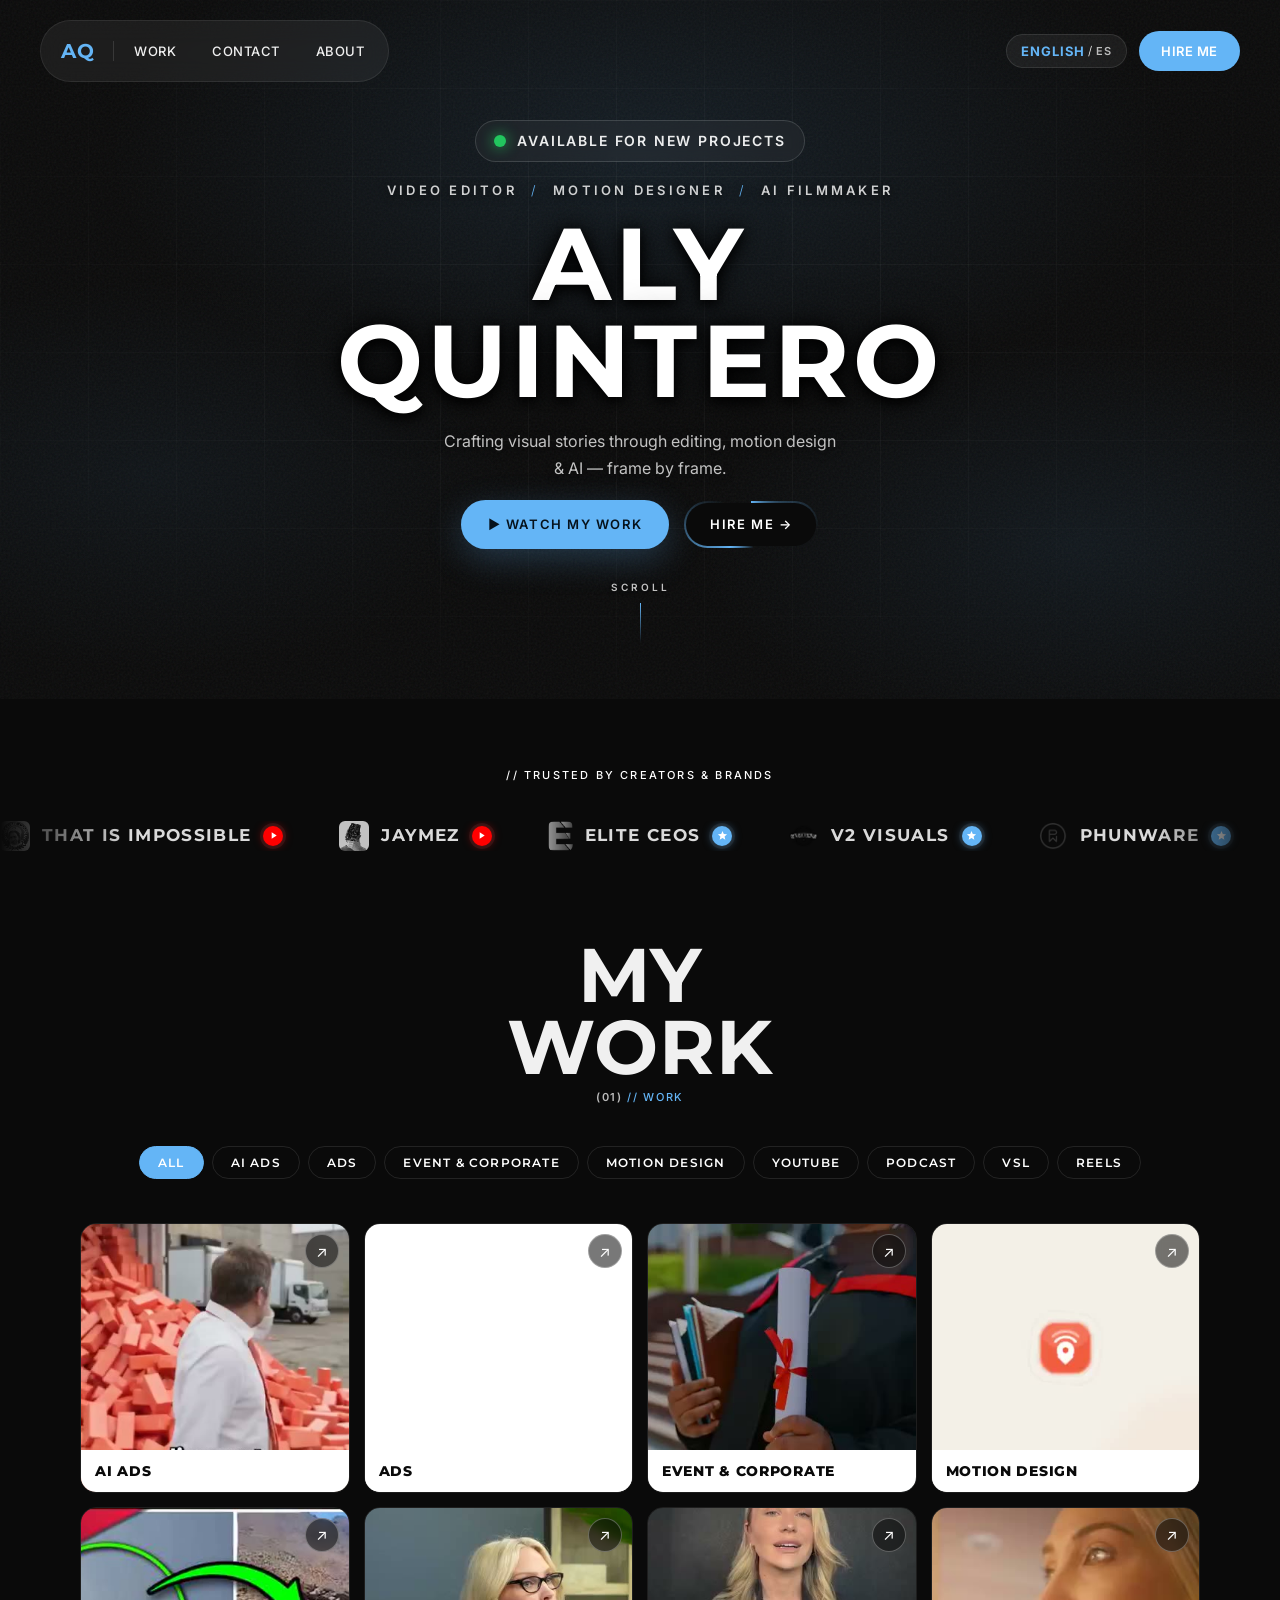
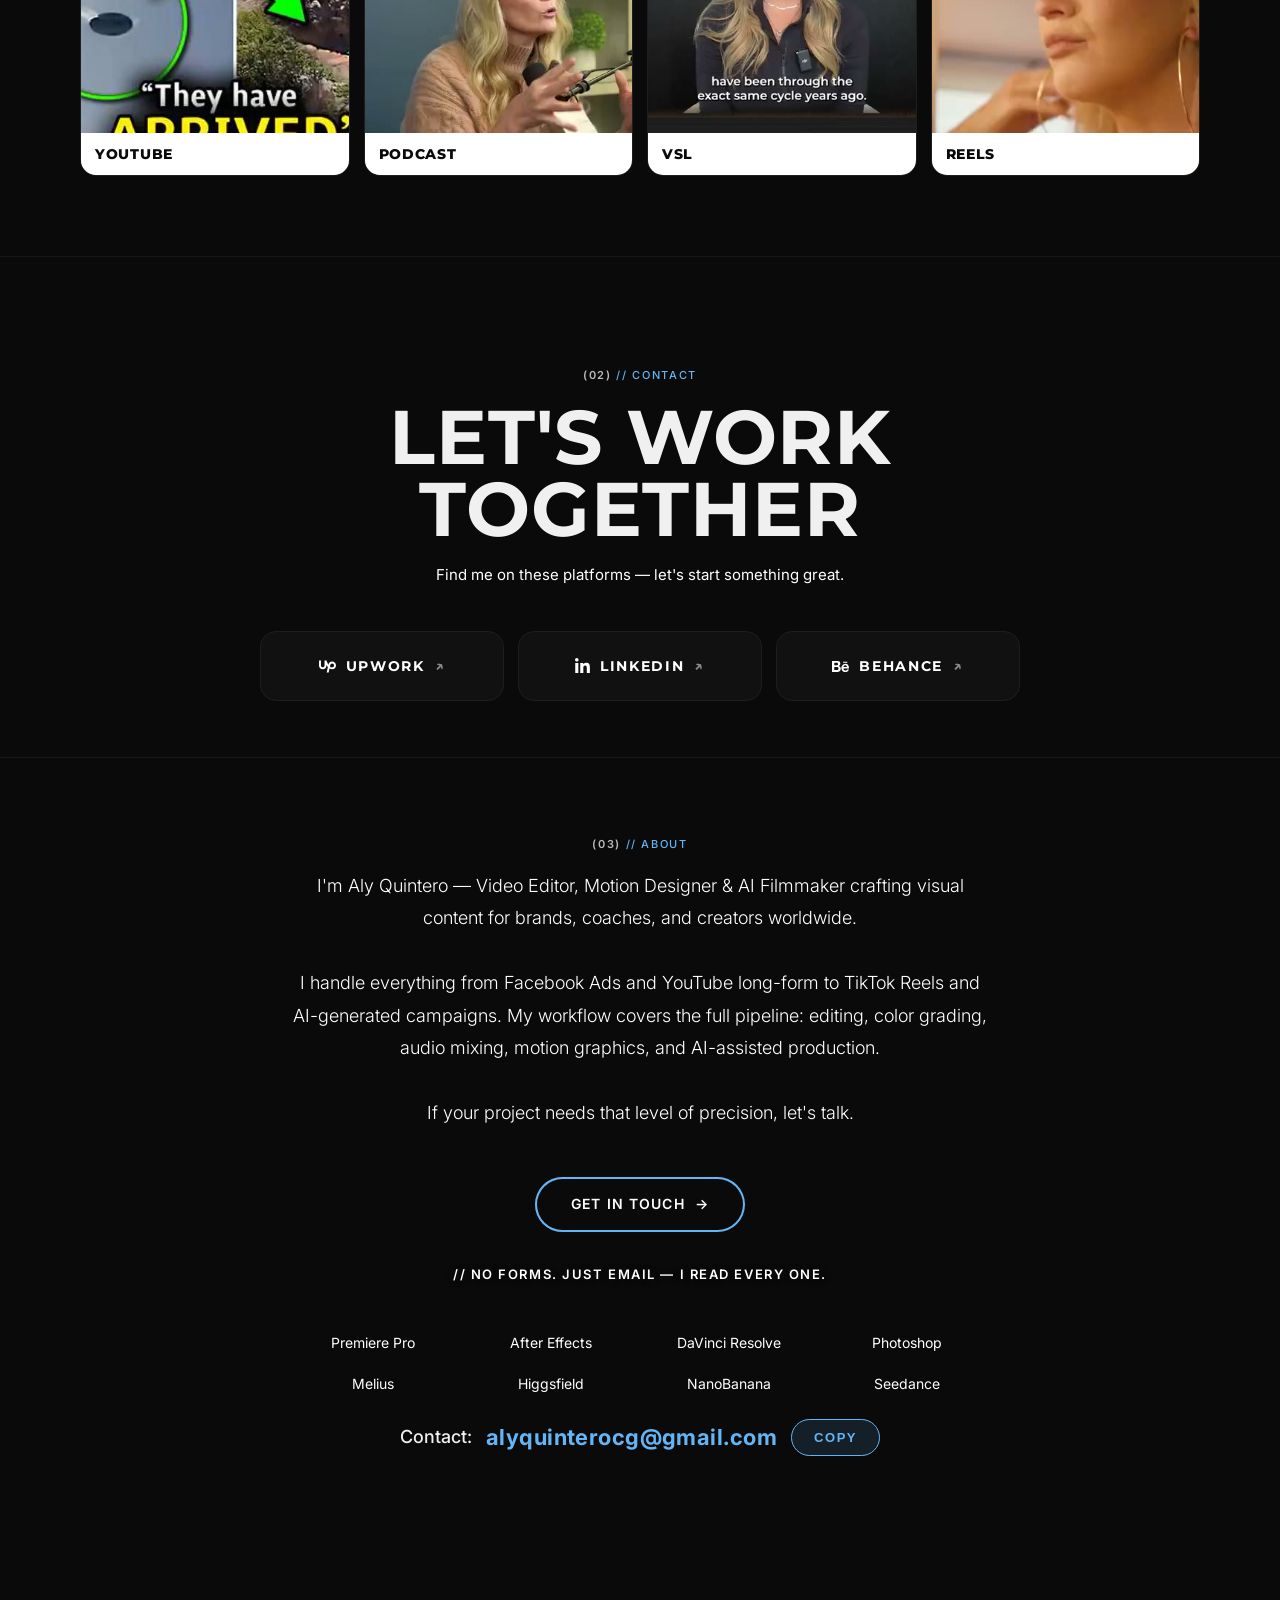
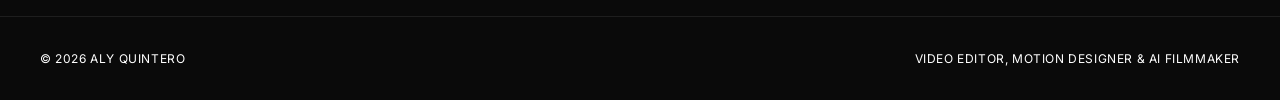
==== commit 2fb2dbc2: "Preview de link con logo AQ: og-image+twitter+favicon.ico reales (AQ icon256_v2), canonical corregid" ====
--- a/index.html
+++ b/index.html
@@ -11,10 +11,21 @@
   <meta property="og:type" content="website">
   <meta property="og:locale" content="en_US">
   <meta property="og:locale:alternate" content="es_PE">
-  <link rel="canonical" href="https://alyquintero.com/">
-
-  <!-- Favicon (ice-blue AQ monogram) -->
-  <link rel="icon" href="data:image/svg+xml,%3Csvg xmlns='http://www.w3.org/2000/svg' viewBox='0 0 64 64'%3E%3Crect width='64' height='64' rx='14' fill='%230A0A0A'/%3E%3Ctext x='32' y='44' font-family='Arial,Helvetica,sans-serif' font-size='32' font-weight='700' fill='%2364B5F6' text-anchor='middle'%3EAQ%3C/text%3E%3C/svg%3E">
+  <meta property="og:site_name" content="Aly Quintero">
+  <meta property="og:url" content="https://alyquinterocg.com/">
+  <meta property="og:image" content="https://alyquinterocg.com/img/og-aq.png">
+  <meta property="og:image:width" content="1080">
+  <meta property="og:image:height" content="1080">
+  <meta property="og:image:alt" content="Aly Quintero — AQ monogram">
+  <meta name="twitter:card" content="summary">
+  <meta name="twitter:title" content="Aly Quintero — AI Filmmaker, Video Editor & Motion Designer">
+  <meta name="twitter:description" content="Video editing, reels, ads, VSLs, motion graphics and AI that converts.">
+  <meta name="twitter:image" content="https://alyquinterocg.com/img/og-aq.png">
+  <link rel="canonical" href="https://alyquinterocg.com/">
+
+  <!-- Favicon (AQ monogram) -->
+  <link rel="icon" href="./favicon.ico" sizes="any">
+  <link rel="apple-touch-icon" href="./apple-touch-icon.png">
 
   <!-- Structured data -->
   <script type="application/ld+json">
--- a/css/style.css
+++ b/css/style.css
@@ -178,6 +178,105 @@
   }
 }
 
+/* --- Autoscroll custom (botón medio): ancla + guía con el estilo del cursor --- */
+.cursor-scroll {
+  position: fixed;
+  top: 0;
+  left: 0;
+  pointer-events: none;
+  z-index: 10000;
+  opacity: 0;
+  will-change: transform;
+}
+
+body.as-active .cursor-scroll {
+  opacity: 1;
+}
+
+.cursor-scroll .cs-ring {
+  position: absolute;
+  top: 0;
+  left: 0;
+  width: 16px;
+  height: 16px;
+  border: 2px solid var(--accent);
+  border-radius: 50%;
+  transform: translate(-50%, -50%);
+  box-shadow:
+    0 0 0 1px rgba(0, 0, 0, 0.85),
+    0 2px 8px rgba(0, 0, 0, 0.6),
+    0 0 10px rgba(100, 181, 246, 0.5);
+}
+
+body.as-active .cursor-scroll .cs-ring {
+  animation: asRingPop 0.35s var(--ease);
+}
+
+.cursor-scroll .cs-guide {
+  position: absolute;
+  left: -1.5px;
+  top: 8px;
+  width: 3px;
+  height: var(--cs-len, 0px);
+  border-radius: 3px;
+  background: var(--accent);
+  opacity: 0.85;
+  filter:
+    drop-shadow(0 0 4px rgba(100, 181, 246, 0.6))
+    drop-shadow(0 1px 4px rgba(0, 0, 0, 0.6));
+}
+
+body.as-up .cursor-scroll .cs-guide {
+  top: calc(-8px - var(--cs-len, 0px));
+}
+
+@keyframes asRingPop {
+  0% {
+    transform: translate(-50%, -50%) scale(0.4);
+    opacity: 0.2;
+  }
+  60% {
+    transform: translate(-50%, -50%) scale(1.25);
+    opacity: 1;
+  }
+  100% {
+    transform: translate(-50%, -50%) scale(1);
+    opacity: 1;
+  }
+}
+
+/* Glyph de scroll (flechas dobles): sustituye flecha/mano mientras dure el modo */
+.cursor-arrow .c-scroll {
+  position: absolute;
+  top: 0;
+  left: 0;
+  width: 30px;
+  height: 30px;
+  transform: translate(-15px, -15px);
+  transform-origin: 15px 15px;
+  opacity: 0;
+  transition: opacity 0.15s var(--ease);
+}
+
+body.as-active .cursor-arrow .c-arrow,
+body.as-active .cursor-arrow .c-hand {
+  opacity: 0;
+}
+
+body.as-active .cursor-arrow .c-scroll {
+  opacity: 1;
+}
+
+body.cursor-click .cursor-arrow .c-scroll {
+  animation: cursorPulseScroll 0.3s var(--ease);
+}
+
+@keyframes cursorPulseScroll {
+  0% { transform: translate(-15px, -15px) scale(1); }
+  50% { transform: translate(-15px, -15px) scale(0.6); }
+  100% { transform: translate(-15px, -15px) scale(1); }
+}
+
 /* Language toggle — expandable */
 .lang-toggle {
   position: relative;
@@ -2467,6 +2566,10 @@
     display: none !important;
   }
 
+  .cursor-scroll {
+    display: none !important;
+  }
+
   .nav {
     padding: 16px 20px;
   }
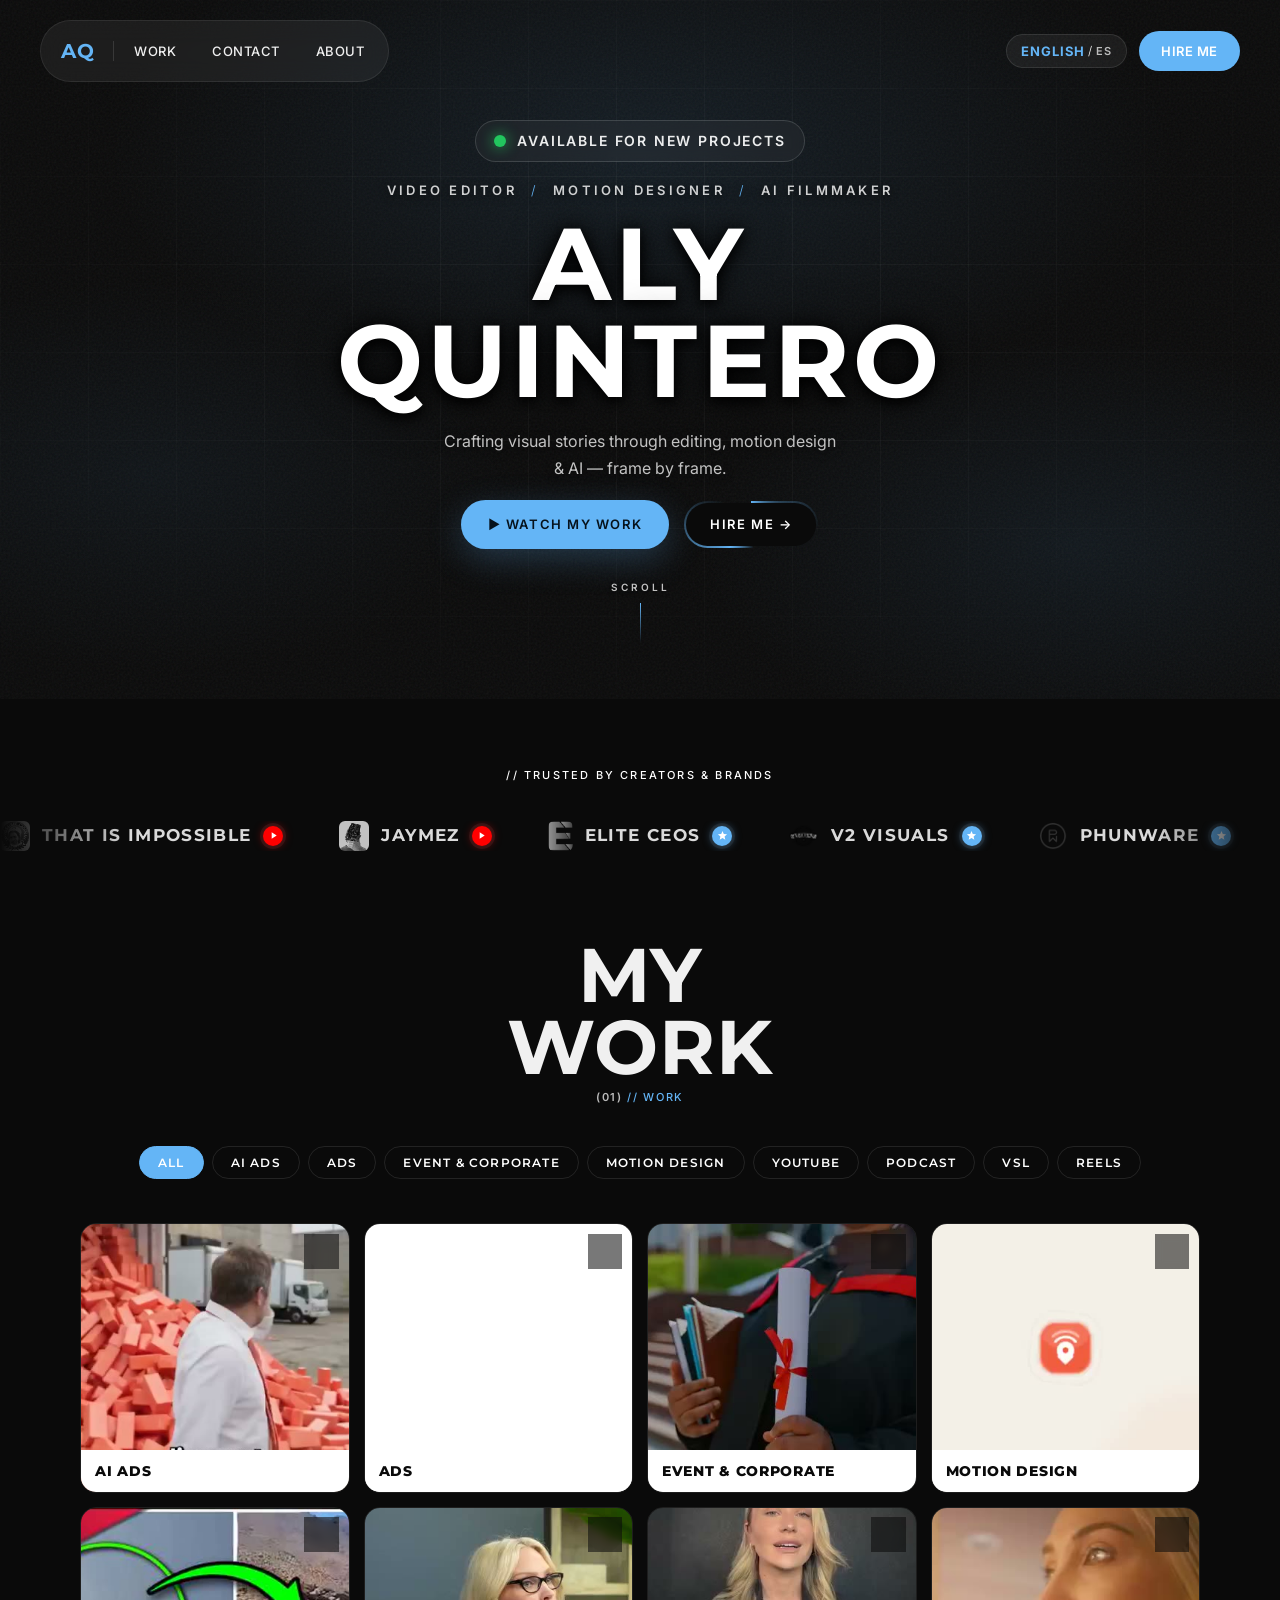
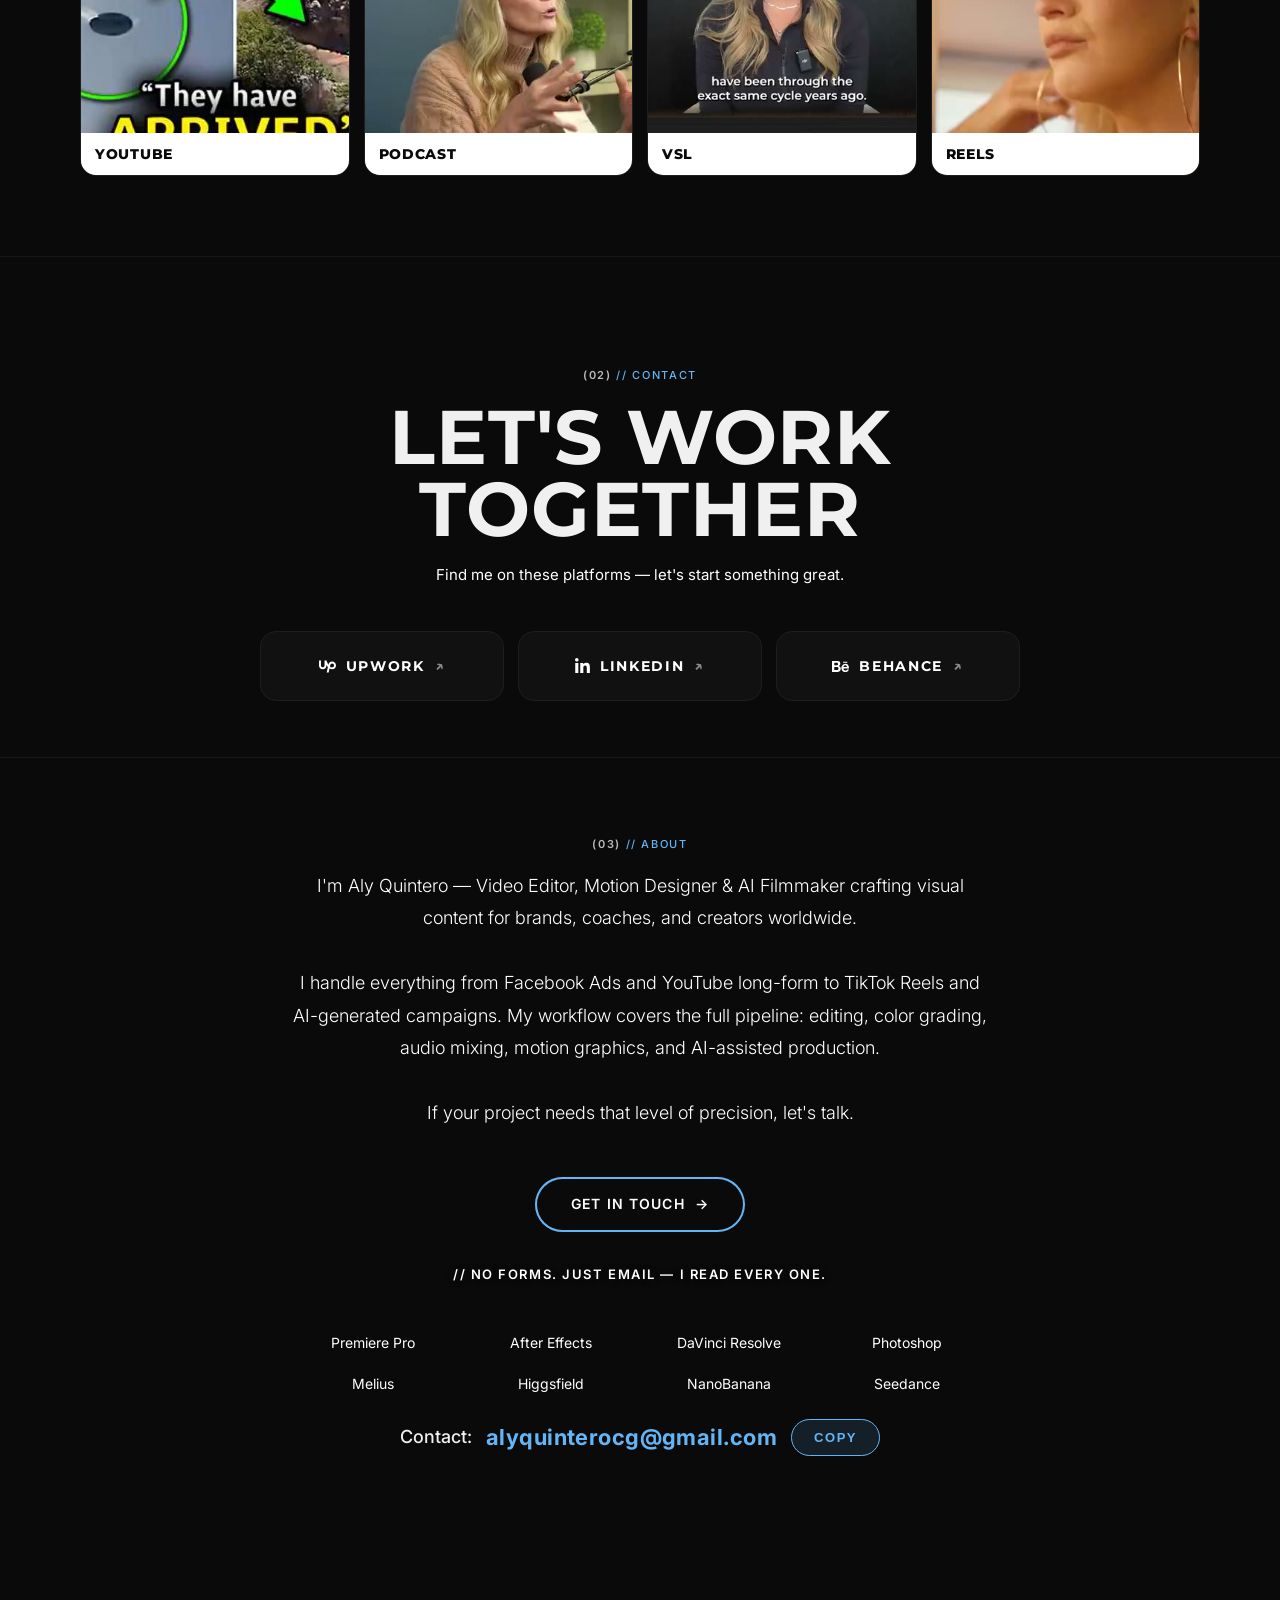
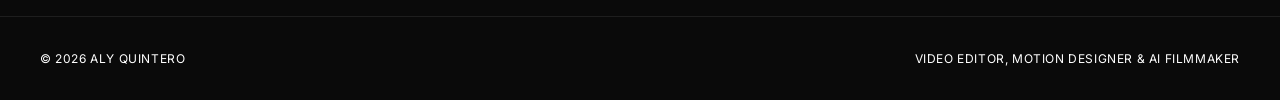
==== commit c65cdc0b: "Revert "Home: fetch de paginas de categoria con no-cache (force-cache servia HTML viejo cacheado en " ====
(no text change in the page or its own stylesheets)
